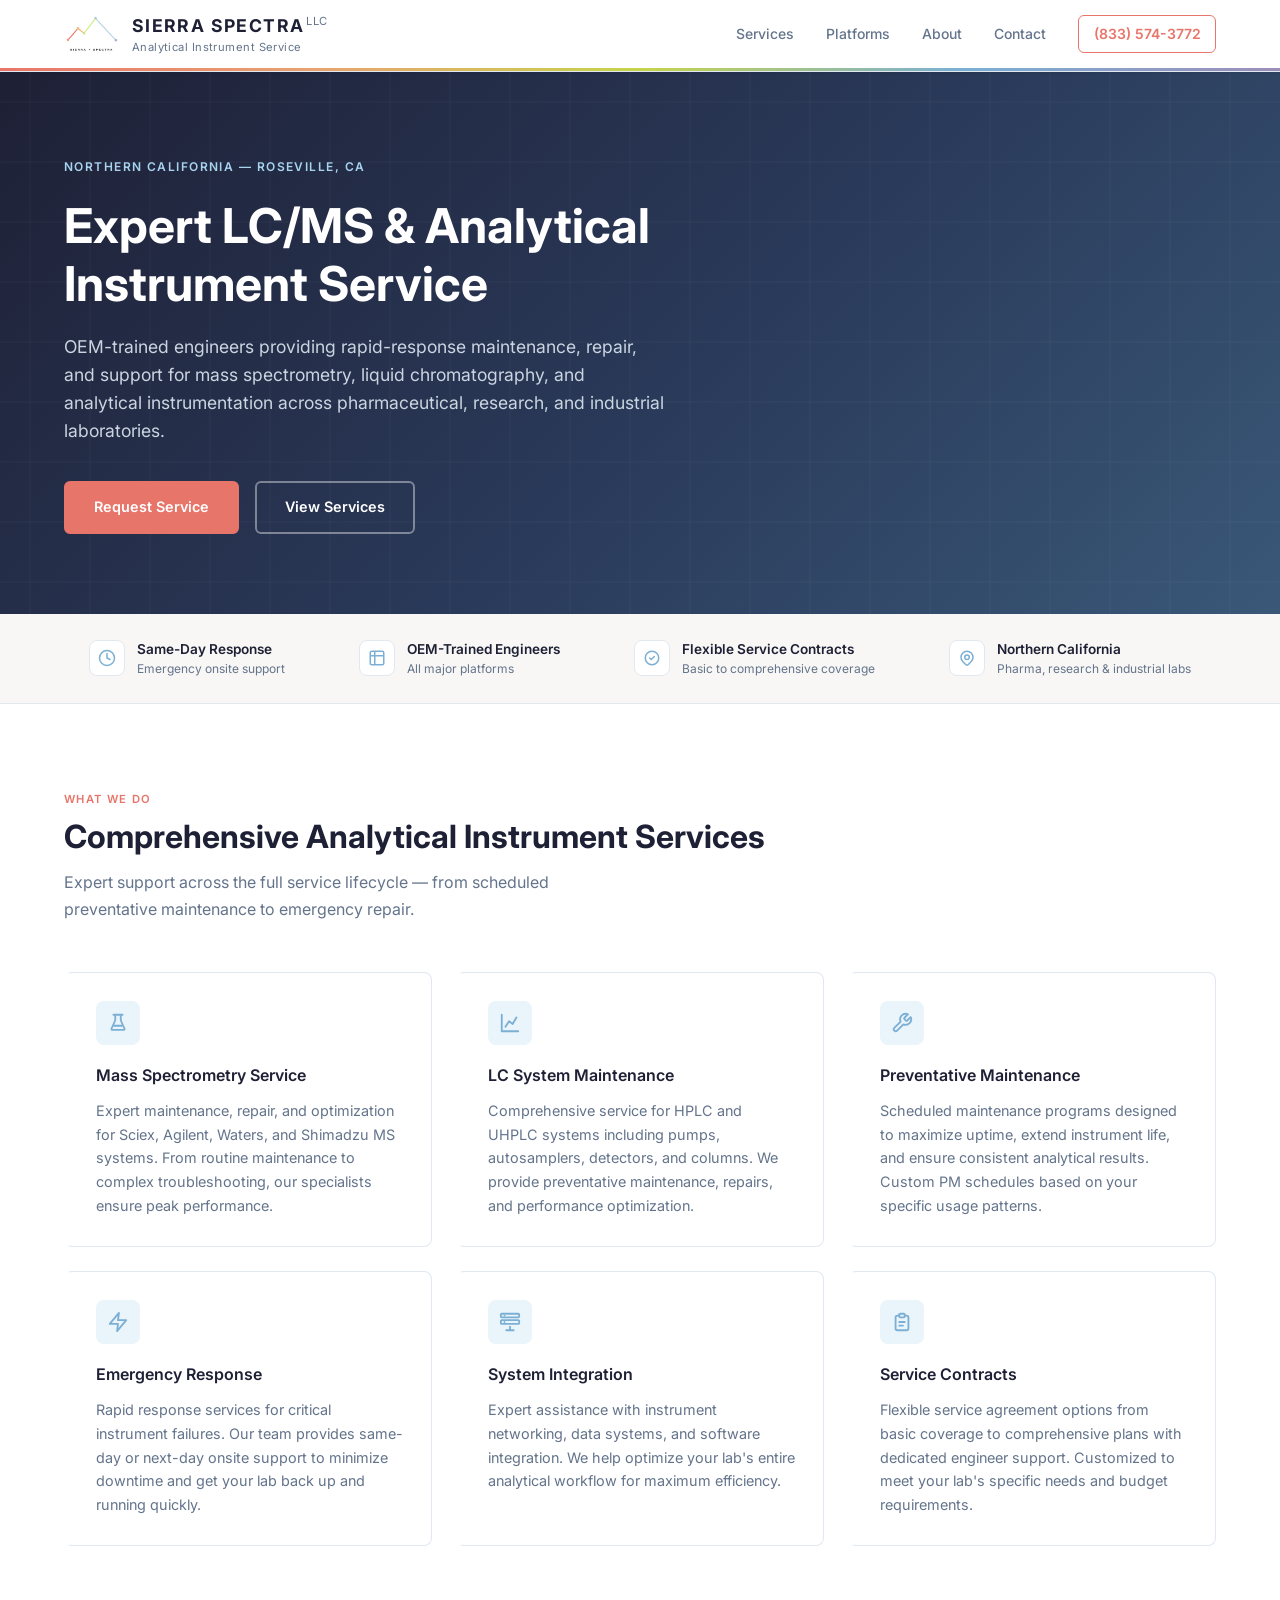
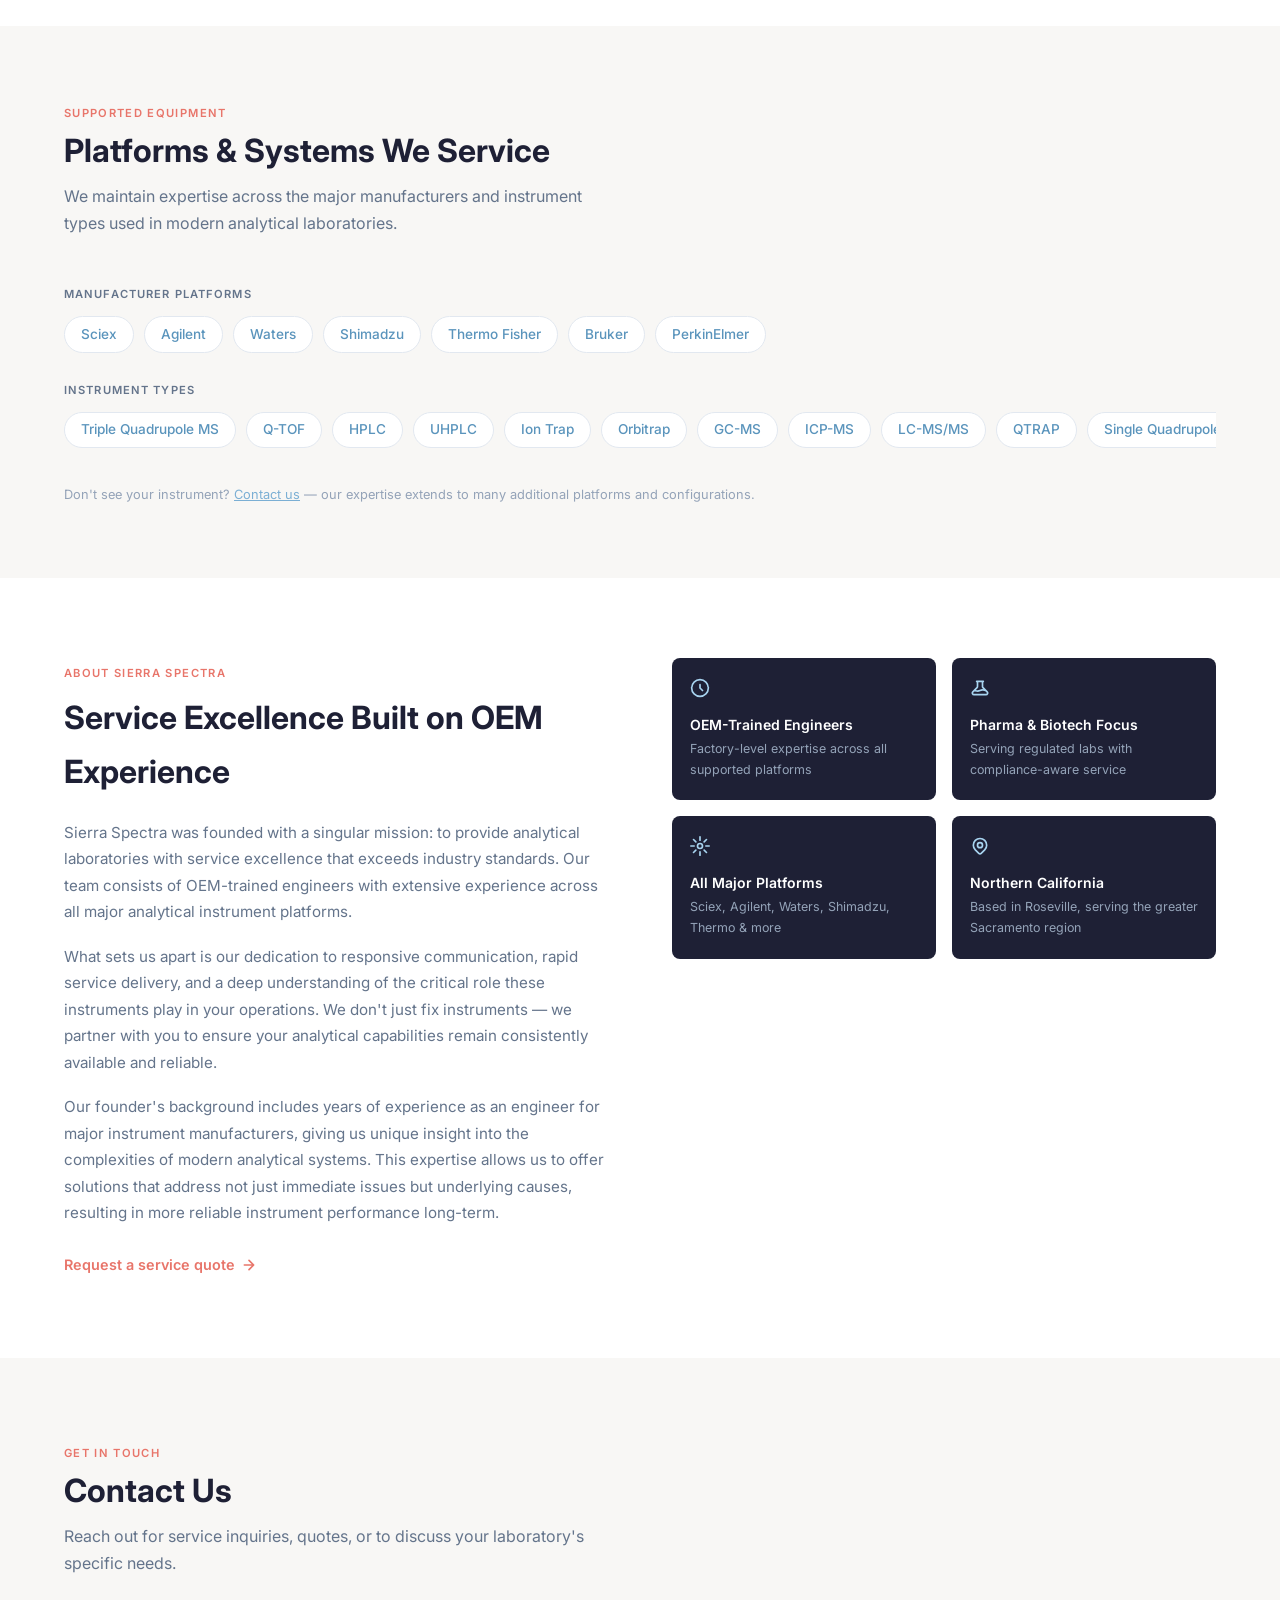
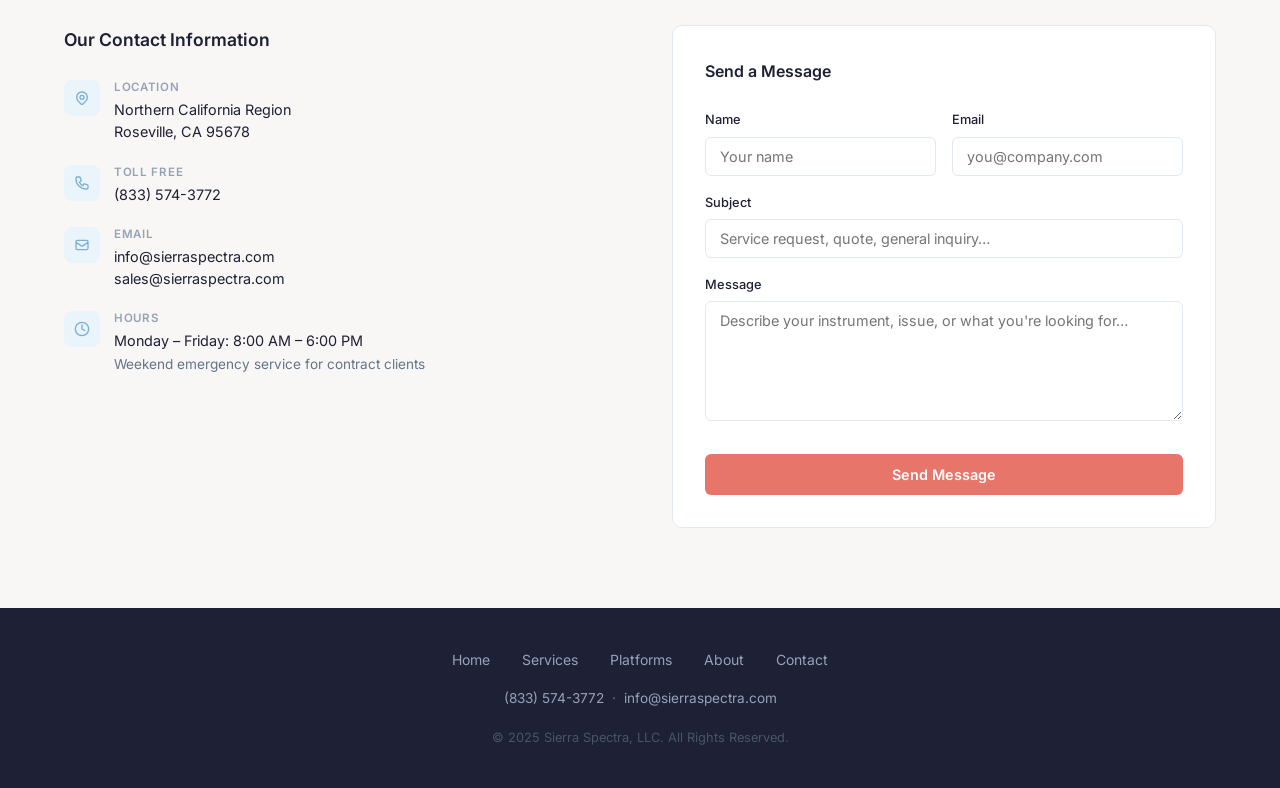
==== index.html @ fddf2160 "Add favicon link tags to use logo as browser icon https://claude.ai/code/session_01GGiPo37YsHRYzByca" ====
<!DOCTYPE html>
<html lang="en">
<head>
    <meta charset="UTF-8">
    <meta name="viewport" content="width=device-width, initial-scale=1.0">
    <title>Sierra Spectra — Analytical Instrument Service Specialists</title>
    <link rel="icon" type="image/png" sizes="48x48" href="assets/favicon-48x48.png">
    <link rel="icon" type="image/svg+xml" href="assets/logo-mark.svg">
    <link rel="apple-touch-icon" sizes="180x180" href="assets/apple-touch-icon.png">
    <link rel="preconnect" href="https://fonts.googleapis.com">
    <link rel="preconnect" href="https://fonts.gstatic.com" crossorigin>
    <link href="https://fonts.googleapis.com/css2?family=Inter:wght@300;400;500;600;700&display=swap" rel="stylesheet">
    <style>
        :root {
            /* Brand palette — derived from Sierra Spectra logo */
            --coral:   #E8756A;   /* logo: leftmost dot  */
            --orange:  #E8A370;   /* logo: 2nd dot       */
            --lime:    #C5D44A;   /* logo: valley dot    */
            --sky:     #7BAFD4;   /* logo: peak dot      */
            --purple:  #9B8EB8;   /* logo: rightmost dot */

            /* Functional aliases */
            --navy:    #1e2035;   /* dark text / header bg */
            --blue:    #7BAFD4;   /* sky blue — links, icons, accents */
            --blue-dk: #5A94BC;   /* darker sky — hover states */
            --slate:   #64748b;
            --slate-lt:#94a3b8;
            --border:  #e2e8f0;
            --gray-bg: #f8f7f5;   /* very slightly warm off-white */
            --white:   #ffffff;
        }

        *, *::before, *::after {
            margin: 0;
            padding: 0;
            box-sizing: border-box;
        }

        html {
            scroll-behavior: smooth;
        }

        body {
            font-family: 'Inter', -apple-system, BlinkMacSystemFont, 'Segoe UI', sans-serif;
            font-size: 16px;
            line-height: 1.7;
            color: var(--navy);
            background: var(--white);
        }

        .container {
            width: 90%;
            max-width: 1200px;
            margin: 0 auto;
        }

        /* ===== NAVIGATION ===== */
        .nav {
            position: sticky;
            top: 0;
            z-index: 100;
            background: var(--white);
            border-bottom: 1px solid var(--border);
            box-shadow: 0 1px 3px rgba(0,0,0,0.08);
        }

        /* Spectrum accent bar — mirrors the logo's color gradient */
        .nav::after {
            content: '';
            display: block;
            height: 3px;
            background: linear-gradient(to right, #E8756A, #E8A370, #C5D44A, #7BAFD4, #9B8EB8);
        }

        .nav-inner {
            display: flex;
            align-items: center;
            justify-content: space-between;
            height: 68px;
        }

        .nav-logo {
            display: flex;
            flex-direction: row;
            align-items: center;
            gap: 0.6rem;
            text-decoration: none;
        }

        .nav-logo-img {
            height: 40px;
            width: auto;
            flex-shrink: 0;
        }

        .nav-logo-name {
            font-size: 1.1rem;
            font-weight: 700;
            letter-spacing: 0.08em;
            color: var(--navy);
        }

        .nav-logo-name span {
            font-weight: 400;
            font-size: 0.7rem;
            color: var(--slate);
            letter-spacing: 0.04em;
            vertical-align: super;
            margin-left: 2px;
        }

        .nav-logo-tag {
            font-size: 0.7rem;
            font-weight: 400;
            color: var(--slate);
            letter-spacing: 0.04em;
            margin-top: -2px;
        }

        .nav-right {
            display: flex;
            align-items: center;
            gap: 2rem;
        }

        .nav-links {
            display: flex;
            list-style: none;
            gap: 2rem;
        }

        .nav-links a {
            text-decoration: none;
            font-size: 0.875rem;
            font-weight: 500;
            color: var(--slate);
            transition: color 0.2s;
        }

        .nav-links a:hover {
            color: var(--blue);
        }

        .nav-phone {
            font-size: 0.875rem;
            font-weight: 600;
            color: var(--coral);
            text-decoration: none;
            border: 1.5px solid var(--coral);
            border-radius: 6px;
            padding: 0.4rem 0.9rem;
            transition: all 0.2s;
            white-space: nowrap;
        }

        .nav-phone:hover {
            background: var(--coral);
            color: var(--white);
        }

        .nav-hamburger {
            display: none;
            background: none;
            border: none;
            cursor: pointer;
            padding: 4px;
            color: var(--navy);
        }

        /* ===== HERO ===== */
        .hero {
            position: relative;
            min-height: 520px;
            display: flex;
            align-items: center;
            background: linear-gradient(135deg, #1e2035 0%, #2a3a5a 55%, #3a5878 100%);
            overflow: hidden;
        }

        .hero-pattern {
            position: absolute;
            inset: 0;
            background-image: url("data:image/svg+xml,%3Csvg xmlns='http://www.w3.org/2000/svg' width='60' height='60'%3E%3Cpath d='M0 0h60v60H0z' fill='none'/%3E%3Cpath d='M0 30h60M30 0v60' stroke='%23ffffff' stroke-width='0.5' opacity='0.08'/%3E%3C/svg%3E");
            pointer-events: none;
        }

        .hero-content {
            position: relative;
            z-index: 1;
            padding: 5rem 0;
        }

        .hero-eyebrow {
            display: inline-block;
            font-size: 0.75rem;
            font-weight: 600;
            letter-spacing: 0.12em;
            text-transform: uppercase;
            color: #a8d4f0;
            margin-bottom: 1.25rem;
        }

        .hero h1 {
            font-size: clamp(2rem, 4vw, 3rem);
            font-weight: 700;
            color: var(--white);
            line-height: 1.2;
            max-width: 680px;
            margin-bottom: 1.25rem;
        }

        .hero-sub {
            font-size: 1.1rem;
            font-weight: 400;
            color: #cbd5e1;
            max-width: 600px;
            margin-bottom: 2.25rem;
            line-height: 1.6;
        }

        .hero-ctas {
            display: flex;
            gap: 1rem;
            flex-wrap: wrap;
        }

        .btn-primary {
            display: inline-block;
            background: var(--coral);
            color: var(--white);
            font-size: 0.9rem;
            font-weight: 600;
            padding: 0.75rem 1.75rem;
            border-radius: 6px;
            text-decoration: none;
            transition: all 0.2s;
            border: 2px solid var(--coral);
        }

        .btn-primary:hover {
            background: #c95c52;
            border-color: #c95c52;
            transform: translateY(-1px);
        }

        .btn-ghost {
            display: inline-block;
            background: transparent;
            color: var(--white);
            font-size: 0.9rem;
            font-weight: 600;
            padding: 0.75rem 1.75rem;
            border-radius: 6px;
            text-decoration: none;
            border: 2px solid rgba(255,255,255,0.4);
            transition: all 0.2s;
        }

        .btn-ghost:hover {
            border-color: rgba(255,255,255,0.8);
            background: rgba(255,255,255,0.1);
        }

        /* ===== STATS BAR ===== */
        .stats-bar {
            background: var(--gray-bg);
            border-bottom: 1px solid var(--border);
            padding: 1.5rem 0;
        }

        .stats-grid {
            display: flex;
            justify-content: space-around;
            flex-wrap: wrap;
            gap: 1.5rem;
        }

        .stat-item {
            display: flex;
            align-items: center;
            gap: 0.75rem;
        }

        .stat-icon {
            width: 36px;
            height: 36px;
            background: var(--white);
            border-radius: 8px;
            border: 1px solid var(--border);
            display: flex;
            align-items: center;
            justify-content: center;
            flex-shrink: 0;
        }

        .stat-icon svg {
            width: 18px;
            height: 18px;
            color: var(--blue);
            stroke: var(--blue);
        }

        .stat-label {
            font-size: 0.85rem;
            font-weight: 600;
            color: var(--navy);
        }

        .stat-sub {
            font-size: 0.75rem;
            color: var(--slate);
            margin-top: -2px;
        }

        /* ===== SECTION HEADERS ===== */
        .section-header {
            margin-bottom: 3rem;
        }

        .section-header.centered {
            text-align: center;
        }

        .section-eyebrow {
            display: inline-block;
            font-size: 0.7rem;
            font-weight: 600;
            letter-spacing: 0.12em;
            text-transform: uppercase;
            color: var(--coral);
            margin-bottom: 0.5rem;
        }

        .section-header h2 {
            font-size: clamp(1.5rem, 3vw, 2rem);
            font-weight: 700;
            color: var(--navy);
            line-height: 1.25;
        }

        .section-header p {
            margin-top: 0.75rem;
            font-size: 1rem;
            color: var(--slate);
            max-width: 560px;
        }

        .section-header.centered p {
            margin-left: auto;
            margin-right: auto;
        }

        /* ===== SERVICES ===== */
        .services {
            padding: 5rem 0;
            background: var(--white);
        }

        .service-grid {
            display: grid;
            grid-template-columns: repeat(auto-fit, minmax(300px, 1fr));
            gap: 1.5rem;
        }

        .service-card {
            border: 1px solid var(--border);
            border-radius: 8px;
            padding: 1.75rem;
            background: var(--white);
            transition: all 0.2s;
            border-left: 4px solid transparent;
        }

        .service-card:hover {
            border-left-color: var(--coral);
            box-shadow: 0 4px 16px rgba(232,117,106,0.12);
            transform: translateY(-2px);
        }

        .service-card-icon {
            width: 44px;
            height: 44px;
            background: #eaf4fb;
            border-radius: 8px;
            display: flex;
            align-items: center;
            justify-content: center;
            margin-bottom: 1.1rem;
        }

        .service-card-icon svg {
            width: 22px;
            height: 22px;
            stroke: var(--blue);
        }

        .service-card h3 {
            font-size: 1rem;
            font-weight: 600;
            color: var(--navy);
            margin-bottom: 0.6rem;
        }

        .service-card p {
            font-size: 0.9rem;
            color: var(--slate);
            line-height: 1.65;
        }

        /* ===== PLATFORMS WE SERVICE ===== */
        .platforms {
            padding: 4.5rem 0;
            background: var(--gray-bg);
        }

        .scroll-row {
            margin-top: 1.5rem;
        }

        .scroll-row-label {
            font-size: 0.7rem;
            font-weight: 600;
            letter-spacing: 0.1em;
            text-transform: uppercase;
            color: var(--slate);
            margin-bottom: 0.75rem;
        }

        .scroll-track {
            display: flex;
            gap: 0.625rem;
            overflow-x: auto;
            padding-bottom: 0.5rem;
            scrollbar-width: none;
            -ms-overflow-style: none;
        }

        .scroll-track::-webkit-scrollbar {
            display: none;
        }

        .scroll-pill {
            flex-shrink: 0;
            display: inline-block;
            background: var(--white);
            border: 1px solid var(--border);
            border-radius: 9999px;
            padding: 0.35rem 1rem;
            font-size: 0.85rem;
            font-weight: 500;
            color: var(--blue-dk);
            white-space: nowrap;
            cursor: default;
            transition: border-color 0.15s;
        }

        .scroll-pill:hover {
            border-color: var(--blue);
        }

        .scroll-row + .scroll-row {
            margin-top: 1.25rem;
        }

        .platforms-note {
            margin-top: 1.75rem;
            font-size: 0.8rem;
            color: var(--slate-lt);
        }

        /* ===== ABOUT ===== */
        .about {
            padding: 5rem 0;
            background: var(--white);
        }

        .about-grid {
            display: grid;
            grid-template-columns: 1fr 1fr;
            gap: 4rem;
            align-items: start;
        }

        .about-text h2 {
            font-size: clamp(1.5rem, 3vw, 2rem);
            font-weight: 700;
            color: var(--navy);
            margin-bottom: 1.25rem;
        }

        .about-text p {
            font-size: 0.95rem;
            color: var(--slate);
            margin-bottom: 1.1rem;
            line-height: 1.75;
        }

        .about-cta {
            display: inline-flex;
            align-items: center;
            gap: 0.4rem;
            font-size: 0.9rem;
            font-weight: 600;
            color: var(--coral);
            text-decoration: none;
            margin-top: 0.5rem;
            transition: gap 0.2s;
        }

        .about-cta:hover {
            gap: 0.7rem;
        }

        .about-highlights {
            display: grid;
            grid-template-columns: 1fr 1fr;
            gap: 1rem;
        }

        .highlight-card {
            background: var(--navy);
            border-radius: 8px;
            padding: 1.25rem 1.1rem;
            color: var(--white);
        }

        .highlight-card svg {
            width: 20px;
            height: 20px;
            stroke: #a8d4f0;
            margin-bottom: 0.6rem;
        }

        .highlight-card h4 {
            font-size: 0.875rem;
            font-weight: 600;
            color: var(--white);
            line-height: 1.3;
        }

        .highlight-card p {
            font-size: 0.78rem;
            color: #94a3b8;
            margin-top: 0.25rem;
        }

        /* ===== CONTACT ===== */
        .contact {
            padding: 5rem 0;
            background: var(--gray-bg);
        }

        .contact-grid {
            display: grid;
            grid-template-columns: 1fr 1fr;
            gap: 4rem;
        }

        .contact-info h3 {
            font-size: 1.1rem;
            font-weight: 600;
            color: var(--navy);
            margin-bottom: 1.5rem;
        }

        .contact-detail {
            display: flex;
            align-items: flex-start;
            gap: 0.875rem;
            margin-bottom: 1.25rem;
        }

        .contact-detail-icon {
            width: 36px;
            height: 36px;
            background: #eaf4fb;
            border-radius: 8px;
            display: flex;
            align-items: center;
            justify-content: center;
            flex-shrink: 0;
            margin-top: 1px;
        }

        .contact-detail-icon svg {
            width: 16px;
            height: 16px;
            stroke: var(--blue);
        }

        .contact-detail-text {
            font-size: 0.9rem;
            color: var(--navy);
            line-height: 1.55;
        }

        .contact-detail-text a {
            color: var(--navy);
            text-decoration: none;
        }

        .contact-detail-text a:hover {
            color: var(--blue);
            text-decoration: underline;
        }

        .contact-detail-text .label {
            font-size: 0.72rem;
            font-weight: 600;
            letter-spacing: 0.06em;
            text-transform: uppercase;
            color: var(--slate-lt);
            display: block;
            margin-bottom: 2px;
        }

        /* Contact Form */
        .contact-form-wrap {
            background: var(--white);
            border: 1px solid var(--border);
            border-radius: 10px;
            padding: 2rem;
        }

        .contact-form-wrap h3 {
            font-size: 1rem;
            font-weight: 600;
            color: var(--navy);
            margin-bottom: 1.5rem;
        }

        .form-group {
            margin-bottom: 1rem;
        }

        .form-group label {
            display: block;
            font-size: 0.8rem;
            font-weight: 500;
            color: var(--navy);
            margin-bottom: 0.35rem;
        }

        .form-group input,
        .form-group textarea,
        .form-group select {
            width: 100%;
            padding: 0.625rem 0.875rem;
            border: 1px solid var(--border);
            border-radius: 6px;
            font-size: 0.9rem;
            font-family: inherit;
            color: var(--navy);
            background: var(--white);
            transition: border-color 0.15s, box-shadow 0.15s;
            appearance: none;
        }

        .form-group input:focus,
        .form-group textarea:focus,
        .form-group select:focus {
            outline: none;
            border-color: var(--blue);
            box-shadow: 0 0 0 3px rgba(123,175,212,0.2);
        }

        .form-group textarea {
            height: 120px;
            resize: vertical;
        }

        .form-row {
            display: grid;
            grid-template-columns: 1fr 1fr;
            gap: 1rem;
        }

        .btn-submit {
            width: 100%;
            background: var(--coral);
            color: var(--white);
            border: none;
            padding: 0.75rem;
            font-size: 0.9rem;
            font-weight: 600;
            font-family: inherit;
            border-radius: 6px;
            cursor: pointer;
            transition: background 0.2s;
            margin-top: 0.5rem;
        }

        .btn-submit:hover {
            background: #c95c52;
        }

        /* ===== FOOTER ===== */
        footer {
            background: var(--navy);
            color: #94a3b8;
            padding: 2.5rem 0;
        }

        .footer-inner {
            display: flex;
            flex-direction: column;
            align-items: center;
            gap: 1rem;
            text-align: center;
        }

        .footer-links {
            display: flex;
            gap: 2rem;
            flex-wrap: wrap;
            justify-content: center;
        }

        .footer-links a {
            color: #94a3b8;
            text-decoration: none;
            font-size: 0.875rem;
            transition: color 0.2s;
        }

        .footer-links a:hover {
            color: var(--white);
        }

        .footer-contact {
            font-size: 0.85rem;
            color: #64748b;
        }

        .footer-contact a {
            color: #94a3b8;
            text-decoration: none;
        }

        .footer-contact a:hover {
            color: var(--white);
        }

        .footer-copy {
            font-size: 0.8rem;
            color: #475569;
        }

        /* ===== MOBILE NAV ===== */
        .mobile-menu {
            display: none;
            padding: 1rem 0;
            border-top: 1px solid var(--border);
            background: var(--white);
        }

        .mobile-menu.open {
            display: block;
        }

        .mobile-menu ul {
            list-style: none;
            display: flex;
            flex-direction: column;
            gap: 0.25rem;
        }

        .mobile-menu a {
            display: block;
            padding: 0.6rem 0;
            font-size: 0.95rem;
            font-weight: 500;
            color: var(--navy);
            text-decoration: none;
        }

        .mobile-menu a:hover {
            color: var(--blue);
        }

        .mobile-phone {
            display: block;
            margin-top: 0.75rem;
            padding-top: 0.75rem;
            border-top: 1px solid var(--border);
            font-size: 0.9rem;
            font-weight: 600;
            color: var(--coral);
            text-decoration: none;
        }

        /* ===== RESPONSIVE ===== */
        @media (max-width: 768px) {
            .nav-links,
            .nav-phone {
                display: none;
            }

            .nav-hamburger {
                display: flex;
            }

            .stats-grid {
                display: grid;
                grid-template-columns: 1fr 1fr;
                gap: 1rem;
            }

            .about-grid,
            .contact-grid {
                grid-template-columns: 1fr;
                gap: 2.5rem;
            }

            .about-highlights {
                grid-template-columns: 1fr 1fr;
            }

            .form-row {
                grid-template-columns: 1fr;
            }

            .hero-ctas {
                flex-direction: column;
                align-items: flex-start;
            }

            .btn-primary,
            .btn-ghost {
                width: 100%;
                text-align: center;
            }
        }

        @media (max-width: 480px) {
            .stats-grid {
                grid-template-columns: 1fr;
            }

            .about-highlights {
                grid-template-columns: 1fr;
            }
        }
    </style>
</head>
<body>

    <!-- NAVIGATION -->
    <header>
        <nav class="nav">
            <div class="container">
                <div class="nav-inner">
                    <a href="#home" class="nav-logo">
                        <img src="assets/SSLogo_FullColor.png" alt="Sierra Spectra logo mark" class="nav-logo-img">
                        <div>
                            <div class="nav-logo-name">SIERRA SPECTRA<span>LLC</span></div>
                            <div class="nav-logo-tag">Analytical Instrument Service</div>
                        </div>
                    </a>

                    <div class="nav-right">
                        <ul class="nav-links">
                            <li><a href="#services">Services</a></li>
                            <li><a href="#platforms">Platforms</a></li>
                            <li><a href="#about">About</a></li>
                            <li><a href="#contact">Contact</a></li>
                        </ul>
                        <a href="tel:8335743772" class="nav-phone">(833) 574-3772</a>
                    </div>

                    <button class="nav-hamburger" aria-label="Toggle menu" onclick="document.querySelector('.mobile-menu').classList.toggle('open')">
                        <svg width="22" height="22" viewBox="0 0 24 24" fill="none" stroke="currentColor" stroke-width="2" stroke-linecap="round" stroke-linejoin="round">
                            <line x1="3" y1="6" x2="21" y2="6"/>
                            <line x1="3" y1="12" x2="21" y2="12"/>
                            <line x1="3" y1="18" x2="21" y2="18"/>
                        </svg>
                    </button>
                </div>

                <div class="mobile-menu">
                    <ul>
                        <li><a href="#services" onclick="this.closest('.mobile-menu').classList.remove('open')">Services</a></li>
                        <li><a href="#platforms" onclick="this.closest('.mobile-menu').classList.remove('open')">Platforms</a></li>
                        <li><a href="#about" onclick="this.closest('.mobile-menu').classList.remove('open')">About</a></li>
                        <li><a href="#contact" onclick="this.closest('.mobile-menu').classList.remove('open')">Contact</a></li>
                    </ul>
                    <a href="tel:8335743772" class="mobile-phone">(833) 574-3772</a>
                </div>
            </div>
        </nav>
    </header>

    <!-- HERO -->
    <section id="home" class="hero">
        <div class="hero-pattern"></div>
        <div class="container hero-content">
            <div class="hero-eyebrow">Northern California &mdash; Roseville, CA</div>
            <h1>Expert LC/MS &amp; Analytical Instrument Service</h1>
            <p class="hero-sub">OEM-trained engineers providing rapid-response maintenance, repair, and support for mass spectrometry, liquid chromatography, and analytical instrumentation across pharmaceutical, research, and industrial laboratories.</p>
            <div class="hero-ctas">
                <a href="#contact" class="btn-primary">Request Service</a>
                <a href="#services" class="btn-ghost">View Services</a>
            </div>
        </div>
    </section>

    <!-- STATS BAR -->
    <section class="stats-bar">
        <div class="container">
            <div class="stats-grid">
                <div class="stat-item">
                    <div class="stat-icon">
                        <svg viewBox="0 0 24 24" fill="none" stroke-width="2" stroke-linecap="round" stroke-linejoin="round">
                            <path d="M12 2a10 10 0 100 20 10 10 0 000-20z"/>
                            <path d="M12 6v6l4 2"/>
                        </svg>
                    </div>
                    <div>
                        <div class="stat-label">Same-Day Response</div>
                        <div class="stat-sub">Emergency onsite support</div>
                    </div>
                </div>

                <div class="stat-item">
                    <div class="stat-icon">
                        <svg viewBox="0 0 24 24" fill="none" stroke-width="2" stroke-linecap="round" stroke-linejoin="round">
                            <path d="M9 3H5a2 2 0 00-2 2v4m6-6h10a2 2 0 012 2v4M9 3v18m0 0h10a2 2 0 002-2V9M9 21H5a2 2 0 01-2-2V9m0 0h18"/>
                        </svg>
                    </div>
                    <div>
                        <div class="stat-label">OEM-Trained Engineers</div>
                        <div class="stat-sub">All major platforms</div>
                    </div>
                </div>

                <div class="stat-item">
                    <div class="stat-icon">
                        <svg viewBox="0 0 24 24" fill="none" stroke-width="2" stroke-linecap="round" stroke-linejoin="round">
                            <path d="M9 12l2 2 4-4m6 2a9 9 0 11-18 0 9 9 0 0118 0z"/>
                        </svg>
                    </div>
                    <div>
                        <div class="stat-label">Flexible Service Contracts</div>
                        <div class="stat-sub">Basic to comprehensive coverage</div>
                    </div>
                </div>

                <div class="stat-item">
                    <div class="stat-icon">
                        <svg viewBox="0 0 24 24" fill="none" stroke-width="2" stroke-linecap="round" stroke-linejoin="round">
                            <path d="M17.657 16.657L13.414 20.9a1.998 1.998 0 01-2.827 0l-4.244-4.243a8 8 0 1111.314 0z"/>
                            <path d="M15 11a3 3 0 11-6 0 3 3 0 016 0z"/>
                        </svg>
                    </div>
                    <div>
                        <div class="stat-label">Northern California</div>
                        <div class="stat-sub">Pharma, research &amp; industrial labs</div>
                    </div>
                </div>
            </div>
        </div>
    </section>

    <!-- SERVICES -->
    <section id="services" class="services">
        <div class="container">
            <div class="section-header">
                <div class="section-eyebrow">What We Do</div>
                <h2>Comprehensive Analytical Instrument Services</h2>
                <p>Expert support across the full service lifecycle — from scheduled preventative maintenance to emergency repair.</p>
            </div>

            <div class="service-grid">

                <div class="service-card">
                    <div class="service-card-icon">
                        <!-- Flask / beaker icon -->
                        <svg viewBox="0 0 24 24" fill="none" stroke-width="2" stroke-linecap="round" stroke-linejoin="round">
                            <path d="M9 3h6m-6 0v6l-4 9a1 1 0 00.9 1.45h12.2A1 1 0 0019 18l-4-9V3M9 3H7m8 0h2"/>
                            <path d="M7.8 15h8.4"/>
                        </svg>
                    </div>
                    <h3>Mass Spectrometry Service</h3>
                    <p>Expert maintenance, repair, and optimization for Sciex, Agilent, Waters, and Shimadzu MS systems. From routine maintenance to complex troubleshooting, our specialists ensure peak performance.</p>
                </div>

                <div class="service-card">
                    <div class="service-card-icon">
                        <!-- Chart / LC icon -->
                        <svg viewBox="0 0 24 24" fill="none" stroke-width="2" stroke-linecap="round" stroke-linejoin="round">
                            <path d="M3 3v18h18"/>
                            <path d="M7 16l4-6 4 3 4-7"/>
                        </svg>
                    </div>
                    <h3>LC System Maintenance</h3>
                    <p>Comprehensive service for HPLC and UHPLC systems including pumps, autosamplers, detectors, and columns. We provide preventative maintenance, repairs, and performance optimization.</p>
                </div>

                <div class="service-card">
                    <div class="service-card-icon">
                        <!-- Wrench icon -->
                        <svg viewBox="0 0 24 24" fill="none" stroke-width="2" stroke-linecap="round" stroke-linejoin="round">
                            <path d="M14.7 6.3a1 1 0 000 1.4l1.6 1.6a1 1 0 001.4 0l3.77-3.77a6 6 0 01-7.94 7.94l-6.91 6.91a2.12 2.12 0 01-3-3l6.91-6.91a6 6 0 017.94-7.94l-3.76 3.76z"/>
                        </svg>
                    </div>
                    <h3>Preventative Maintenance</h3>
                    <p>Scheduled maintenance programs designed to maximize uptime, extend instrument life, and ensure consistent analytical results. Custom PM schedules based on your specific usage patterns.</p>
                </div>

                <div class="service-card">
                    <div class="service-card-icon">
                        <!-- Lightning bolt icon -->
                        <svg viewBox="0 0 24 24" fill="none" stroke-width="2" stroke-linecap="round" stroke-linejoin="round">
                            <path d="M13 2L3 14h9l-1 8 10-12h-9l1-8z"/>
                        </svg>
                    </div>
                    <h3>Emergency Response</h3>
                    <p>Rapid response services for critical instrument failures. Our team provides same-day or next-day onsite support to minimize downtime and get your lab back up and running quickly.</p>
                </div>

                <div class="service-card">
                    <div class="service-card-icon">
                        <!-- Network / server icon -->
                        <svg viewBox="0 0 24 24" fill="none" stroke-width="2" stroke-linecap="round" stroke-linejoin="round">
                            <rect x="2" y="3" width="20" height="4" rx="1"/>
                            <rect x="2" y="10" width="20" height="4" rx="1"/>
                            <path d="M6 5h.01M6 12h.01"/>
                            <path d="M12 17v4m-4 0h8"/>
                        </svg>
                    </div>
                    <h3>System Integration</h3>
                    <p>Expert assistance with instrument networking, data systems, and software integration. We help optimize your lab's entire analytical workflow for maximum efficiency.</p>
                </div>

                <div class="service-card">
                    <div class="service-card-icon">
                        <!-- Document / contract icon -->
                        <svg viewBox="0 0 24 24" fill="none" stroke-width="2" stroke-linecap="round" stroke-linejoin="round">
                            <path d="M9 5H7a2 2 0 00-2 2v12a2 2 0 002 2h10a2 2 0 002-2V7a2 2 0 00-2-2h-2"/>
                            <rect x="9" y="3" width="6" height="4" rx="1"/>
                            <path d="M9 12h6M9 16h4"/>
                        </svg>
                    </div>
                    <h3>Service Contracts</h3>
                    <p>Flexible service agreement options from basic coverage to comprehensive plans with dedicated engineer support. Customized to meet your lab's specific needs and budget requirements.</p>
                </div>

            </div>
        </div>
    </section>

    <!-- PLATFORMS WE SERVICE -->
    <section id="platforms" class="platforms">
        <div class="container">
            <div class="section-header">
                <div class="section-eyebrow">Supported Equipment</div>
                <h2>Platforms &amp; Systems We Service</h2>
                <p>We maintain expertise across the major manufacturers and instrument types used in modern analytical laboratories.</p>
            </div>

            <div class="scroll-row">
                <div class="scroll-row-label">Manufacturer Platforms</div>
                <div class="scroll-track" role="list" aria-label="Supported manufacturer platforms">
                    <span class="scroll-pill">Sciex</span>
                    <span class="scroll-pill">Agilent</span>
                    <span class="scroll-pill">Waters</span>
                    <span class="scroll-pill">Shimadzu</span>
                    <span class="scroll-pill">Thermo Fisher</span>
                    <span class="scroll-pill">Bruker</span>
                    <span class="scroll-pill">PerkinElmer</span>
                </div>
            </div>

            <div class="scroll-row">
                <div class="scroll-row-label">Instrument Types</div>
                <div class="scroll-track" role="list" aria-label="Supported instrument types">
                    <span class="scroll-pill">Triple Quadrupole MS</span>
                    <span class="scroll-pill">Q-TOF</span>
                    <span class="scroll-pill">HPLC</span>
                    <span class="scroll-pill">UHPLC</span>
                    <span class="scroll-pill">Ion Trap</span>
                    <span class="scroll-pill">Orbitrap</span>
                    <span class="scroll-pill">GC-MS</span>
                    <span class="scroll-pill">ICP-MS</span>
                    <span class="scroll-pill">LC-MS/MS</span>
                    <span class="scroll-pill">QTRAP</span>
                    <span class="scroll-pill">Single Quadrupole</span>
                </div>
            </div>

            <p class="platforms-note">Don't see your instrument? <a href="#contact" style="color: var(--blue);">Contact us</a> — our expertise extends to many additional platforms and configurations.</p>
        </div>
    </section>

    <!-- ABOUT -->
    <section id="about" class="about">
        <div class="container">
            <div class="about-grid">
                <div class="about-text">
                    <div class="section-eyebrow">About Sierra Spectra</div>
                    <h2>Service Excellence Built on OEM Experience</h2>

                    <p>Sierra Spectra was founded with a singular mission: to provide analytical laboratories with service excellence that exceeds industry standards. Our team consists of OEM-trained engineers with extensive experience across all major analytical instrument platforms.</p>

                    <p>What sets us apart is our dedication to responsive communication, rapid service delivery, and a deep understanding of the critical role these instruments play in your operations. We don't just fix instruments — we partner with you to ensure your analytical capabilities remain consistently available and reliable.</p>

                    <p>Our founder's background includes years of experience as an engineer for major instrument manufacturers, giving us unique insight into the complexities of modern analytical systems. This expertise allows us to offer solutions that address not just immediate issues but underlying causes, resulting in more reliable instrument performance long-term.</p>

                    <a href="#contact" class="about-cta">
                        Request a service quote
                        <svg width="16" height="16" viewBox="0 0 24 24" fill="none" stroke="currentColor" stroke-width="2.5" stroke-linecap="round" stroke-linejoin="round">
                            <path d="M5 12h14M12 5l7 7-7 7"/>
                        </svg>
                    </a>
                </div>

                <div class="about-highlights">
                    <div class="highlight-card">
                        <svg viewBox="0 0 24 24" fill="none" stroke-width="2" stroke-linecap="round" stroke-linejoin="round">
                            <path d="M12 2a10 10 0 100 20 10 10 0 000-20z"/>
                            <path d="M12 8v4l3 3"/>
                        </svg>
                        <h4>OEM-Trained Engineers</h4>
                        <p>Factory-level expertise across all supported platforms</p>
                    </div>

                    <div class="highlight-card">
                        <svg viewBox="0 0 24 24" fill="none" stroke-width="2" stroke-linecap="round" stroke-linejoin="round">
                            <path d="M19.428 15.428a2 2 0 00-1.022-.547l-2.387-.477a6 6 0 00-3.86.517l-.318.158a6 6 0 01-3.86.517L6.05 15.21a2 2 0 00-1.806.547M8 4h8l-1 1v5.172a2 2 0 00.586 1.414l5 5c1.26 1.26.367 3.414-1.415 3.414H4.828c-1.78 0-2.674-2.154-1.414-3.414l5-5A2 2 0 009 10.172V5L8 4z"/>
                        </svg>
                        <h4>Pharma &amp; Biotech Focus</h4>
                        <p>Serving regulated labs with compliance-aware service</p>
                    </div>

                    <div class="highlight-card">
                        <svg viewBox="0 0 24 24" fill="none" stroke-width="2" stroke-linecap="round" stroke-linejoin="round">
                            <circle cx="12" cy="12" r="3"/>
                            <path d="M12 1v4M12 19v4M4.22 4.22l2.83 2.83M16.95 16.95l2.83 2.83M1 12h4M19 12h4M4.22 19.78l2.83-2.83M16.95 7.05l2.83-2.83"/>
                        </svg>
                        <h4>All Major Platforms</h4>
                        <p>Sciex, Agilent, Waters, Shimadzu, Thermo &amp; more</p>
                    </div>

                    <div class="highlight-card">
                        <svg viewBox="0 0 24 24" fill="none" stroke-width="2" stroke-linecap="round" stroke-linejoin="round">
                            <path d="M17.657 16.657L13.414 20.9a1.998 1.998 0 01-2.827 0l-4.244-4.243a8 8 0 1111.314 0z"/>
                            <path d="M15 11a3 3 0 11-6 0 3 3 0 016 0z"/>
                        </svg>
                        <h4>Northern California</h4>
                        <p>Based in Roseville, serving the greater Sacramento region</p>
                    </div>
                </div>
            </div>
        </div>
    </section>

    <!-- CONTACT -->
    <section id="contact" class="contact">
        <div class="container">
            <div class="section-header">
                <div class="section-eyebrow">Get In Touch</div>
                <h2>Contact Us</h2>
                <p>Reach out for service inquiries, quotes, or to discuss your laboratory's specific needs.</p>
            </div>

            <div class="contact-grid">
                <div class="contact-info">
                    <h3>Our Contact Information</h3>

                    <div class="contact-detail">
                        <div class="contact-detail-icon">
                            <svg viewBox="0 0 24 24" fill="none" stroke-width="2" stroke-linecap="round" stroke-linejoin="round">
                                <path d="M17.657 16.657L13.414 20.9a1.998 1.998 0 01-2.827 0l-4.244-4.243a8 8 0 1111.314 0z"/>
                                <path d="M15 11a3 3 0 11-6 0 3 3 0 016 0z"/>
                            </svg>
                        </div>
                        <div class="contact-detail-text">
                            <span class="label">Location</span>
                            Northern California Region<br>
                            Roseville, CA 95678
                        </div>
                    </div>

                    <div class="contact-detail">
                        <div class="contact-detail-icon">
                            <svg viewBox="0 0 24 24" fill="none" stroke-width="2" stroke-linecap="round" stroke-linejoin="round">
                                <path d="M3 5a2 2 0 012-2h3.28a1 1 0 01.948.684l1.498 4.493a1 1 0 01-.502 1.21l-2.257 1.13a11.042 11.042 0 005.516 5.516l1.13-2.257a1 1 0 011.21-.502l4.493 1.498a1 1 0 01.684.949V19a2 2 0 01-2 2h-1C9.716 21 3 14.284 3 6V5z"/>
                            </svg>
                        </div>
                        <div class="contact-detail-text">
                            <span class="label">Toll Free</span>
                            <a href="tel:8335743772">(833) 574-3772</a>
                        </div>
                    </div>

                    <div class="contact-detail">
                        <div class="contact-detail-icon">
                            <svg viewBox="0 0 24 24" fill="none" stroke-width="2" stroke-linecap="round" stroke-linejoin="round">
                                <path d="M3 8l7.89 5.26a2 2 0 002.22 0L21 8M5 19h14a2 2 0 002-2V7a2 2 0 00-2-2H5a2 2 0 00-2 2v10a2 2 0 002 2z"/>
                            </svg>
                        </div>
                        <div class="contact-detail-text">
                            <span class="label">Email</span>
                            <a href="mailto:info@sierraspectra.com">info@sierraspectra.com</a><br>
                            <a href="mailto:sales@sierraspectra.com">sales@sierraspectra.com</a>
                        </div>
                    </div>

                    <div class="contact-detail">
                        <div class="contact-detail-icon">
                            <svg viewBox="0 0 24 24" fill="none" stroke-width="2" stroke-linecap="round" stroke-linejoin="round">
                                <circle cx="12" cy="12" r="10"/>
                                <path d="M12 6v6l4 2"/>
                            </svg>
                        </div>
                        <div class="contact-detail-text">
                            <span class="label">Hours</span>
                            Monday &ndash; Friday: 8:00 AM &ndash; 6:00 PM<br>
                            <span style="color: var(--slate); font-size: 0.85rem;">Weekend emergency service for contract clients</span>
                        </div>
                    </div>
                </div>

                <div class="contact-form-wrap">
                    <h3>Send a Message</h3>
                    <form action="https://formspree.io/f/xaneznog" method="POST">
                        <div class="form-row">
                            <div class="form-group">
                                <label for="name">Name</label>
                                <input type="text" id="name" name="name" placeholder="Your name" required>
                            </div>
                            <div class="form-group">
                                <label for="email">Email</label>
                                <input type="email" id="email" name="email" placeholder="you@company.com" required>
                            </div>
                        </div>
                        <div class="form-group">
                            <label for="subject">Subject</label>
                            <input type="text" id="subject" name="subject" placeholder="Service request, quote, general inquiry…">
                        </div>
                        <div class="form-group">
                            <label for="message">Message</label>
                            <textarea id="message" name="message" placeholder="Describe your instrument, issue, or what you're looking for…" required></textarea>
                        </div>
                        <button type="submit" class="btn-submit">Send Message</button>
                    </form>
                </div>
            </div>
        </div>
    </section>

    <!-- FOOTER -->
    <footer>
        <div class="container">
            <div class="footer-inner">
                <div class="footer-links">
                    <a href="#home">Home</a>
                    <a href="#services">Services</a>
                    <a href="#platforms">Platforms</a>
                    <a href="#about">About</a>
                    <a href="#contact">Contact</a>
                </div>
                <div class="footer-contact">
                    <a href="tel:8335743772">(833) 574-3772</a>
                    &nbsp;&middot;&nbsp;
                    <a href="mailto:info@sierraspectra.com">info@sierraspectra.com</a>
                </div>
                <div class="footer-copy">&copy; 2025 Sierra Spectra, LLC. All Rights Reserved.</div>
            </div>
        </div>
    </footer>

</body>
</html>
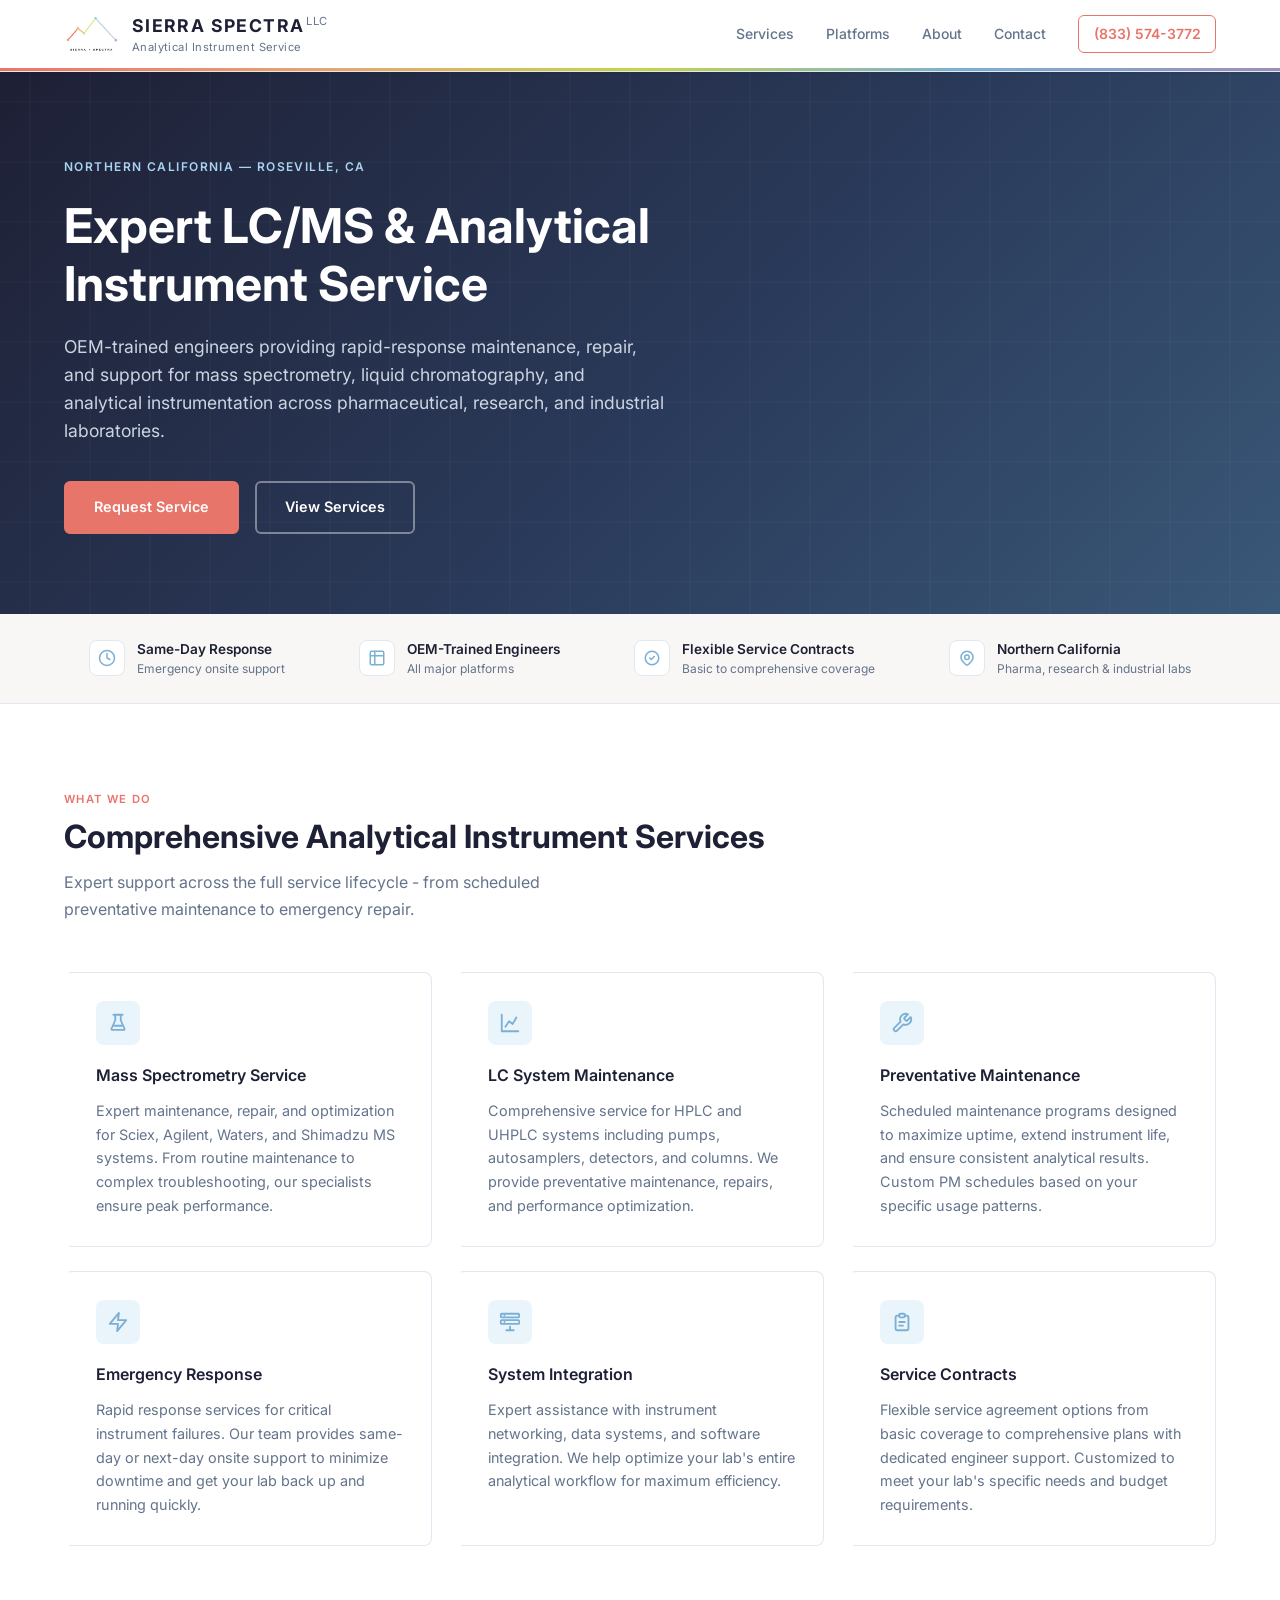
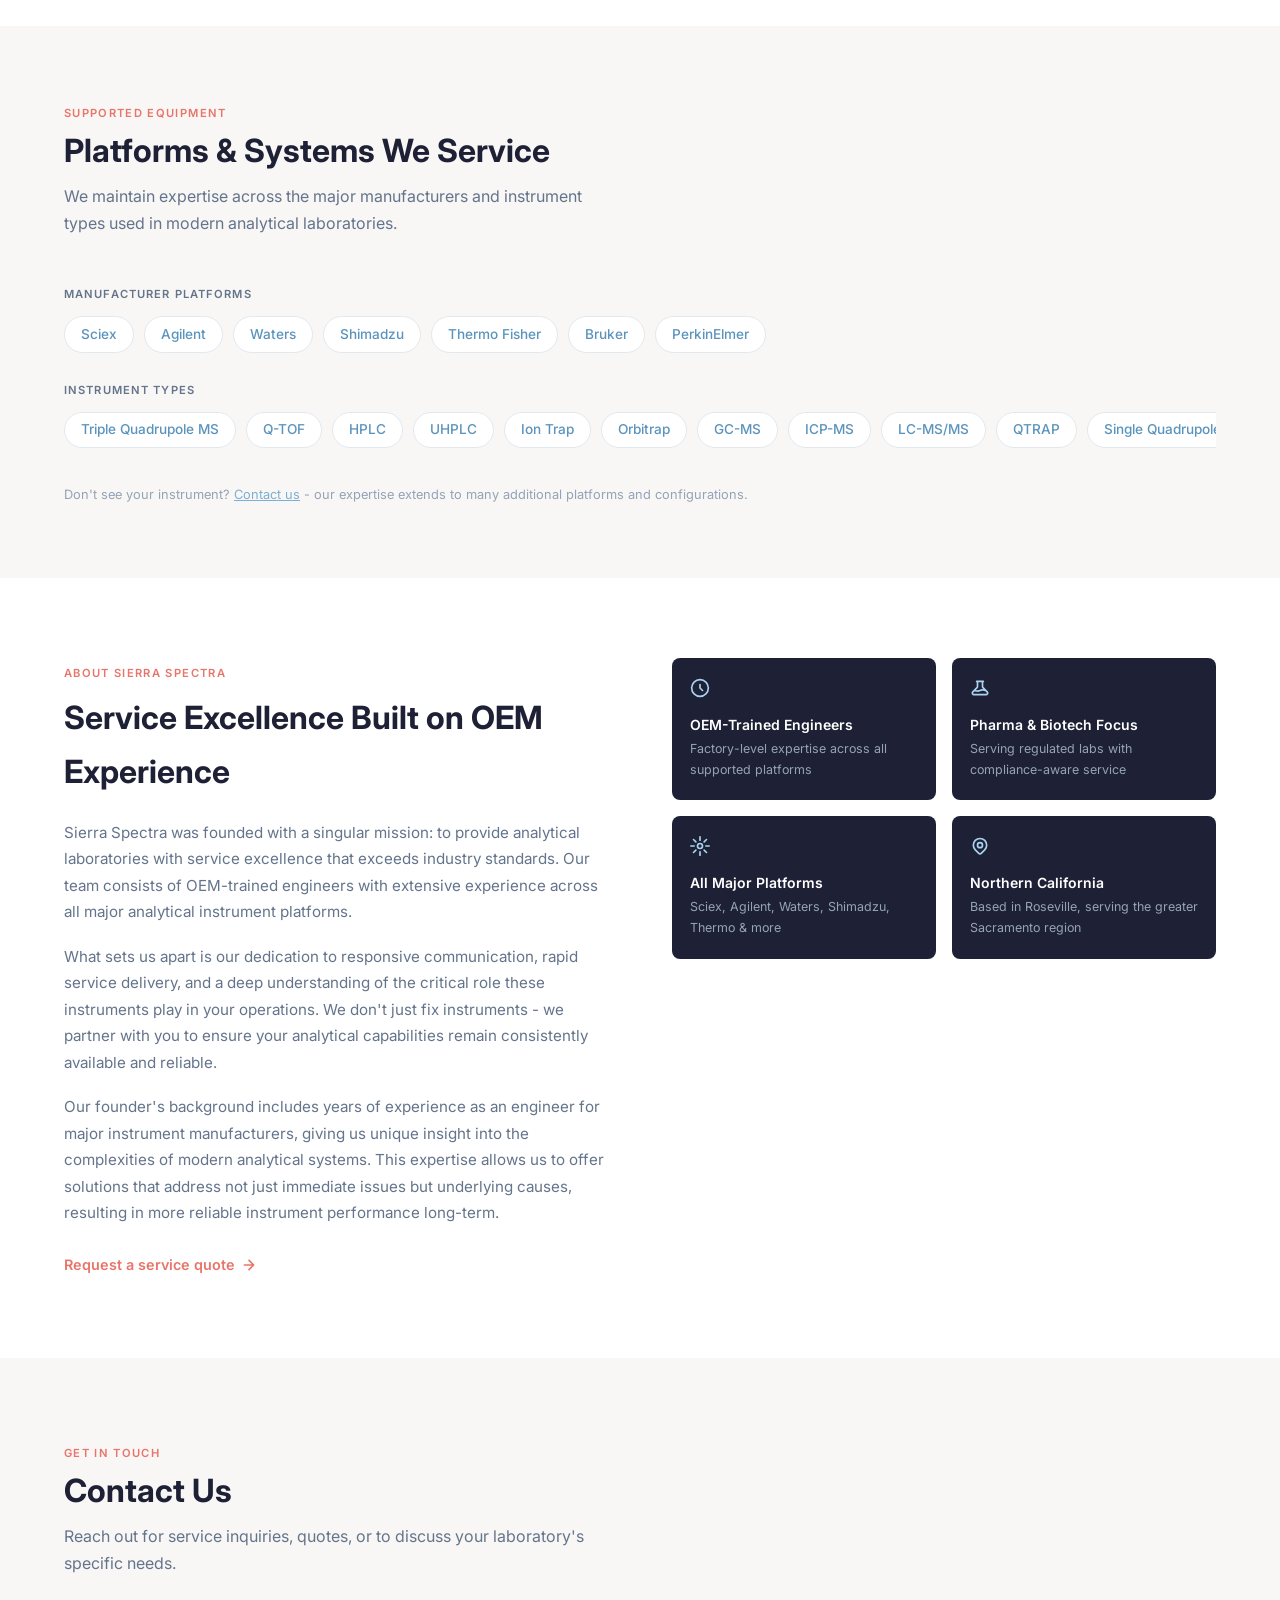
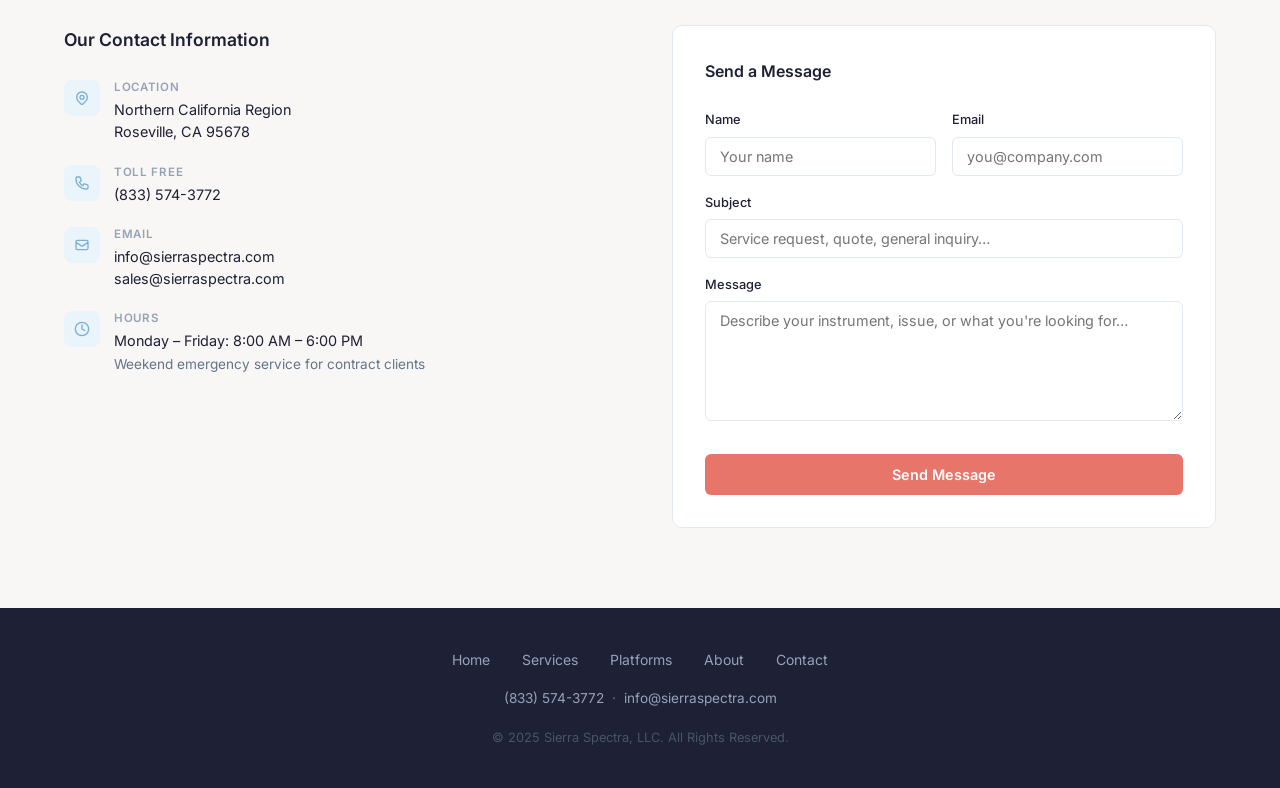
==== commit b83caeae: "Update index.html Fuck the EM dash. Replaced with en" ====
--- a/index.html
+++ b/index.html
@@ -3,16 +3,13 @@
 <head>
     <meta charset="UTF-8">
     <meta name="viewport" content="width=device-width, initial-scale=1.0">
-    <title>Sierra Spectra — Analytical Instrument Service Specialists</title>
-    <link rel="icon" type="image/png" sizes="48x48" href="assets/favicon-48x48.png">
-    <link rel="icon" type="image/svg+xml" href="assets/logo-mark.svg">
-    <link rel="apple-touch-icon" sizes="180x180" href="assets/apple-touch-icon.png">
+    <title>Sierra Spectra - Analytical Instrument Service Specialists</title>
     <link rel="preconnect" href="https://fonts.googleapis.com">
     <link rel="preconnect" href="https://fonts.gstatic.com" crossorigin>
     <link href="https://fonts.googleapis.com/css2?family=Inter:wght@300;400;500;600;700&display=swap" rel="stylesheet">
     <style>
         :root {
-            /* Brand palette — derived from Sierra Spectra logo */
+            /* Brand palette - derived from Sierra Spectra logo */
             --coral:   #E8756A;   /* logo: leftmost dot  */
             --orange:  #E8A370;   /* logo: 2nd dot       */
             --lime:    #C5D44A;   /* logo: valley dot    */
@@ -21,8 +18,8 @@
 
             /* Functional aliases */
             --navy:    #1e2035;   /* dark text / header bg */
-            --blue:    #7BAFD4;   /* sky blue — links, icons, accents */
-            --blue-dk: #5A94BC;   /* darker sky — hover states */
+            --blue:    #7BAFD4;   /* sky blue - links, icons, accents */
+            --blue-dk: #5A94BC;   /* darker sky - hover states */
             --slate:   #64748b;
             --slate-lt:#94a3b8;
             --border:  #e2e8f0;
@@ -64,7 +61,7 @@
             box-shadow: 0 1px 3px rgba(0,0,0,0.08);
         }
 
-        /* Spectrum accent bar — mirrors the logo's color gradient */
+        /* Spectrum accent bar - mirrors the logo's color gradient */
         .nav::after {
             content: '';
             display: block;
@@ -967,7 +964,7 @@
             <div class="section-header">
                 <div class="section-eyebrow">What We Do</div>
                 <h2>Comprehensive Analytical Instrument Services</h2>
-                <p>Expert support across the full service lifecycle — from scheduled preventative maintenance to emergency repair.</p>
+                <p>Expert support across the full service lifecycle - from scheduled preventative maintenance to emergency repair.</p>
             </div>
 
             <div class="service-grid">
@@ -1088,7 +1085,7 @@
                 </div>
             </div>
 
-            <p class="platforms-note">Don't see your instrument? <a href="#contact" style="color: var(--blue);">Contact us</a> — our expertise extends to many additional platforms and configurations.</p>
+            <p class="platforms-note">Don't see your instrument? <a href="#contact" style="color: var(--blue);">Contact us</a> - our expertise extends to many additional platforms and configurations.</p>
         </div>
     </section>
 
@@ -1102,7 +1099,7 @@
 
                     <p>Sierra Spectra was founded with a singular mission: to provide analytical laboratories with service excellence that exceeds industry standards. Our team consists of OEM-trained engineers with extensive experience across all major analytical instrument platforms.</p>
 
-                    <p>What sets us apart is our dedication to responsive communication, rapid service delivery, and a deep understanding of the critical role these instruments play in your operations. We don't just fix instruments — we partner with you to ensure your analytical capabilities remain consistently available and reliable.</p>
+                    <p>What sets us apart is our dedication to responsive communication, rapid service delivery, and a deep understanding of the critical role these instruments play in your operations. We don't just fix instruments - we partner with you to ensure your analytical capabilities remain consistently available and reliable.</p>
 
                     <p>Our founder's background includes years of experience as an engineer for major instrument manufacturers, giving us unique insight into the complexities of modern analytical systems. This expertise allows us to offer solutions that address not just immediate issues but underlying causes, resulting in more reliable instrument performance long-term.</p>
 
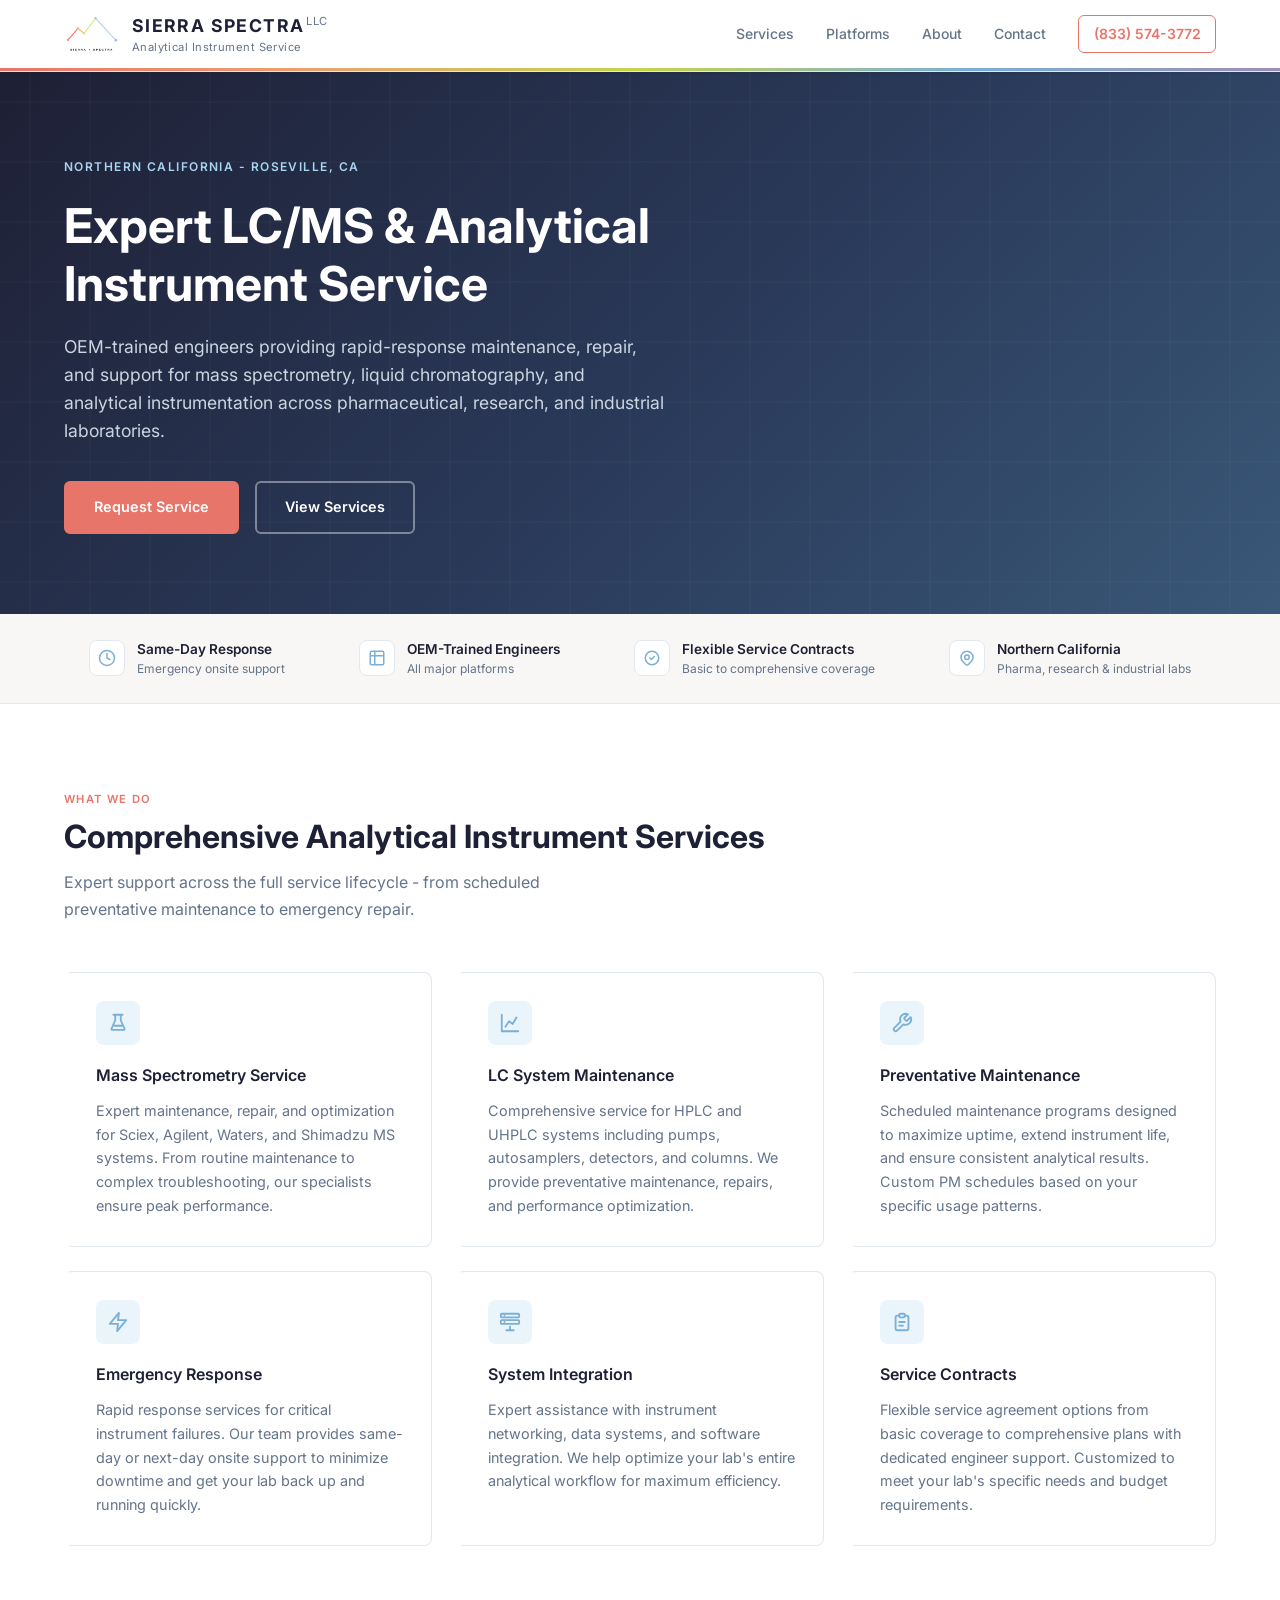
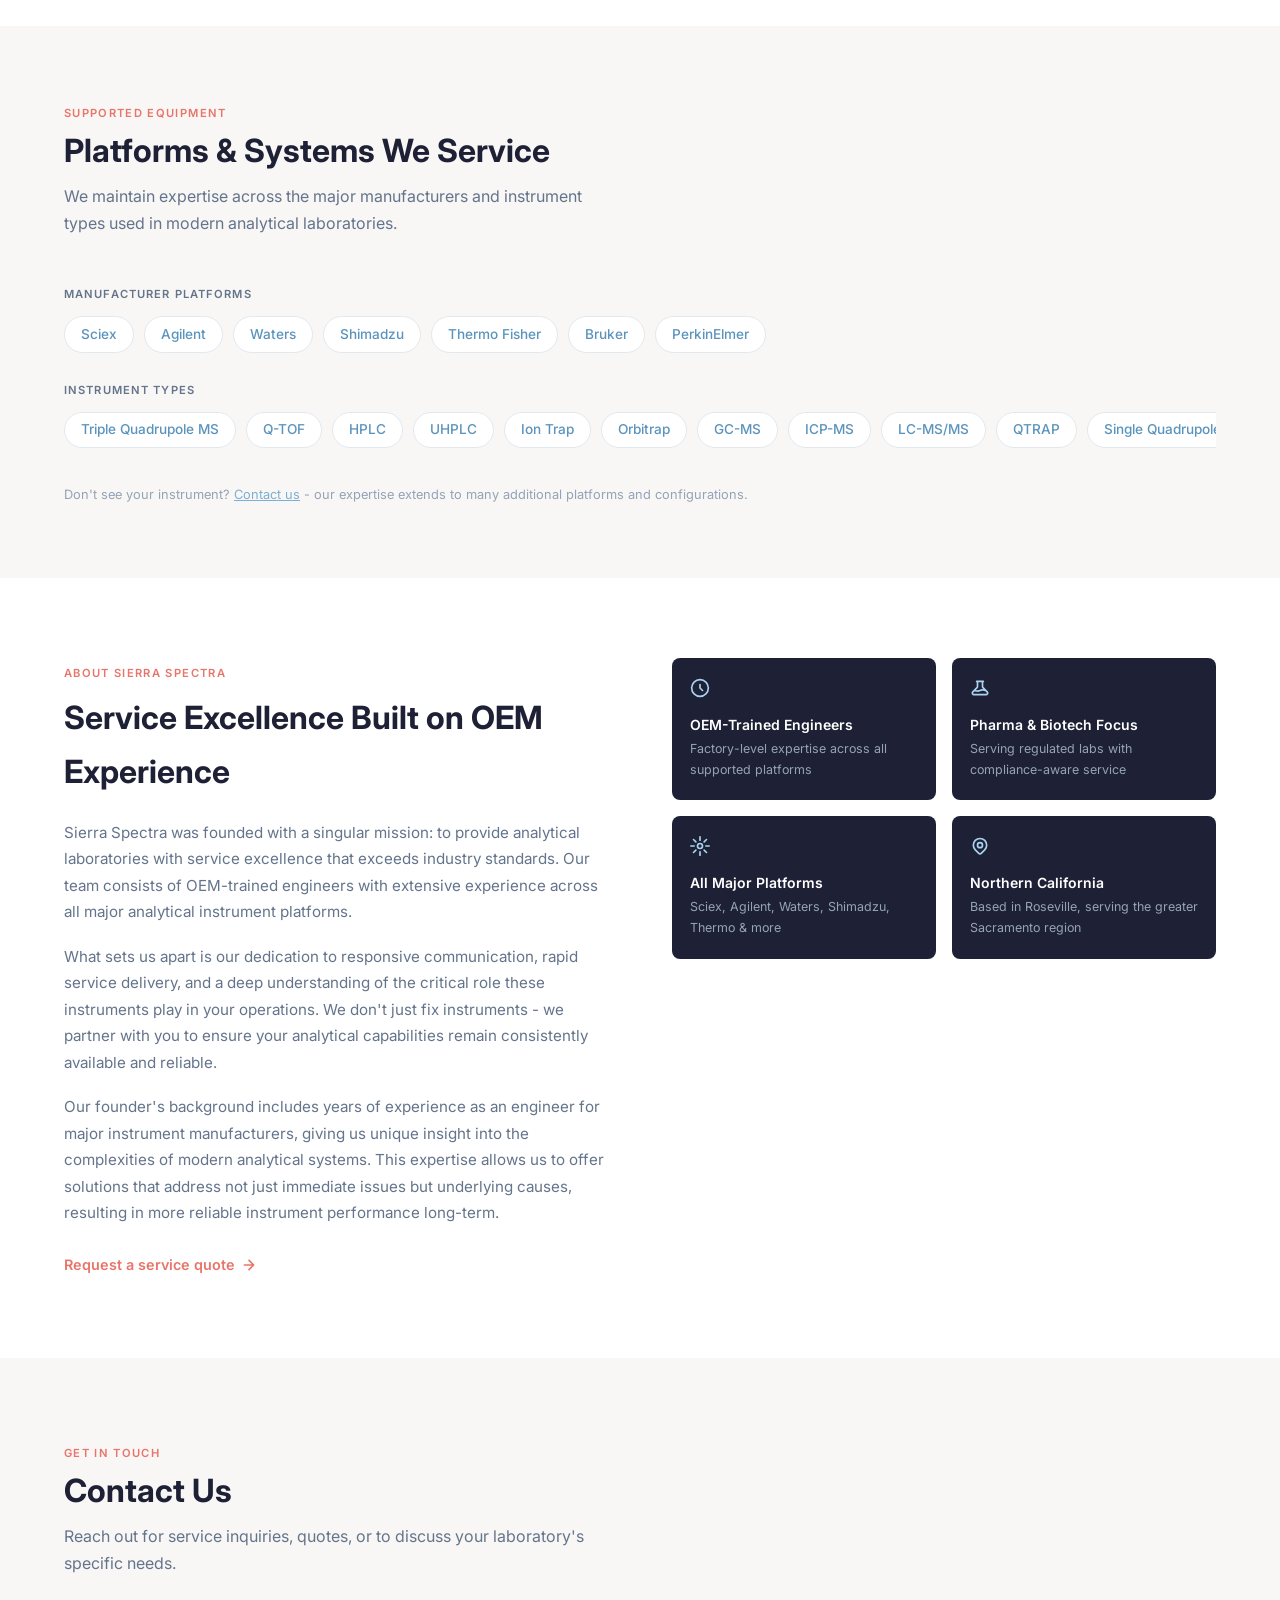
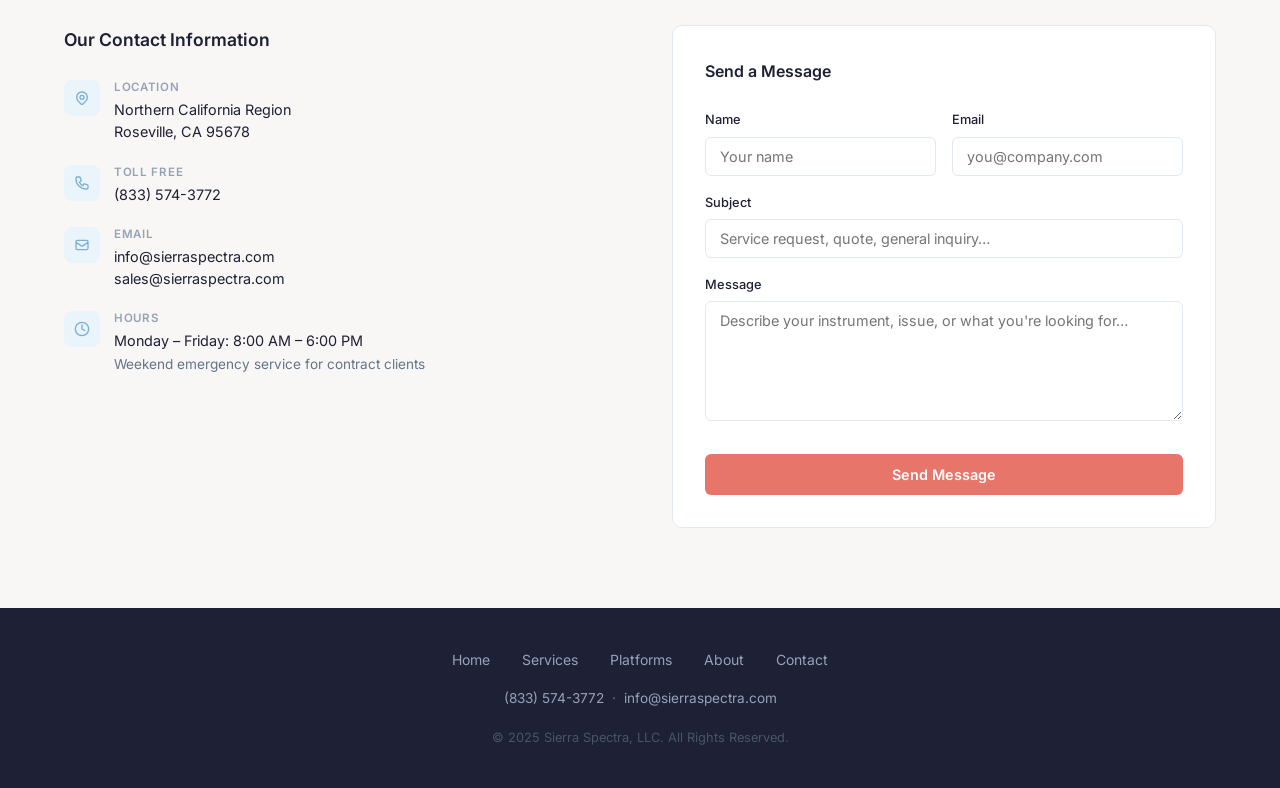
==== commit 8f53536f: "Replace em dash with hyphen in hero eyebrow" ====
--- a/index.html
+++ b/index.html
@@ -891,7 +891,7 @@
     <section id="home" class="hero">
         <div class="hero-pattern"></div>
         <div class="container hero-content">
-            <div class="hero-eyebrow">Northern California &mdash; Roseville, CA</div>
+            <div class="hero-eyebrow">Northern California - Roseville, CA</div>
             <h1>Expert LC/MS &amp; Analytical Instrument Service</h1>
             <p class="hero-sub">OEM-trained engineers providing rapid-response maintenance, repair, and support for mass spectrometry, liquid chromatography, and analytical instrumentation across pharmaceutical, research, and industrial laboratories.</p>
             <div class="hero-ctas">
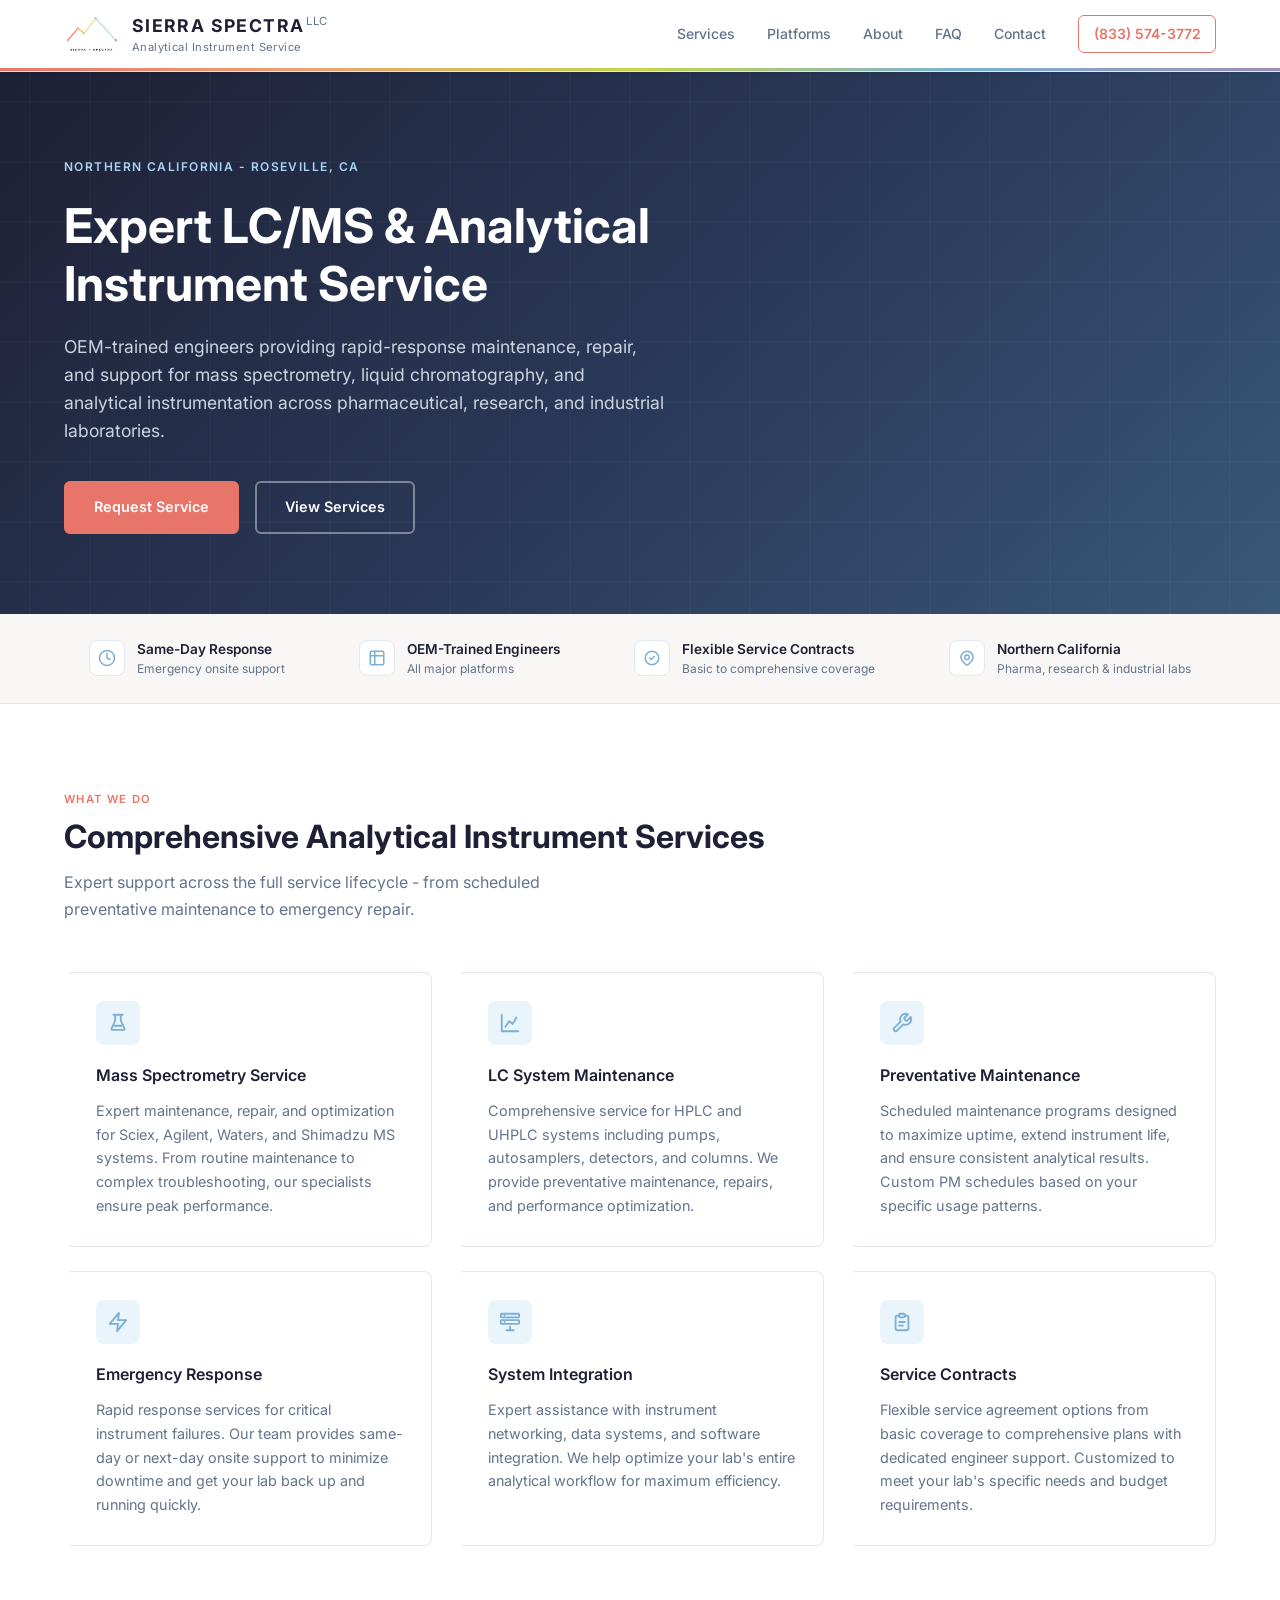
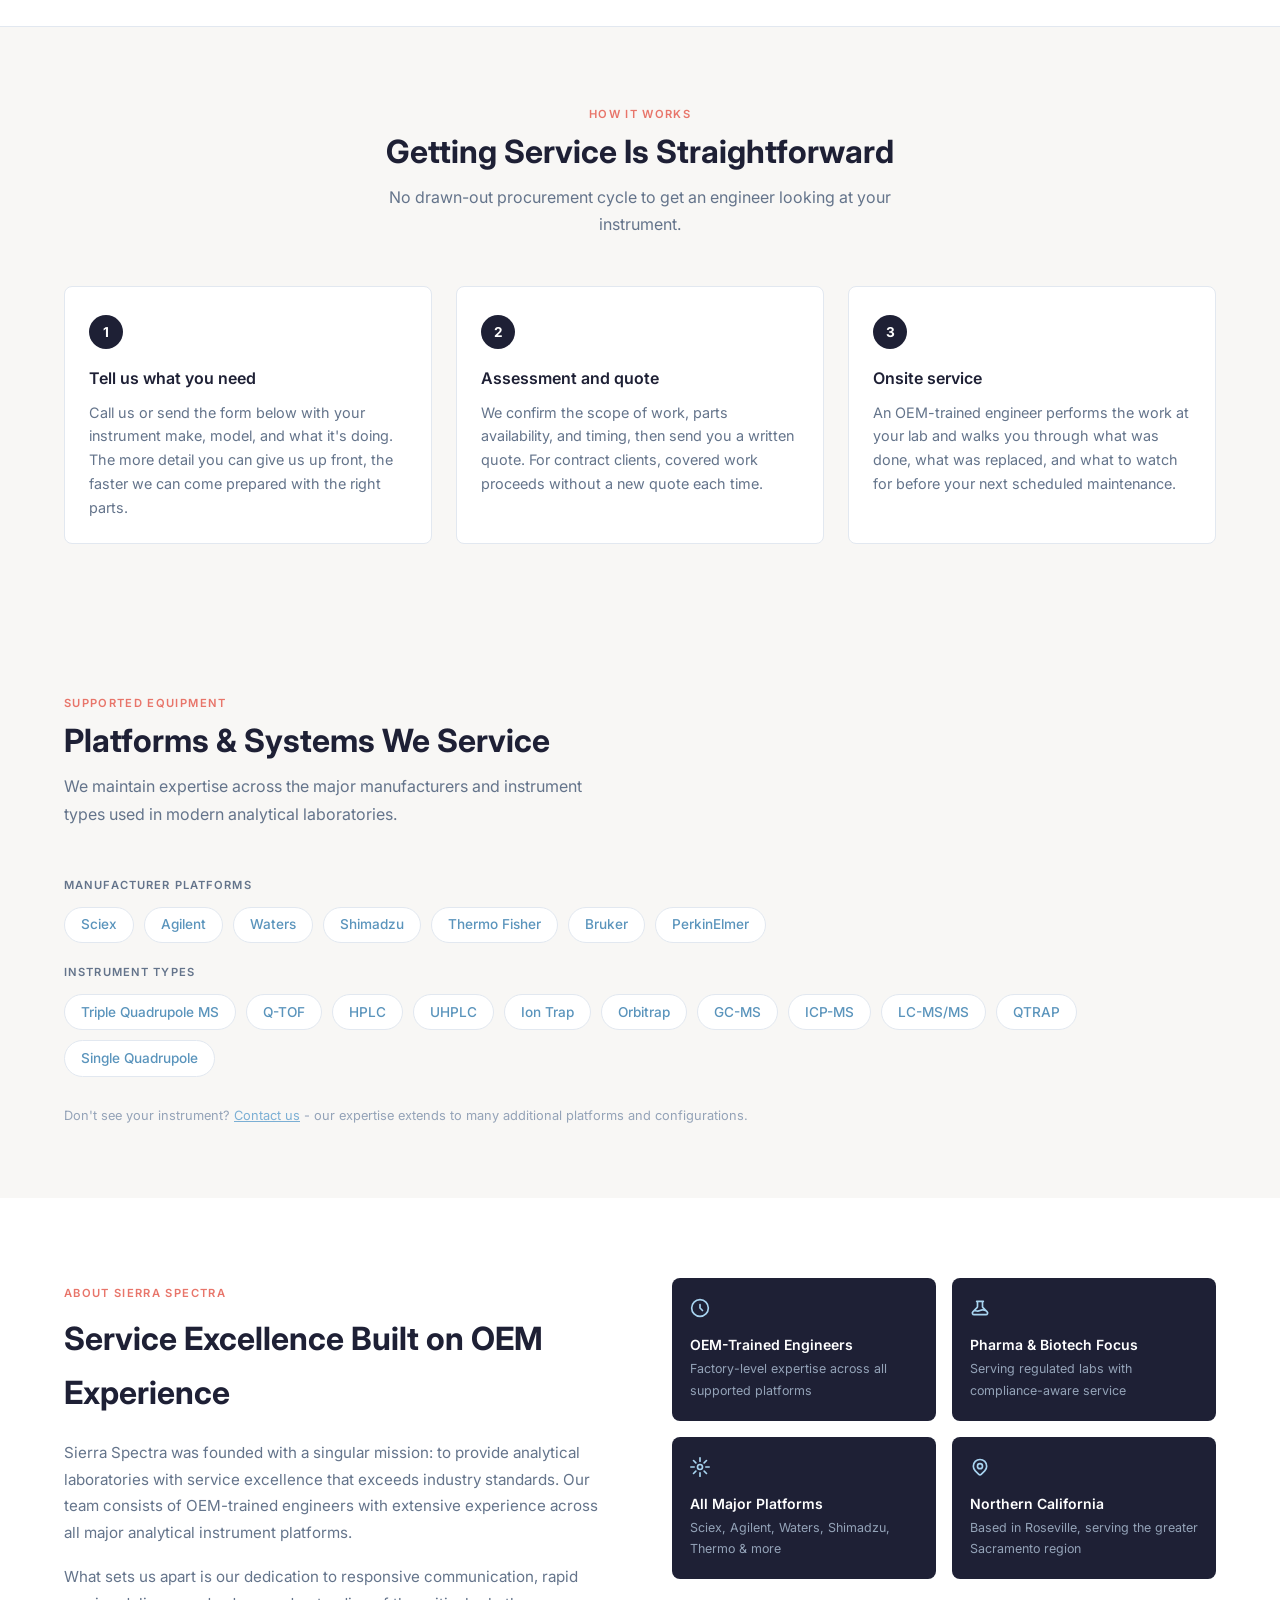
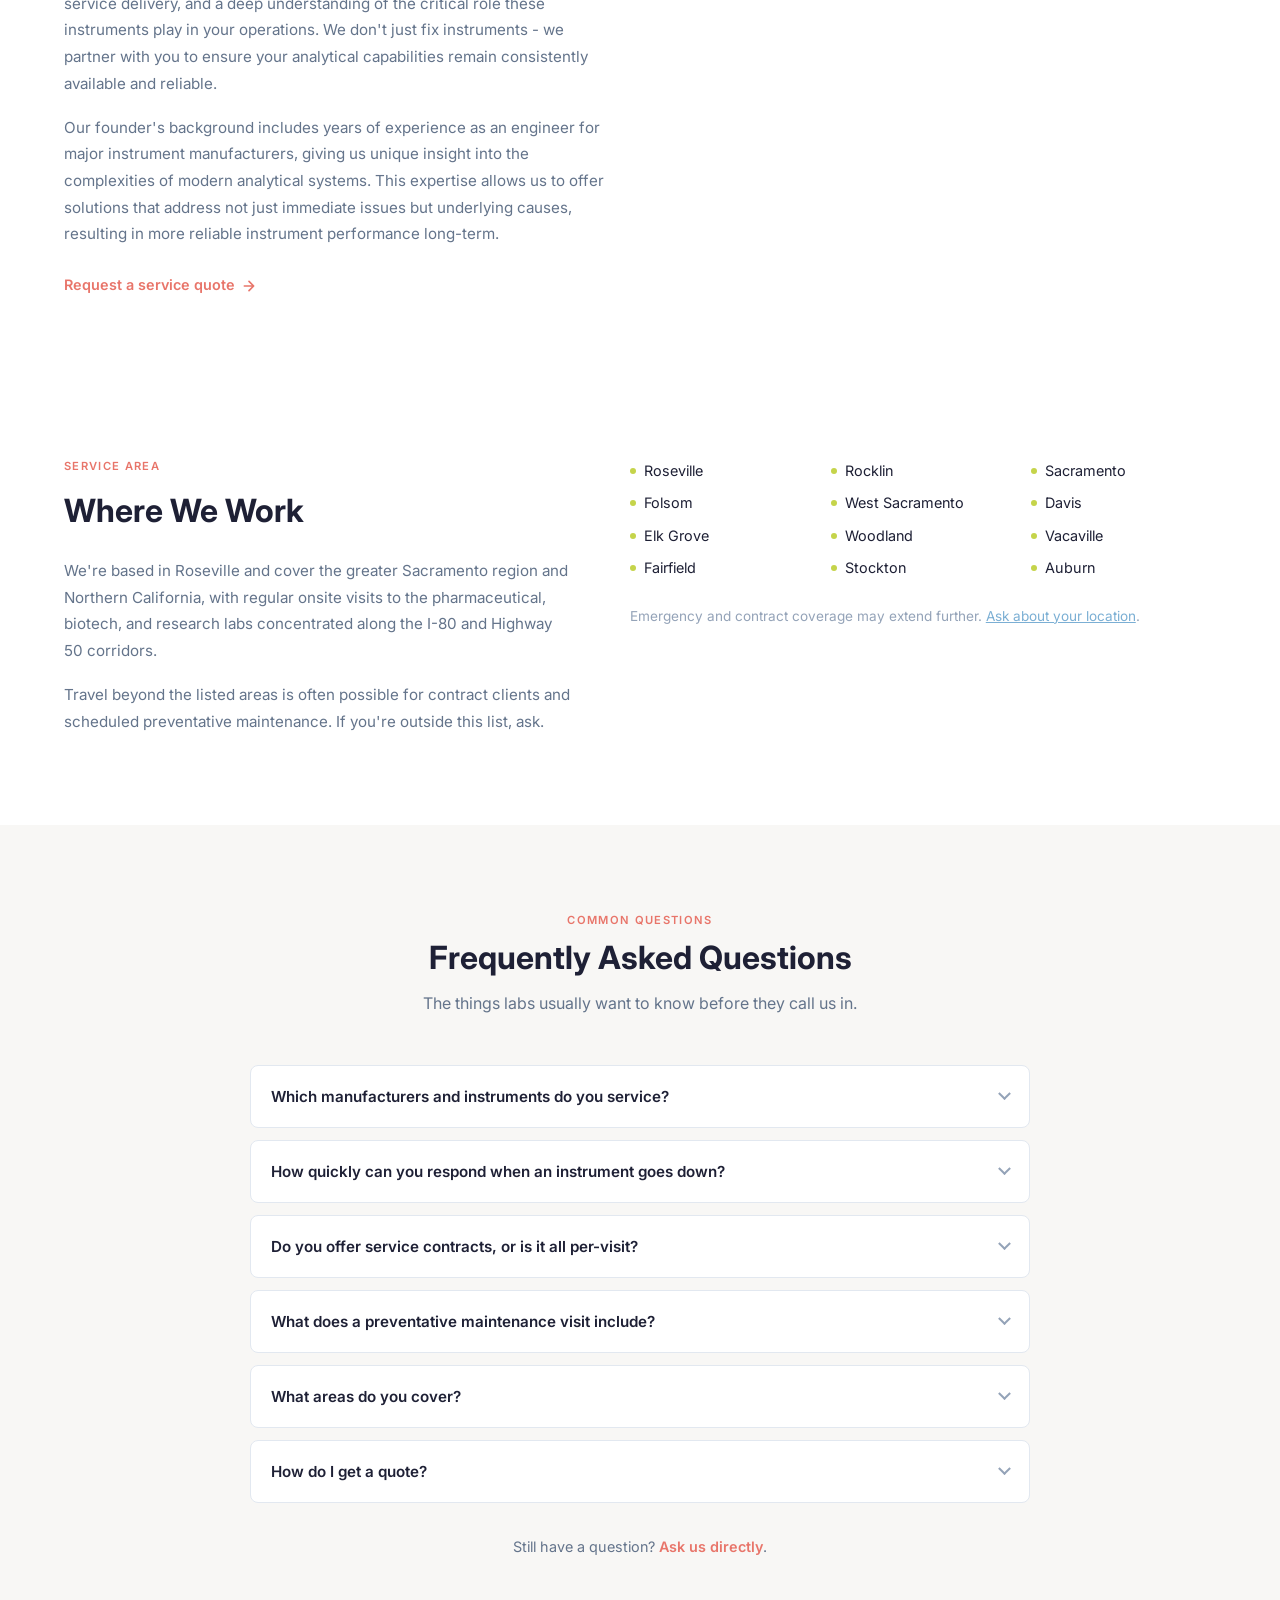
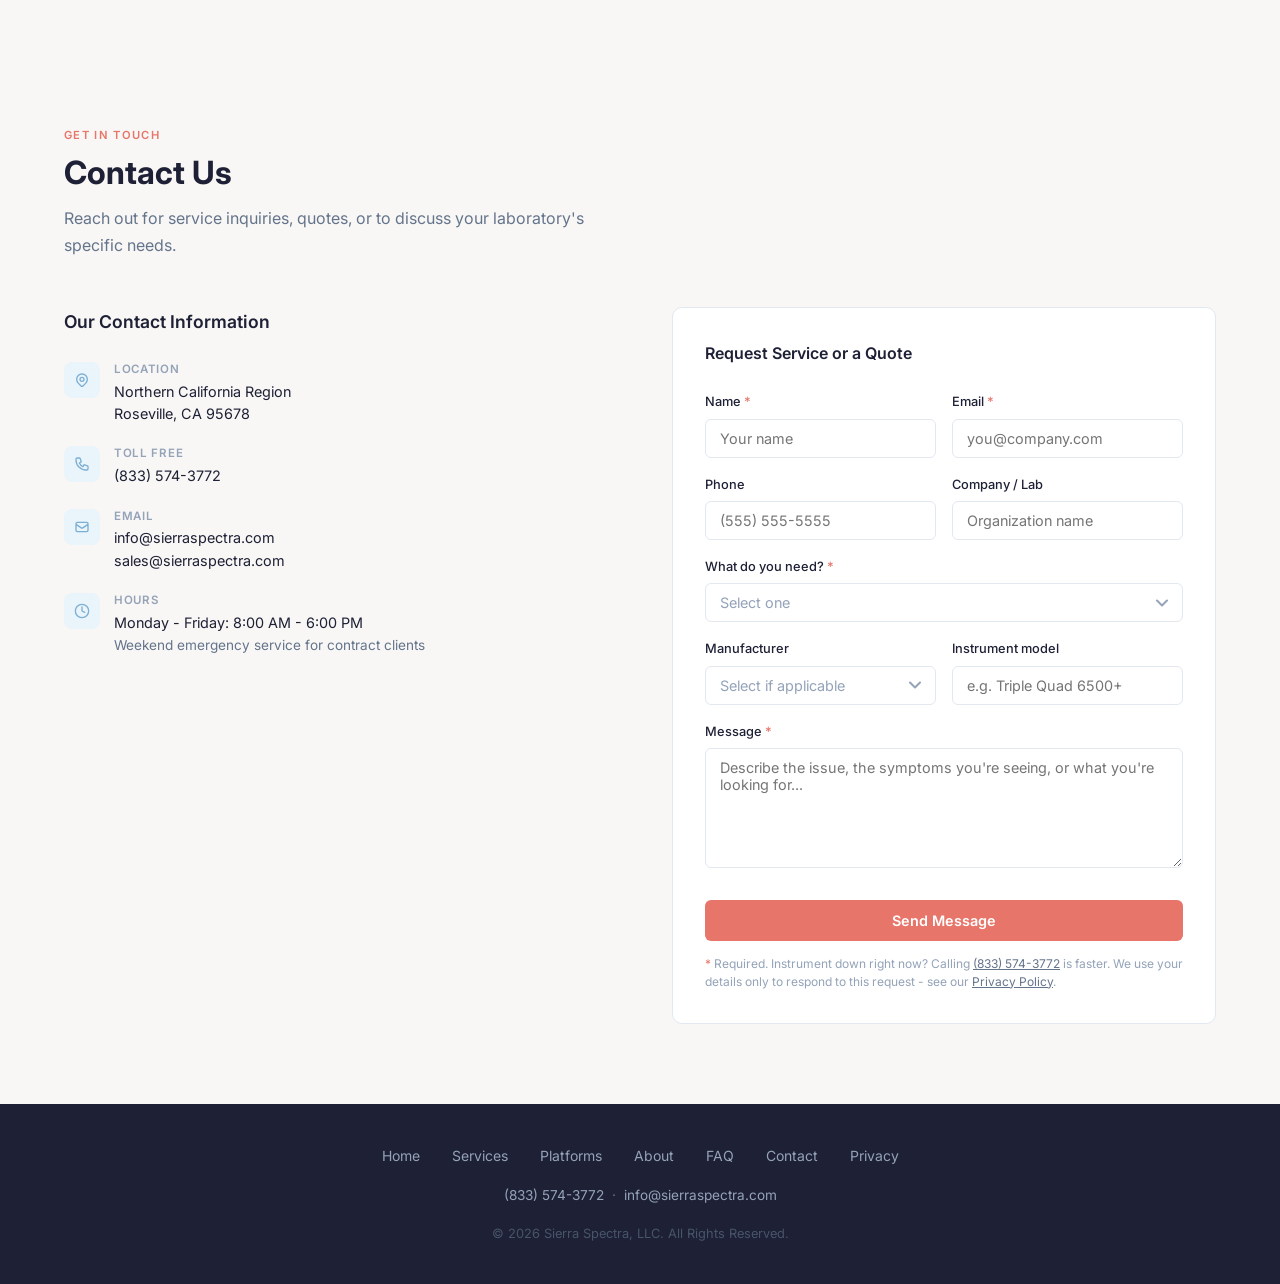
==== commit f39b0143: "Add SEO metadata, trust content, and fix the contact form dead-end The design was finished but the s" ====
--- a/index.html
+++ b/index.html
@@ -3,7 +3,35 @@
 <head>
     <meta charset="UTF-8">
     <meta name="viewport" content="width=device-width, initial-scale=1.0">
-    <title>Sierra Spectra - Analytical Instrument Service Specialists</title>
+
+    <title>Sierra Spectra LLC - LC/MS &amp; Analytical Instrument Service | Roseville, CA</title>
+    <meta name="description" content="OEM-trained engineers servicing mass spectrometry, HPLC, and UHPLC systems across Northern California. Same-day emergency response, preventative maintenance, and flexible service contracts. Based in Roseville, CA.">
+    <link rel="canonical" href="https://sierraspectra.com/">
+    <meta name="robots" content="index, follow">
+    <meta name="theme-color" content="#1e2035">
+
+    <!-- Favicons -->
+    <link rel="icon" href="/assets/logo-mark.svg" type="image/svg+xml">
+    <link rel="apple-touch-icon" href="/assets/SSLogo_FullColor_NoText.png">
+
+    <!-- Open Graph (LinkedIn, Facebook, Slack, iMessage link previews) -->
+    <meta property="og:type" content="website">
+    <meta property="og:site_name" content="Sierra Spectra LLC">
+    <meta property="og:url" content="https://sierraspectra.com/">
+    <meta property="og:title" content="Sierra Spectra LLC - LC/MS &amp; Analytical Instrument Service">
+    <meta property="og:description" content="OEM-trained engineers servicing mass spectrometry, HPLC, and UHPLC systems across Northern California. Same-day emergency response and flexible service contracts.">
+    <meta property="og:image" content="https://sierraspectra.com/assets/og-image.png">
+    <meta property="og:image:width" content="1200">
+    <meta property="og:image:height" content="630">
+    <meta property="og:image:alt" content="Sierra Spectra LLC - Expert LC/MS and analytical instrument service, Roseville, California">
+    <meta property="og:locale" content="en_US">
+
+    <!-- Twitter / X card -->
+    <meta name="twitter:card" content="summary_large_image">
+    <meta name="twitter:title" content="Sierra Spectra LLC - LC/MS &amp; Analytical Instrument Service">
+    <meta name="twitter:description" content="OEM-trained engineers servicing mass spectrometry, HPLC, and UHPLC systems across Northern California.">
+    <meta name="twitter:image" content="https://sierraspectra.com/assets/og-image.png">
+
     <link rel="preconnect" href="https://fonts.googleapis.com">
     <link rel="preconnect" href="https://fonts.gstatic.com" crossorigin>
     <link href="https://fonts.googleapis.com/css2?family=Inter:wght@300;400;500;600;700&display=swap" rel="stylesheet">
@@ -423,21 +451,18 @@
             margin-bottom: 0.75rem;
         }
 
+        /* Pills wrap rather than scrolling behind a hidden scrollbar, so every
+           supported platform is visible without the user guessing there's more. */
         .scroll-track {
             display: flex;
+            flex-wrap: wrap;
             gap: 0.625rem;
-            overflow-x: auto;
-            padding-bottom: 0.5rem;
-            scrollbar-width: none;
-            -ms-overflow-style: none;
-        }
-
-        .scroll-track::-webkit-scrollbar {
-            display: none;
+            list-style: none;
+            padding: 0;
+            margin: 0;
         }
 
         .scroll-pill {
-            flex-shrink: 0;
             display: inline-block;
             background: var(--white);
             border: 1px solid var(--border);
@@ -653,6 +678,23 @@
             appearance: none;
         }
 
+        /* appearance:none strips the native dropdown arrow, so draw one back in
+           or the selects read as plain text inputs. */
+        .form-group select {
+            background-image: url("data:image/svg+xml,%3Csvg xmlns='http://www.w3.org/2000/svg' width='12' height='8' viewBox='0 0 12 8' fill='none'%3E%3Cpath d='M1 1.5L6 6.5L11 1.5' stroke='%2394a3b8' stroke-width='2' stroke-linecap='round' stroke-linejoin='round'/%3E%3C/svg%3E");
+            background-repeat: no-repeat;
+            background-position: right 0.875rem center;
+            padding-right: 2.25rem;
+            cursor: pointer;
+        }
+
+        /* Show the "nothing chosen yet" option in placeholder gray, like the
+           text inputs. :invalid covers the required select on older browsers. */
+        .form-group select:invalid,
+        .form-group select:has(option[value=""]:checked) {
+            color: var(--slate-lt);
+        }
+
         .form-group input:focus,
         .form-group textarea:focus,
         .form-group select:focus {
@@ -786,6 +828,314 @@
             text-decoration: none;
         }
 
+        /* ===== ACCESSIBILITY ===== */
+        .skip-link {
+            position: absolute;
+            left: -9999px;
+            top: 0;
+            z-index: 200;
+            background: var(--navy);
+            color: var(--white);
+            padding: 0.75rem 1.25rem;
+            font-size: 0.9rem;
+            font-weight: 600;
+            border-radius: 0 0 6px 0;
+            text-decoration: none;
+        }
+
+        .skip-link:focus {
+            left: 0;
+        }
+
+        a:focus-visible,
+        button:focus-visible,
+        input:focus-visible,
+        select:focus-visible,
+        textarea:focus-visible,
+        summary:focus-visible {
+            outline: 3px solid var(--blue);
+            outline-offset: 2px;
+            border-radius: 3px;
+        }
+
+        /* ===== HOW IT WORKS ===== */
+        .process {
+            padding: 4.5rem 0;
+            background: var(--gray-bg);
+            border-top: 1px solid var(--border);
+        }
+
+        .process-grid {
+            display: grid;
+            grid-template-columns: repeat(3, 1fr);
+            gap: 1.5rem;
+            counter-reset: step;
+        }
+
+        .process-step {
+            position: relative;
+            background: var(--white);
+            border: 1px solid var(--border);
+            border-radius: 8px;
+            padding: 1.75rem 1.5rem 1.5rem;
+        }
+
+        .process-step-num {
+            width: 34px;
+            height: 34px;
+            border-radius: 50%;
+            background: var(--navy);
+            color: var(--white);
+            font-size: 0.85rem;
+            font-weight: 700;
+            display: flex;
+            align-items: center;
+            justify-content: center;
+            margin-bottom: 1rem;
+        }
+
+        .process-step h3 {
+            font-size: 1rem;
+            font-weight: 600;
+            color: var(--navy);
+            margin-bottom: 0.5rem;
+        }
+
+        .process-step p {
+            font-size: 0.9rem;
+            color: var(--slate);
+            line-height: 1.65;
+        }
+
+        /* ===== SERVICE AREA ===== */
+        .coverage {
+            padding: 4.5rem 0;
+            background: var(--white);
+        }
+
+        .coverage-grid {
+            display: grid;
+            grid-template-columns: 1fr 1.15fr;
+            gap: 3.5rem;
+            align-items: start;
+        }
+
+        .coverage-text p {
+            font-size: 0.95rem;
+            color: var(--slate);
+            line-height: 1.75;
+            margin-bottom: 1.1rem;
+        }
+
+        .coverage-cities {
+            display: grid;
+            grid-template-columns: repeat(3, 1fr);
+            gap: 0.5rem 1rem;
+            list-style: none;
+            margin-top: 0.5rem;
+        }
+
+        .coverage-cities li {
+            font-size: 0.9rem;
+            color: var(--navy);
+            display: flex;
+            align-items: center;
+            gap: 0.5rem;
+        }
+
+        .coverage-cities li::before {
+            content: '';
+            width: 6px;
+            height: 6px;
+            border-radius: 50%;
+            background: var(--lime);
+            flex-shrink: 0;
+        }
+
+        .coverage-note {
+            margin-top: 1.5rem;
+            font-size: 0.85rem;
+            color: var(--slate-lt);
+        }
+
+        /* ===== FAQ ===== */
+        .faq {
+            padding: 5rem 0;
+            background: var(--gray-bg);
+        }
+
+        .faq-list {
+            max-width: 780px;
+            margin: 0 auto;
+        }
+
+        .faq-item {
+            background: var(--white);
+            border: 1px solid var(--border);
+            border-radius: 8px;
+            margin-bottom: 0.75rem;
+            overflow: hidden;
+        }
+
+        .faq-item summary {
+            list-style: none;
+            cursor: pointer;
+            padding: 1.1rem 1.25rem;
+            font-size: 0.95rem;
+            font-weight: 600;
+            color: var(--navy);
+            display: flex;
+            align-items: center;
+            justify-content: space-between;
+            gap: 1rem;
+        }
+
+        .faq-item summary::-webkit-details-marker {
+            display: none;
+        }
+
+        .faq-item summary::after {
+            content: '';
+            width: 9px;
+            height: 9px;
+            flex-shrink: 0;
+            border-right: 2px solid var(--slate-lt);
+            border-bottom: 2px solid var(--slate-lt);
+            transform: rotate(45deg) translate(-2px, -2px);
+            transition: transform 0.2s;
+        }
+
+        .faq-item[open] summary::after {
+            transform: rotate(-135deg) translate(-2px, -2px);
+        }
+
+        .faq-item[open] summary {
+            color: var(--blue-dk);
+        }
+
+        .faq-answer {
+            padding: 0 1.25rem 1.25rem;
+            font-size: 0.9rem;
+            color: var(--slate);
+            line-height: 1.7;
+        }
+
+        .faq-answer a {
+            color: var(--blue-dk);
+        }
+
+        .faq-footer {
+            text-align: center;
+            margin-top: 2rem;
+            font-size: 0.9rem;
+            color: var(--slate);
+        }
+
+        .faq-footer a {
+            color: var(--coral);
+            font-weight: 600;
+            text-decoration: none;
+        }
+
+        .faq-footer a:hover {
+            text-decoration: underline;
+        }
+
+        /* ===== FORM STATES ===== */
+        .form-hp {
+            position: absolute;
+            left: -9999px;
+            width: 1px;
+            height: 1px;
+            overflow: hidden;
+        }
+
+        .form-note {
+            margin-top: 0.85rem;
+            font-size: 0.75rem;
+            color: var(--slate-lt);
+            line-height: 1.5;
+        }
+
+        .form-note a {
+            color: var(--slate);
+        }
+
+        .form-status {
+            display: none;
+            margin-top: 1rem;
+            padding: 0.85rem 1rem;
+            border-radius: 6px;
+            font-size: 0.875rem;
+            line-height: 1.6;
+        }
+
+        .form-status.is-visible {
+            display: block;
+        }
+
+        .form-status.is-error {
+            background: #fdf0ee;
+            border: 1px solid #f3c4bd;
+            color: #9c3a2f;
+        }
+
+        .btn-submit:disabled {
+            opacity: 0.65;
+            cursor: not-allowed;
+        }
+
+        /* Success panel replaces the form entirely */
+        .form-success {
+            display: none;
+            text-align: center;
+            padding: 1.5rem 0.5rem;
+        }
+
+        .form-success.is-visible {
+            display: block;
+        }
+
+        .form-success-icon {
+            width: 52px;
+            height: 52px;
+            margin: 0 auto 1rem;
+            border-radius: 50%;
+            background: #eef7e6;
+            display: flex;
+            align-items: center;
+            justify-content: center;
+        }
+
+        .form-success-icon svg {
+            width: 26px;
+            height: 26px;
+            stroke: #6d9c2f;
+        }
+
+        .form-success h4 {
+            font-size: 1.05rem;
+            font-weight: 600;
+            color: var(--navy);
+            margin-bottom: 0.5rem;
+        }
+
+        .form-success p {
+            font-size: 0.9rem;
+            color: var(--slate);
+            line-height: 1.7;
+            max-width: 380px;
+            margin: 0 auto;
+        }
+
+        .form-success p a {
+            color: var(--blue-dk);
+        }
+
+        .required-mark {
+            color: var(--coral);
+        }
+
         /* ===== RESPONSIVE ===== */
         @media (max-width: 768px) {
             .nav-links,
@@ -804,9 +1154,18 @@
             }
 
             .about-grid,
-            .contact-grid {
+            .contact-grid,
+            .coverage-grid {
                 grid-template-columns: 1fr;
                 gap: 2.5rem;
+            }
+
+            .process-grid {
+                grid-template-columns: 1fr;
+            }
+
+            .coverage-cities {
+                grid-template-columns: 1fr 1fr;
             }
 
             .about-highlights {
@@ -839,16 +1198,145 @@
             }
         }
     </style>
+
+    <!--
+      Structured data (JSON-LD). This is what feeds Google's local results and
+      knowledge panel. TODO for Sierra Spectra:
+        - add "streetAddress" once you're comfortable publishing it (Google
+          matches this against your Google Business Profile listing)
+        - add "priceRange" (e.g. "$$") if you want it shown
+        - add "sameAs" links (LinkedIn company page, Google Business Profile)
+        - do NOT add "aggregateRating" until you have real, verifiable reviews
+    -->
+    <script type="application/ld+json">
+    {
+      "@context": "https://schema.org",
+      "@type": "ProfessionalService",
+      "@id": "https://sierraspectra.com/#business",
+      "name": "Sierra Spectra LLC",
+      "alternateName": "Sierra Spectra",
+      "description": "OEM-trained engineers providing maintenance, repair, and support for mass spectrometry, liquid chromatography, and analytical instrumentation across Northern California.",
+      "url": "https://sierraspectra.com/",
+      "logo": "https://sierraspectra.com/assets/SSLogo_FullColor.png",
+      "image": "https://sierraspectra.com/assets/og-image.png",
+      "telephone": "+1-833-574-3772",
+      "email": "info@sierraspectra.com",
+      "address": {
+        "@type": "PostalAddress",
+        "addressLocality": "Roseville",
+        "addressRegion": "CA",
+        "postalCode": "95678",
+        "addressCountry": "US"
+      },
+      "areaServed": [
+        { "@type": "State", "name": "Northern California" },
+        { "@type": "City", "name": "Roseville" },
+        { "@type": "City", "name": "Sacramento" },
+        { "@type": "City", "name": "Rocklin" },
+        { "@type": "City", "name": "Folsom" },
+        { "@type": "City", "name": "Davis" },
+        { "@type": "City", "name": "West Sacramento" },
+        { "@type": "City", "name": "Elk Grove" },
+        { "@type": "City", "name": "Woodland" },
+        { "@type": "City", "name": "Vacaville" },
+        { "@type": "City", "name": "Fairfield" },
+        { "@type": "City", "name": "Stockton" }
+      ],
+      "openingHoursSpecification": [{
+        "@type": "OpeningHoursSpecification",
+        "dayOfWeek": ["Monday", "Tuesday", "Wednesday", "Thursday", "Friday"],
+        "opens": "08:00",
+        "closes": "18:00"
+      }],
+      "knowsAbout": [
+        "Mass spectrometry service", "LC/MS", "HPLC", "UHPLC", "GC-MS", "ICP-MS",
+        "Triple quadrupole MS", "Q-TOF", "Orbitrap", "Ion trap",
+        "Preventative maintenance", "Analytical instrument repair"
+      ],
+      "hasOfferCatalog": {
+        "@type": "OfferCatalog",
+        "name": "Analytical Instrument Services",
+        "itemListElement": [
+          { "@type": "Offer", "itemOffered": { "@type": "Service", "name": "Mass Spectrometry Service", "description": "Maintenance, repair, and optimization for Sciex, Agilent, Waters, and Shimadzu MS systems." } },
+          { "@type": "Offer", "itemOffered": { "@type": "Service", "name": "LC System Maintenance", "description": "Service for HPLC and UHPLC systems including pumps, autosamplers, detectors, and columns." } },
+          { "@type": "Offer", "itemOffered": { "@type": "Service", "name": "Preventative Maintenance", "description": "Scheduled maintenance programs to maximize uptime and extend instrument life." } },
+          { "@type": "Offer", "itemOffered": { "@type": "Service", "name": "Emergency Response", "description": "Same-day or next-day onsite support for critical instrument failures." } },
+          { "@type": "Offer", "itemOffered": { "@type": "Service", "name": "System Integration", "description": "Instrument networking, data systems, and software integration." } },
+          { "@type": "Offer", "itemOffered": { "@type": "Service", "name": "Service Contracts", "description": "Flexible service agreements from basic coverage to comprehensive plans." } }
+        ]
+      }
+    }
+    </script>
+
+    <!-- Keep in sync with the FAQ section in the page body. -->
+    <script type="application/ld+json">
+    {
+      "@context": "https://schema.org",
+      "@type": "FAQPage",
+      "mainEntity": [
+        {
+          "@type": "Question",
+          "name": "Which manufacturers and instruments do you service?",
+          "acceptedAnswer": {
+            "@type": "Answer",
+            "text": "We work across Sciex, Agilent, Waters, Shimadzu, Thermo Fisher, Bruker, and PerkinElmer platforms, covering triple quadrupole MS, Q-TOF, ion trap, Orbitrap, GC-MS, ICP-MS, and single quadrupole systems, along with HPLC and UHPLC."
+          }
+        },
+        {
+          "@type": "Question",
+          "name": "How quickly can you respond when an instrument goes down?",
+          "acceptedAnswer": {
+            "@type": "Answer",
+            "text": "For critical failures we provide same-day or next-day onsite support depending on your location and parts availability. Contract clients also have access to weekend emergency service."
+          }
+        },
+        {
+          "@type": "Question",
+          "name": "Do you offer service contracts, or is it all per-visit?",
+          "acceptedAnswer": {
+            "@type": "Answer",
+            "text": "Both. You can bring us in for one-off repairs and preventative maintenance, or set up a service agreement ranging from basic coverage to comprehensive plans with dedicated engineer support."
+          }
+        },
+        {
+          "@type": "Question",
+          "name": "What does a preventative maintenance visit include?",
+          "acceptedAnswer": {
+            "@type": "Answer",
+            "text": "Scope depends on the platform, but generally covers inspection and replacement of consumable and wear components, cleaning of the source and flow path, calibration and performance verification, and a written record of the work performed."
+          }
+        },
+        {
+          "@type": "Question",
+          "name": "What areas do you cover?",
+          "acceptedAnswer": {
+            "@type": "Answer",
+            "text": "We are based in Roseville, CA and serve the greater Sacramento region and Northern California, including Rocklin, Sacramento, Folsom, West Sacramento, Davis, Elk Grove, Woodland, Vacaville, Fairfield, Stockton, and Auburn."
+          }
+        },
+        {
+          "@type": "Question",
+          "name": "How do I get a quote?",
+          "acceptedAnswer": {
+            "@type": "Answer",
+            "text": "Send us the instrument make, model, and a description of the issue using the contact form, or call (833) 574-3772. We confirm scope and timing and send a written quote before any work begins."
+          }
+        }
+      ]
+    }
+    </script>
 </head>
 <body>
 
+    <a href="#main" class="skip-link">Skip to main content</a>
+
     <!-- NAVIGATION -->
     <header>
-        <nav class="nav">
+        <nav class="nav" aria-label="Main">
             <div class="container">
                 <div class="nav-inner">
                     <a href="#home" class="nav-logo">
-                        <img src="assets/SSLogo_FullColor.png" alt="Sierra Spectra logo mark" class="nav-logo-img">
+                        <img src="assets/SSLogo_FullColor.png" alt="Sierra Spectra logo mark" class="nav-logo-img" width="202" height="139">
                         <div>
                             <div class="nav-logo-name">SIERRA SPECTRA<span>LLC</span></div>
                             <div class="nav-logo-tag">Analytical Instrument Service</div>
@@ -860,13 +1348,14 @@
                             <li><a href="#services">Services</a></li>
                             <li><a href="#platforms">Platforms</a></li>
                             <li><a href="#about">About</a></li>
+                            <li><a href="#faq">FAQ</a></li>
                             <li><a href="#contact">Contact</a></li>
                         </ul>
-                        <a href="tel:8335743772" class="nav-phone">(833) 574-3772</a>
-                    </div>
-
-                    <button class="nav-hamburger" aria-label="Toggle menu" onclick="document.querySelector('.mobile-menu').classList.toggle('open')">
-                        <svg width="22" height="22" viewBox="0 0 24 24" fill="none" stroke="currentColor" stroke-width="2" stroke-linecap="round" stroke-linejoin="round">
+                        <a href="tel:+18335743772" class="nav-phone">(833) 574-3772</a>
+                    </div>
+
+                    <button class="nav-hamburger" id="navToggle" aria-label="Toggle navigation menu" aria-expanded="false" aria-controls="mobileMenu">
+                        <svg width="22" height="22" viewBox="0 0 24 24" fill="none" stroke="currentColor" stroke-width="2" stroke-linecap="round" stroke-linejoin="round" aria-hidden="true" focusable="false">
                             <line x1="3" y1="6" x2="21" y2="6"/>
                             <line x1="3" y1="12" x2="21" y2="12"/>
                             <line x1="3" y1="18" x2="21" y2="18"/>
@@ -874,18 +1363,21 @@
                     </button>
                 </div>
 
-                <div class="mobile-menu">
+                <div class="mobile-menu" id="mobileMenu">
                     <ul>
-                        <li><a href="#services" onclick="this.closest('.mobile-menu').classList.remove('open')">Services</a></li>
-                        <li><a href="#platforms" onclick="this.closest('.mobile-menu').classList.remove('open')">Platforms</a></li>
-                        <li><a href="#about" onclick="this.closest('.mobile-menu').classList.remove('open')">About</a></li>
-                        <li><a href="#contact" onclick="this.closest('.mobile-menu').classList.remove('open')">Contact</a></li>
+                        <li><a href="#services">Services</a></li>
+                        <li><a href="#platforms">Platforms</a></li>
+                        <li><a href="#about">About</a></li>
+                        <li><a href="#faq">FAQ</a></li>
+                        <li><a href="#contact">Contact</a></li>
                     </ul>
-                    <a href="tel:8335743772" class="mobile-phone">(833) 574-3772</a>
+                    <a href="tel:+18335743772" class="mobile-phone">(833) 574-3772</a>
                 </div>
             </div>
         </nav>
     </header>
+
+    <main id="main">
 
     <!-- HERO -->
     <section id="home" class="hero">
@@ -1046,6 +1538,37 @@
         </div>
     </section>
 
+    <!-- HOW IT WORKS -->
+    <section id="process" class="process">
+        <div class="container">
+            <div class="section-header centered">
+                <div class="section-eyebrow">How It Works</div>
+                <h2>Getting Service Is Straightforward</h2>
+                <p>No drawn-out procurement cycle to get an engineer looking at your instrument.</p>
+            </div>
+
+            <div class="process-grid">
+                <div class="process-step">
+                    <div class="process-step-num">1</div>
+                    <h3>Tell us what you need</h3>
+                    <p>Call us or send the form below with your instrument make, model, and what it's doing. The more detail you can give us up front, the faster we can come prepared with the right parts.</p>
+                </div>
+
+                <div class="process-step">
+                    <div class="process-step-num">2</div>
+                    <h3>Assessment and quote</h3>
+                    <p>We confirm the scope of work, parts availability, and timing, then send you a written quote. For contract clients, covered work proceeds without a new quote each time.</p>
+                </div>
+
+                <div class="process-step">
+                    <div class="process-step-num">3</div>
+                    <h3>Onsite service</h3>
+                    <p>An OEM-trained engineer performs the work at your lab and walks you through what was done, what was replaced, and what to watch for before your next scheduled maintenance.</p>
+                </div>
+            </div>
+        </div>
+    </section>
+
     <!-- PLATFORMS WE SERVICE -->
     <section id="platforms" class="platforms">
         <div class="container">
@@ -1057,32 +1580,32 @@
 
             <div class="scroll-row">
                 <div class="scroll-row-label">Manufacturer Platforms</div>
-                <div class="scroll-track" role="list" aria-label="Supported manufacturer platforms">
-                    <span class="scroll-pill">Sciex</span>
-                    <span class="scroll-pill">Agilent</span>
-                    <span class="scroll-pill">Waters</span>
-                    <span class="scroll-pill">Shimadzu</span>
-                    <span class="scroll-pill">Thermo Fisher</span>
-                    <span class="scroll-pill">Bruker</span>
-                    <span class="scroll-pill">PerkinElmer</span>
-                </div>
+                <ul class="scroll-track" aria-label="Supported manufacturer platforms">
+                    <li class="scroll-pill">Sciex</li>
+                    <li class="scroll-pill">Agilent</li>
+                    <li class="scroll-pill">Waters</li>
+                    <li class="scroll-pill">Shimadzu</li>
+                    <li class="scroll-pill">Thermo Fisher</li>
+                    <li class="scroll-pill">Bruker</li>
+                    <li class="scroll-pill">PerkinElmer</li>
+                </ul>
             </div>
 
             <div class="scroll-row">
                 <div class="scroll-row-label">Instrument Types</div>
-                <div class="scroll-track" role="list" aria-label="Supported instrument types">
-                    <span class="scroll-pill">Triple Quadrupole MS</span>
-                    <span class="scroll-pill">Q-TOF</span>
-                    <span class="scroll-pill">HPLC</span>
-                    <span class="scroll-pill">UHPLC</span>
-                    <span class="scroll-pill">Ion Trap</span>
-                    <span class="scroll-pill">Orbitrap</span>
-                    <span class="scroll-pill">GC-MS</span>
-                    <span class="scroll-pill">ICP-MS</span>
-                    <span class="scroll-pill">LC-MS/MS</span>
-                    <span class="scroll-pill">QTRAP</span>
-                    <span class="scroll-pill">Single Quadrupole</span>
-                </div>
+                <ul class="scroll-track" aria-label="Supported instrument types">
+                    <li class="scroll-pill">Triple Quadrupole MS</li>
+                    <li class="scroll-pill">Q-TOF</li>
+                    <li class="scroll-pill">HPLC</li>
+                    <li class="scroll-pill">UHPLC</li>
+                    <li class="scroll-pill">Ion Trap</li>
+                    <li class="scroll-pill">Orbitrap</li>
+                    <li class="scroll-pill">GC-MS</li>
+                    <li class="scroll-pill">ICP-MS</li>
+                    <li class="scroll-pill">LC-MS/MS</li>
+                    <li class="scroll-pill">QTRAP</li>
+                    <li class="scroll-pill">Single Quadrupole</li>
+                </ul>
             </div>
 
             <p class="platforms-note">Don't see your instrument? <a href="#contact" style="color: var(--blue);">Contact us</a> - our expertise extends to many additional platforms and configurations.</p>
@@ -1102,6 +1625,24 @@
                     <p>What sets us apart is our dedication to responsive communication, rapid service delivery, and a deep understanding of the critical role these instruments play in your operations. We don't just fix instruments - we partner with you to ensure your analytical capabilities remain consistently available and reliable.</p>
 
                     <p>Our founder's background includes years of experience as an engineer for major instrument manufacturers, giving us unique insight into the complexities of modern analytical systems. This expertise allows us to offer solutions that address not just immediate issues but underlying causes, resulting in more reliable instrument performance long-term.</p>
+
+                    <!--
+                      TODO - NAME THE FOUNDER. This paragraph is currently anonymous
+                      ("our founder"), which is the single weakest point on the page:
+                      you're asking a lab manager to let a stranger open a $400K
+                      instrument. Replace the paragraph above with something like:
+
+                      <p><strong>[Full Name]</strong>, founder and lead engineer, spent
+                      [N] years as a field service engineer for [Manufacturer(s)],
+                      supporting [platforms] across [region]. That background means ...</p>
+
+                      A headshot next to it is worth more than another paragraph of copy.
+                      Other trust signals worth adding once you can state them factually:
+                        - years in business / number of systems serviced
+                        - liability insurance coverage (procurement departments ask)
+                        - any OEM certifications you can name
+                        - whether you're set up as an approved vendor / W-9 on file
+                    -->
 
                     <a href="#contact" class="about-cta">
                         Request a service quote
@@ -1148,6 +1689,152 @@
                     </div>
                 </div>
             </div>
+        </div>
+    </section>
+
+    <!--
+      ============================================================
+      TESTIMONIALS - markup is ready, intentionally commented out.
+      Do NOT publish this until you have real, attributable quotes with
+      permission to use them. Fake or composite testimonials are both an
+      FTC problem and the fastest way to lose a technical buyer's trust.
+
+      Ask two or three existing clients for one sentence each. Best format is
+      name + title + organization; "Lab Manager, mid-size pharma CRO in
+      Sacramento" works if they can't be named publicly.
+
+      To publish: delete this comment wrapper, and add a "Testimonials" style
+      block to the CSS (the .service-card pattern works as-is).
+
+      <section class="services" aria-labelledby="testimonials-heading">
+        <div class="container">
+          <div class="section-header centered">
+            <div class="section-eyebrow">Client Feedback</div>
+            <h2 id="testimonials-heading">What Labs Say About Working With Us</h2>
+          </div>
+          <div class="service-grid">
+            <figure class="service-card">
+              <blockquote><p>[One-sentence quote about response time, expertise, or uptime.]</p></blockquote>
+              <figcaption><strong>[Name]</strong>, [Title], [Organization]</figcaption>
+            </figure>
+          </div>
+        </div>
+      </section>
+      ============================================================
+    -->
+
+    <!-- SERVICE AREA -->
+    <section id="coverage" class="coverage">
+        <div class="container">
+            <div class="coverage-grid">
+                <div class="coverage-text">
+                    <div class="section-eyebrow">Service Area</div>
+                    <h2 style="font-size: clamp(1.5rem, 3vw, 2rem); font-weight: 700; color: var(--navy); margin-bottom: 1.25rem;">Where We Work</h2>
+                    <p>We're based in Roseville and cover the greater Sacramento region and Northern California, with regular onsite visits to the pharmaceutical, biotech, and research labs concentrated along the I-80 and Highway 50 corridors.</p>
+                    <p>Travel beyond the listed areas is often possible for contract clients and scheduled preventative maintenance. If you're outside this list, ask.</p>
+                </div>
+
+                <div>
+                    <!--
+                      TODO - CONFIRM OR TRIM THIS LIST. This is the one place on the
+                      page that commits you to driving somewhere. It was drafted from
+                      "Northern California / Roseville" and the biotech corridors near
+                      Sacramento. Delete any city you would not actually travel to, and
+                      add the ones you would (Bay Area? Reno? Chico? Modesto?).
+                      Keep it in sync with "areaServed" in the JSON-LD block in <head>.
+                    -->
+                    <ul class="coverage-cities">
+                        <li>Roseville</li>
+                        <li>Rocklin</li>
+                        <li>Sacramento</li>
+                        <li>Folsom</li>
+                        <li>West Sacramento</li>
+                        <li>Davis</li>
+                        <li>Elk Grove</li>
+                        <li>Woodland</li>
+                        <li>Vacaville</li>
+                        <li>Fairfield</li>
+                        <li>Stockton</li>
+                        <li>Auburn</li>
+                    </ul>
+                    <p class="coverage-note">Emergency and contract coverage may extend further. <a href="#contact" style="color: var(--blue);">Ask about your location</a>.</p>
+                </div>
+            </div>
+        </div>
+    </section>
+
+    <!-- FAQ -->
+    <section id="faq" class="faq">
+        <div class="container">
+            <div class="section-header centered">
+                <div class="section-eyebrow">Common Questions</div>
+                <h2>Frequently Asked Questions</h2>
+                <p>The things labs usually want to know before they call us in.</p>
+            </div>
+
+            <div class="faq-list">
+                <details class="faq-item">
+                    <summary>Which manufacturers and instruments do you service?</summary>
+                    <div class="faq-answer">
+                        <p>We work across Sciex, Agilent, Waters, Shimadzu, Thermo Fisher, Bruker, and PerkinElmer platforms, covering triple quadrupole MS, Q-TOF, ion trap, Orbitrap, GC-MS, ICP-MS, and single quadrupole systems, along with HPLC and UHPLC. If your instrument isn't in <a href="#platforms">our platform list</a>, contact us anyway; our experience extends to many additional configurations.</p>
+                    </div>
+                </details>
+
+                <details class="faq-item">
+                    <summary>How quickly can you respond when an instrument goes down?</summary>
+                    <div class="faq-answer">
+                        <p>For critical failures we provide same-day or next-day onsite support depending on your location and parts availability. Contract clients also have access to weekend emergency service. Calling <a href="tel:+18335743772">(833) 574-3772</a> is faster than the form if your instrument is down right now.</p>
+                    </div>
+                </details>
+
+                <details class="faq-item">
+                    <summary>Do you offer service contracts, or is it all per-visit?</summary>
+                    <div class="faq-answer">
+                        <p>Both. You can bring us in for one-off repairs and preventative maintenance, or set up a service agreement. Contracts range from basic coverage to comprehensive plans with dedicated engineer support, and are built around your instrument mix, usage, and budget rather than a fixed tier list.</p>
+                    </div>
+                </details>
+
+                <details class="faq-item">
+                    <summary>What does a preventative maintenance visit include?</summary>
+                    <div class="faq-answer">
+                        <p>PM scope depends on the platform, but generally covers inspection and replacement of consumable and wear components, cleaning of the source and flow path, calibration and performance verification, and a written record of what was done. We build PM schedules around your actual usage patterns rather than a generic annual interval.</p>
+                    </div>
+                </details>
+
+                <details class="faq-item">
+                    <summary>What areas do you cover?</summary>
+                    <div class="faq-answer">
+                        <p>We're based in Roseville, CA and serve the greater Sacramento region and Northern California. See <a href="#coverage">our service area</a> for the cities we visit regularly. Coverage often extends further for contract clients and scheduled work.</p>
+                    </div>
+                </details>
+
+                <details class="faq-item">
+                    <summary>How do I get a quote?</summary>
+                    <div class="faq-answer">
+                        <p>Send us the instrument make, model, and a description of the issue or the service you need using <a href="#contact">the contact form</a>, or call us directly. We'll confirm scope and timing and send a written quote before any work begins.</p>
+                    </div>
+                </details>
+
+                <!--
+                  TODO - ADD THESE ONCE YOU CAN ANSWER THEM DEFINITIVELY. They are the
+                  highest-value questions a technical buyer has, and every one of them
+                  is a reason someone picks a competitor instead of calling you. I left
+                  them out rather than guess at your policies:
+
+                    - "Do you service instruments that are out of warranty or no longer
+                       supported by the OEM?"  (very common search; big differentiator)
+                    - "Do you supply parts, or do we source our own?"
+                    - "Can you support IQ/OQ/PQ or requalification after a repair?"
+                       (critical for GMP/regulated labs - answer carefully)
+                    - "How are you priced - hourly, flat rate, travel charges?"
+                    - "Are you insured? Can you meet our site vendor requirements?"
+
+                  If you add an FAQ here, also add it to the FAQPage JSON-LD block
+                  below so it stays eligible for Google's FAQ rich results.
+                -->
+            </div>
+
+            <p class="faq-footer">Still have a question? <a href="#contact">Ask us directly</a>.</p>
         </div>
     </section>
 
@@ -1186,7 +1873,7 @@
                         </div>
                         <div class="contact-detail-text">
                             <span class="label">Toll Free</span>
-                            <a href="tel:8335743772">(833) 574-3772</a>
+                            <a href="tel:+18335743772">(833) 574-3772</a>
                         </div>
                     </div>
 
@@ -1212,60 +1899,249 @@
                         </div>
                         <div class="contact-detail-text">
                             <span class="label">Hours</span>
-                            Monday &ndash; Friday: 8:00 AM &ndash; 6:00 PM<br>
+                            Monday - Friday: 8:00 AM - 6:00 PM<br>
                             <span style="color: var(--slate); font-size: 0.85rem;">Weekend emergency service for contract clients</span>
                         </div>
                     </div>
                 </div>
 
                 <div class="contact-form-wrap">
-                    <h3>Send a Message</h3>
-                    <form action="https://formspree.io/f/xaneznog" method="POST">
+                    <h3 id="formHeading">Request Service or a Quote</h3>
+
+                    <form id="contactForm" action="https://formspree.io/f/xaneznog" method="POST">
                         <div class="form-row">
                             <div class="form-group">
-                                <label for="name">Name</label>
-                                <input type="text" id="name" name="name" placeholder="Your name" required>
+                                <label for="name">Name <span class="required-mark" aria-hidden="true">*</span></label>
+                                <input type="text" id="name" name="name" autocomplete="name" placeholder="Your name" required>
                             </div>
                             <div class="form-group">
-                                <label for="email">Email</label>
-                                <input type="email" id="email" name="email" placeholder="you@company.com" required>
+                                <label for="email">Email <span class="required-mark" aria-hidden="true">*</span></label>
+                                <input type="email" id="email" name="email" autocomplete="email" placeholder="you@company.com" required>
                             </div>
                         </div>
+
+                        <div class="form-row">
+                            <div class="form-group">
+                                <label for="phone">Phone</label>
+                                <input type="tel" id="phone" name="phone" autocomplete="tel" placeholder="(555) 555-5555">
+                            </div>
+                            <div class="form-group">
+                                <label for="organization">Company / Lab</label>
+                                <input type="text" id="organization" name="organization" autocomplete="organization" placeholder="Organization name">
+                            </div>
+                        </div>
+
                         <div class="form-group">
-                            <label for="subject">Subject</label>
-                            <input type="text" id="subject" name="subject" placeholder="Service request, quote, general inquiry…">
+                            <label for="request-type">What do you need? <span class="required-mark" aria-hidden="true">*</span></label>
+                            <select id="request-type" name="request_type" required>
+                                <option value="">Select one</option>
+                                <option>Emergency repair - instrument is down</option>
+                                <option>Preventative maintenance</option>
+                                <option>Service contract quote</option>
+                                <option>Installation, relocation, or integration</option>
+                                <option>General inquiry</option>
+                            </select>
                         </div>
+
+                        <div class="form-row">
+                            <div class="form-group">
+                                <label for="manufacturer">Manufacturer</label>
+                                <select id="manufacturer" name="manufacturer">
+                                    <option value="">Select if applicable</option>
+                                    <option>Sciex</option>
+                                    <option>Agilent</option>
+                                    <option>Waters</option>
+                                    <option>Shimadzu</option>
+                                    <option>Thermo Fisher</option>
+                                    <option>Bruker</option>
+                                    <option>PerkinElmer</option>
+                                    <option>Other / multiple</option>
+                                </select>
+                            </div>
+                            <div class="form-group">
+                                <label for="instrument">Instrument model</label>
+                                <input type="text" id="instrument" name="instrument" placeholder="e.g. Triple Quad 6500+">
+                            </div>
+                        </div>
+
                         <div class="form-group">
-                            <label for="message">Message</label>
-                            <textarea id="message" name="message" placeholder="Describe your instrument, issue, or what you're looking for…" required></textarea>
+                            <label for="message">Message <span class="required-mark" aria-hidden="true">*</span></label>
+                            <textarea id="message" name="message" placeholder="Describe the issue, the symptoms you're seeing, or what you're looking for..." required></textarea>
                         </div>
-                        <button type="submit" class="btn-submit">Send Message</button>
+
+                        <!-- Spam honeypot: hidden from humans, bots fill it, Formspree drops it. -->
+                        <div class="form-hp" aria-hidden="true">
+                            <label for="company-website">Leave this field empty</label>
+                            <input type="text" id="company-website" name="_gotcha" tabindex="-1" autocomplete="off">
+                        </div>
+
+                        <input type="hidden" name="_subject" value="New service request - sierraspectra.com">
+                        <!-- No-JS fallback: without this, Formspree redirects to its own
+                             branded confirmation page and the visitor leaves your site. -->
+                        <input type="hidden" name="_next" value="https://sierraspectra.com/thank-you.html">
+
+                        <button type="submit" class="btn-submit" id="formSubmit">Send Message</button>
+
+                        <div class="form-status" id="formStatus" role="alert" aria-live="polite"></div>
+
+                        <p class="form-note">
+                            <span class="required-mark" aria-hidden="true">*</span> Required.
+                            Instrument down right now? Calling <a href="tel:+18335743772">(833) 574-3772</a> is faster.
+                            We use your details only to respond to this request - see our <a href="/privacy.html">Privacy Policy</a>.
+                        </p>
                     </form>
+
+                    <div class="form-success" id="formSuccess" role="status" aria-live="polite">
+                        <div class="form-success-icon">
+                            <svg viewBox="0 0 24 24" fill="none" stroke-width="2.5" stroke-linecap="round" stroke-linejoin="round" aria-hidden="true">
+                                <path d="M20 6L9 17l-5-5"/>
+                            </svg>
+                        </div>
+                        <h4>Thanks - your request is in.</h4>
+                        <p>
+                            We'll get back to you within one business day. If your instrument is
+                            down and you need someone sooner, call <a href="tel:+18335743772">(833) 574-3772</a>.
+                        </p>
+                    </div>
                 </div>
             </div>
         </div>
     </section>
 
+    </main>
+
     <!-- FOOTER -->
     <footer>
         <div class="container">
             <div class="footer-inner">
-                <div class="footer-links">
+                <nav class="footer-links" aria-label="Footer">
                     <a href="#home">Home</a>
                     <a href="#services">Services</a>
                     <a href="#platforms">Platforms</a>
                     <a href="#about">About</a>
+                    <a href="#faq">FAQ</a>
                     <a href="#contact">Contact</a>
-                </div>
+                    <a href="/privacy.html">Privacy</a>
+                </nav>
                 <div class="footer-contact">
-                    <a href="tel:8335743772">(833) 574-3772</a>
+                    <a href="tel:+18335743772">(833) 574-3772</a>
                     &nbsp;&middot;&nbsp;
                     <a href="mailto:info@sierraspectra.com">info@sierraspectra.com</a>
                 </div>
-                <div class="footer-copy">&copy; 2025 Sierra Spectra, LLC. All Rights Reserved.</div>
+                <div class="footer-copy">&copy; <span id="year">2026</span> Sierra Spectra, LLC. All Rights Reserved.</div>
             </div>
         </div>
     </footer>
 
+    <script>
+        (function () {
+            'use strict';
+
+            /* ---- Mobile navigation ---- */
+            var toggle = document.getElementById('navToggle');
+            var menu = document.getElementById('mobileMenu');
+
+            function setMenu(open) {
+                menu.classList.toggle('open', open);
+                toggle.setAttribute('aria-expanded', String(open));
+            }
+
+            if (toggle && menu) {
+                toggle.addEventListener('click', function () {
+                    setMenu(!menu.classList.contains('open'));
+                });
+
+                // Close after tapping a link, and on Escape.
+                menu.addEventListener('click', function (e) {
+                    if (e.target.closest('a')) { setMenu(false); }
+                });
+
+                document.addEventListener('keydown', function (e) {
+                    if (e.key === 'Escape' && menu.classList.contains('open')) {
+                        setMenu(false);
+                        toggle.focus();
+                    }
+                });
+            }
+
+            /* ---- Footer year ---- */
+            var year = document.getElementById('year');
+            if (year) { year.textContent = String(new Date().getFullYear()); }
+
+            /* ---- Contact form: submit in place, keep the visitor on the site ----
+               Without this the browser posts to Formspree and lands the visitor on
+               formspree.io. The hidden _next field covers the no-JS case. */
+            var form = document.getElementById('contactForm');
+            var status = document.getElementById('formStatus');
+            var success = document.getElementById('formSuccess');
+            var submit = document.getElementById('formSubmit');
+
+            function showError(msg) {
+                status.textContent = msg;
+                status.classList.add('is-visible', 'is-error');
+            }
+
+            if (form && window.fetch && window.FormData) {
+                form.addEventListener('submit', function (e) {
+                    e.preventDefault();
+                    status.classList.remove('is-visible', 'is-error');
+                    submit.disabled = true;
+                    submit.textContent = 'Sending...';
+
+                    fetch(form.action, {
+                        method: 'POST',
+                        body: new FormData(form),
+                        headers: { 'Accept': 'application/json' }
+                    })
+                        .then(function (res) {
+                            if (res.ok) {
+                                form.style.display = 'none';
+                                document.getElementById('formHeading').style.display = 'none';
+                                success.classList.add('is-visible');
+                                success.setAttribute('tabindex', '-1');
+                                success.focus();
+                                return;
+                            }
+                            return res.json().then(function (data) {
+                                var detail = data && data.errors
+                                    ? data.errors.map(function (x) { return x.message; }).join(', ')
+                                    : '';
+                                throw new Error(detail);
+                            });
+                        })
+                        .catch(function (err) {
+                            showError(
+                                (err && err.message ? err.message + ' ' : '') +
+                                'We could not send that. Please email info@sierraspectra.com or call (833) 574-3772.'
+                            );
+                            submit.disabled = false;
+                            submit.textContent = 'Send Message';
+                        });
+                });
+            }
+        })();
+    </script>
+
+    <!--
+      TODO - ANALYTICS. Right now there is no way to tell whether any of this
+      works: how many people reach the page, how many scroll to the form, how
+      many submit it. Paste your GA4 snippet here and swap G-XXXXXXXXXX for your
+      real Measurement ID (Google Analytics > Admin > Data Streams).
+
+      A privacy-first alternative with no cookie banner obligation is Plausible
+      or Fathom (paid, one script tag, no consent prompt needed).
+
+      If you enable GA4, keep the "Analytics" section of privacy.html accurate -
+      it currently states that no analytics or advertising cookies are used.
+
+      <script async src="https://www.googletagmanager.com/gtag/js?id=G-XXXXXXXXXX"></script>
+      <script>
+        window.dataLayer = window.dataLayer || [];
+        function gtag(){dataLayer.push(arguments);}
+        gtag('js', new Date());
+        gtag('config', 'G-XXXXXXXXXX');
+      </script>
+    -->
+
 </body>
 </html>
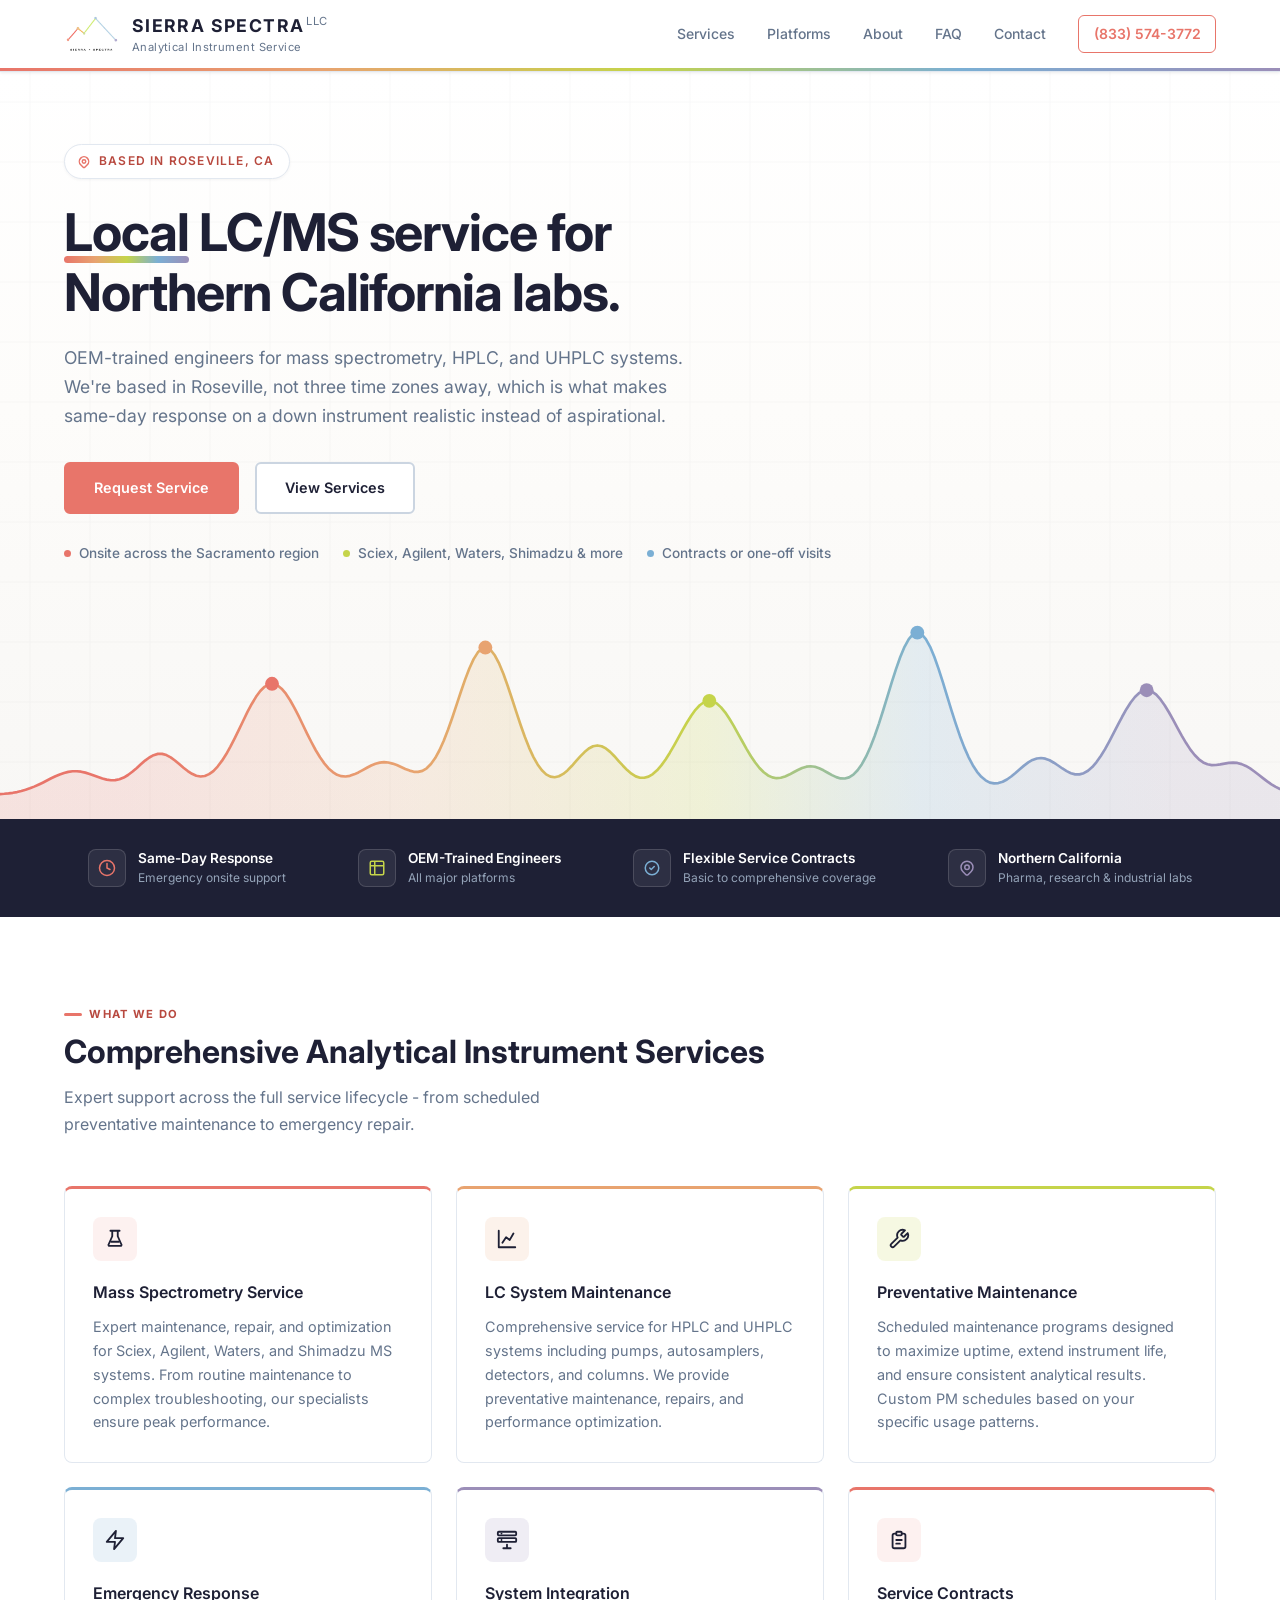
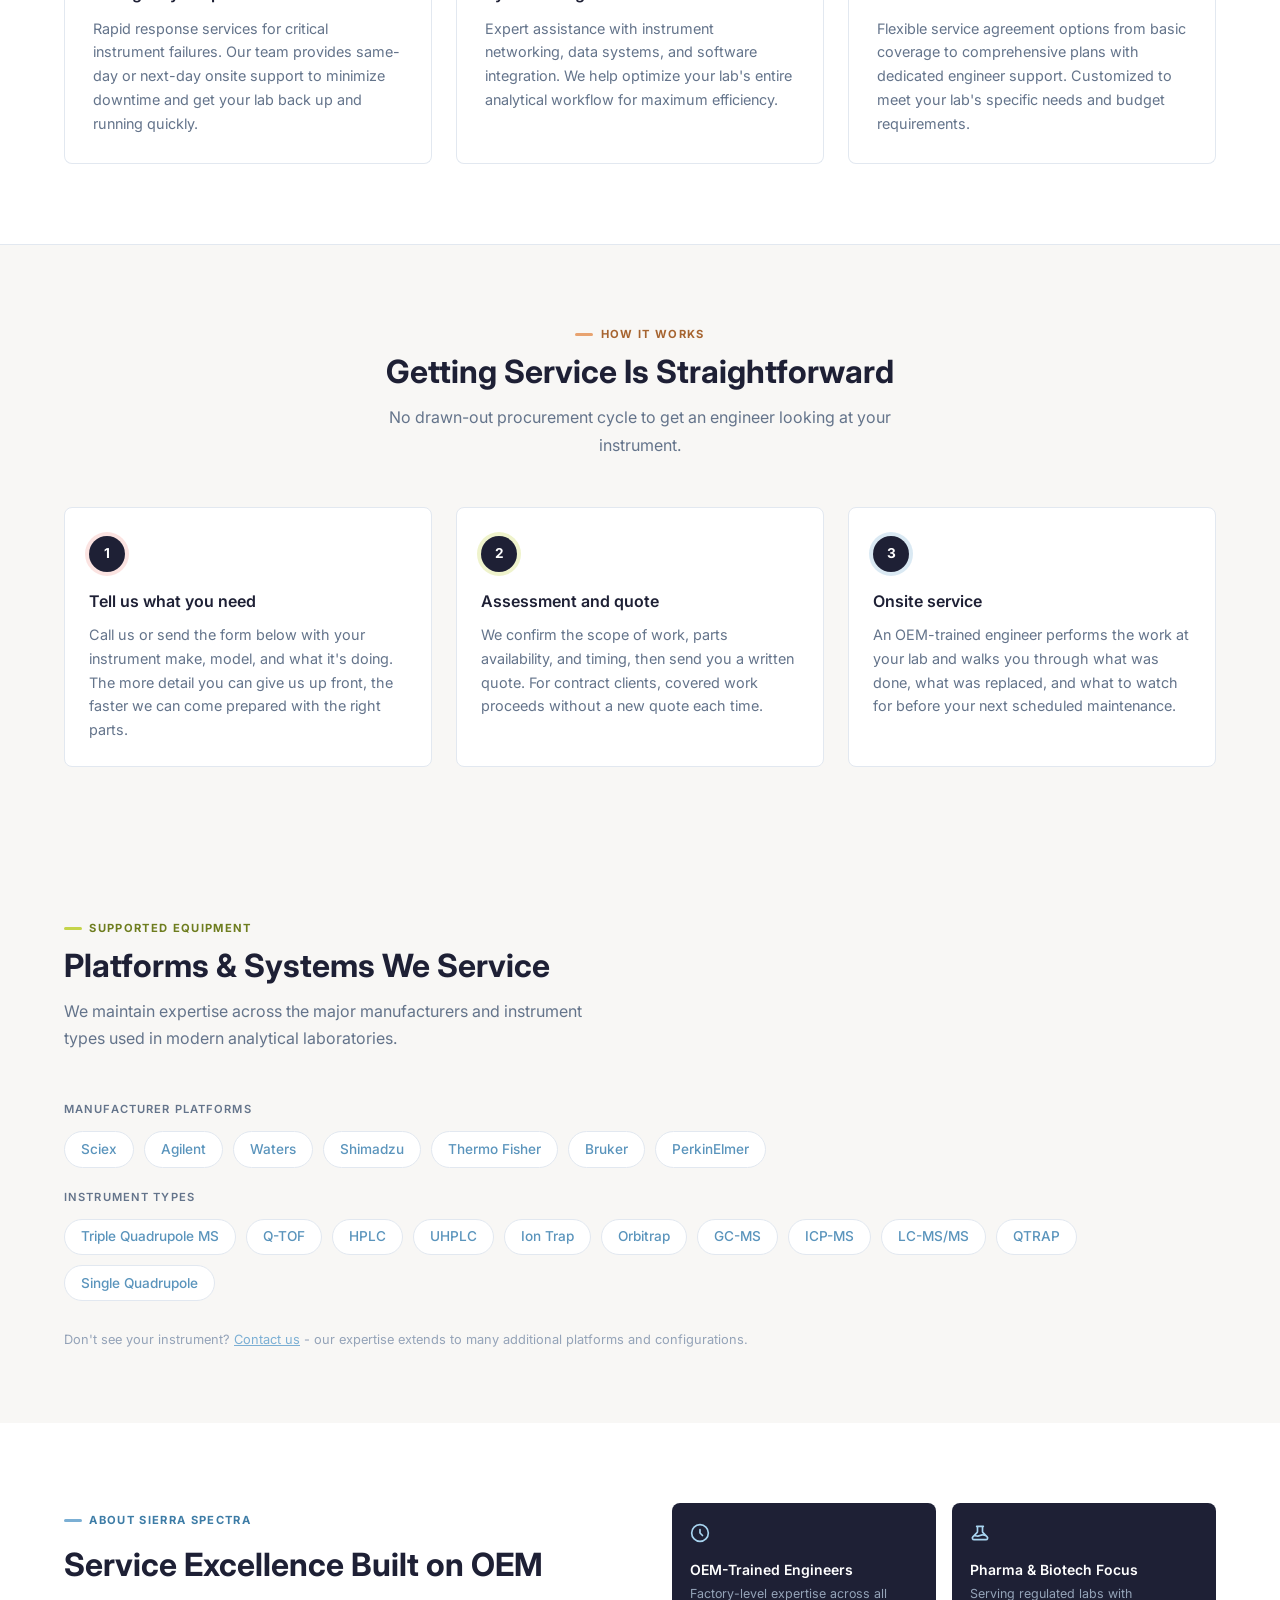
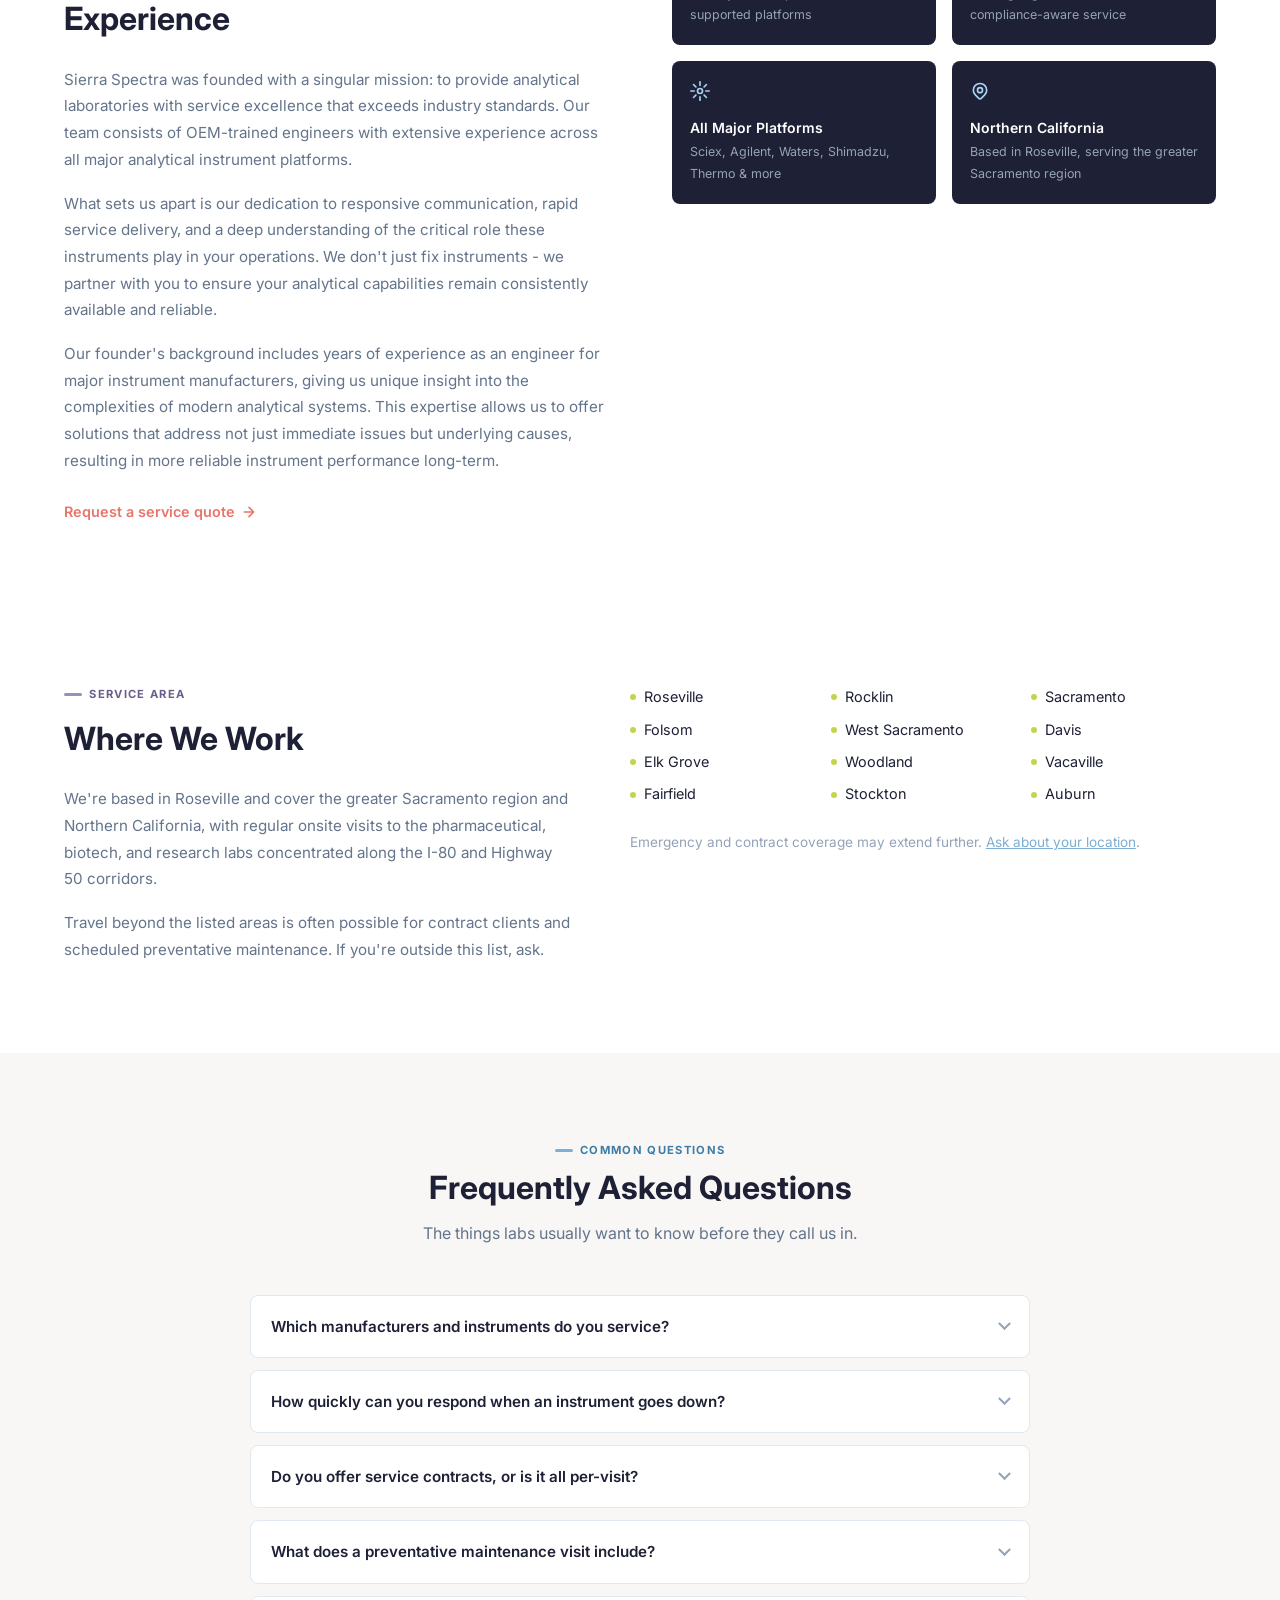
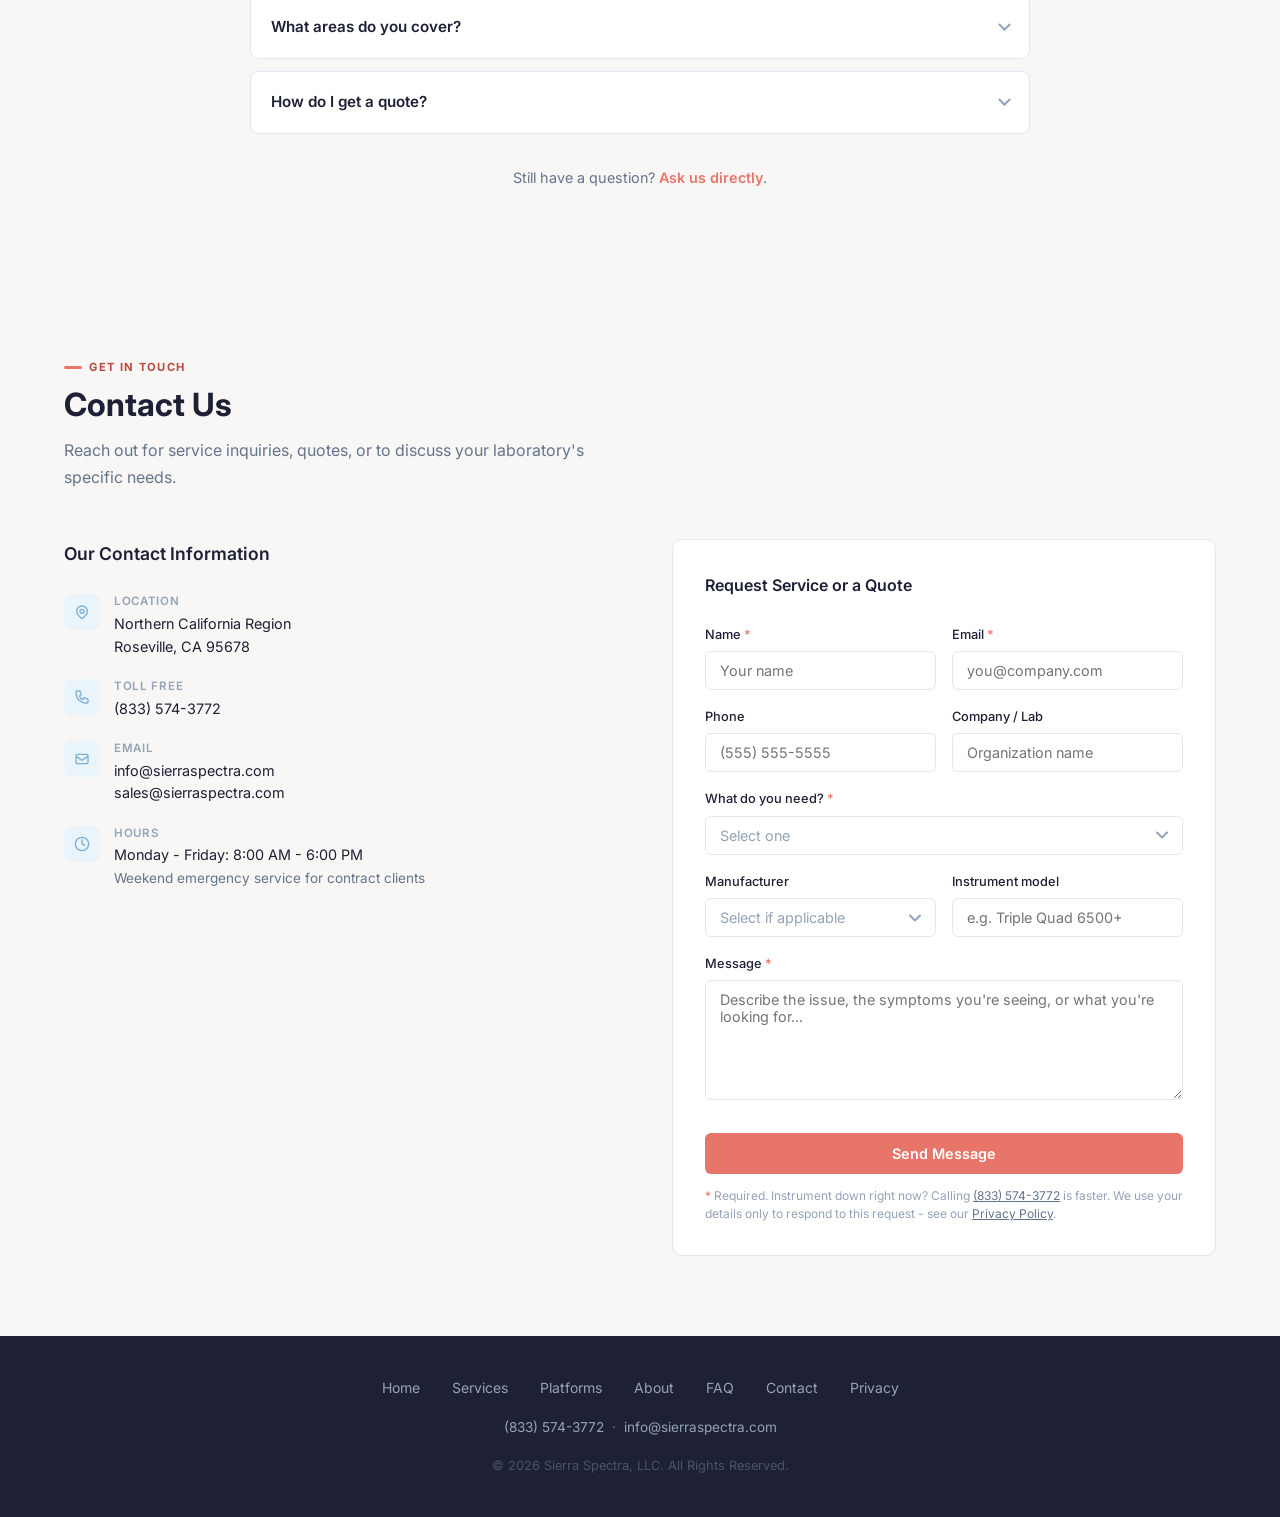
==== commit 3cdbfe36: "Re-differentiate: spectrum-led light hero, locality-first positioning 2K Scientific's current site s" ====
--- a/index.html
+++ b/index.html
@@ -4,32 +4,32 @@
     <meta charset="UTF-8">
     <meta name="viewport" content="width=device-width, initial-scale=1.0">
 
-    <title>Sierra Spectra LLC - LC/MS &amp; Analytical Instrument Service | Roseville, CA</title>
-    <meta name="description" content="OEM-trained engineers servicing mass spectrometry, HPLC, and UHPLC systems across Northern California. Same-day emergency response, preventative maintenance, and flexible service contracts. Based in Roseville, CA.">
+    <title>LC/MS &amp; Analytical Instrument Service in Roseville, CA | Sierra Spectra LLC</title>
+    <meta name="description" content="Local LC/MS and analytical instrument service for Northern California labs. OEM-trained engineers in Roseville, CA with same-day emergency response.">
     <link rel="canonical" href="https://sierraspectra.com/">
     <meta name="robots" content="index, follow">
     <meta name="theme-color" content="#1e2035">
 
     <!-- Favicons -->
-    <link rel="icon" href="/assets/logo-mark.svg" type="image/svg+xml">
-    <link rel="apple-touch-icon" href="/assets/SSLogo_FullColor_NoText.png">
+    <link rel="icon" href="assets/logo-mark.svg" type="image/svg+xml">
+    <link rel="apple-touch-icon" href="assets/SSLogo_FullColor_NoText.png">
 
     <!-- Open Graph (LinkedIn, Facebook, Slack, iMessage link previews) -->
     <meta property="og:type" content="website">
     <meta property="og:site_name" content="Sierra Spectra LLC">
     <meta property="og:url" content="https://sierraspectra.com/">
-    <meta property="og:title" content="Sierra Spectra LLC - LC/MS &amp; Analytical Instrument Service">
-    <meta property="og:description" content="OEM-trained engineers servicing mass spectrometry, HPLC, and UHPLC systems across Northern California. Same-day emergency response and flexible service contracts.">
+    <meta property="og:title" content="Sierra Spectra LLC - Local LC/MS Service for Northern California Labs">
+    <meta property="og:description" content="Local LC/MS and analytical instrument service for Northern California labs. OEM-trained engineers in Roseville, CA with same-day emergency response.">
     <meta property="og:image" content="https://sierraspectra.com/assets/og-image.png">
     <meta property="og:image:width" content="1200">
     <meta property="og:image:height" content="630">
-    <meta property="og:image:alt" content="Sierra Spectra LLC - Expert LC/MS and analytical instrument service, Roseville, California">
+    <meta property="og:image:alt" content="Sierra Spectra LLC - Local LC/MS service for Northern California labs, based in Roseville">
     <meta property="og:locale" content="en_US">
 
     <!-- Twitter / X card -->
     <meta name="twitter:card" content="summary_large_image">
-    <meta name="twitter:title" content="Sierra Spectra LLC - LC/MS &amp; Analytical Instrument Service">
-    <meta name="twitter:description" content="OEM-trained engineers servicing mass spectrometry, HPLC, and UHPLC systems across Northern California.">
+    <meta name="twitter:title" content="Sierra Spectra LLC - Local LC/MS Service for Northern California Labs">
+    <meta name="twitter:description" content="Local LC/MS and analytical instrument service for Northern California labs. OEM-trained engineers based in Roseville, CA.">
     <meta name="twitter:image" content="https://sierraspectra.com/assets/og-image.png">
 
     <link rel="preconnect" href="https://fonts.googleapis.com">
@@ -44,6 +44,16 @@
             --sky:     #7BAFD4;   /* logo: peak dot      */
             --purple:  #9B8EB8;   /* logo: rightmost dot */
 
+            /* Darkened spectrum for TEXT. Every raw brand color above fails
+               WCAG AA on white for small text (coral is 2.92:1, lime 1.63:1),
+               so labels and headings use these instead. Raw colors stay for
+               decorative marks, and on navy where they all pass comfortably. */
+            --coral-ink:  #B8493F;   /* 5.17:1 on white */
+            --orange-ink: #A66430;   /* 4.68:1 */
+            --lime-ink:   #6E7D1F;   /* 4.55:1 */
+            --sky-ink:    #3D7CA6;   /* 4.53:1 */
+            --purple-ink: #6B5E8A;   /* 5.84:1 */
+
             /* Functional aliases */
             --navy:    #1e2035;   /* dark text / header bg */
             --blue:    #7BAFD4;   /* sky blue - links, icons, accents */
@@ -51,6 +61,7 @@
             --slate:   #64748b;
             --slate-lt:#94a3b8;
             --border:  #e2e8f0;
+            --border-dk:#cbd5e1;
             --gray-bg: #f8f7f5;   /* very slightly warm off-white */
             --white:   #ffffff;
         }
@@ -192,55 +203,140 @@
             color: var(--navy);
         }
 
-        /* ===== HERO ===== */
+        /* ===== HERO =====
+           Light and spectrum-led. The chromatogram trace along the bottom is
+           built from the same peak geometry as the logo mark, so the identity
+           lives in the layout instead of only in the header. */
         .hero {
             position: relative;
-            min-height: 520px;
-            display: flex;
-            align-items: center;
-            background: linear-gradient(135deg, #1e2035 0%, #2a3a5a 55%, #3a5878 100%);
+            background: linear-gradient(180deg, var(--white) 0%, #fdfcfa 45%, var(--gray-bg) 100%);
             overflow: hidden;
         }
 
         .hero-pattern {
             position: absolute;
             inset: 0;
-            background-image: url("data:image/svg+xml,%3Csvg xmlns='http://www.w3.org/2000/svg' width='60' height='60'%3E%3Cpath d='M0 0h60v60H0z' fill='none'/%3E%3Cpath d='M0 30h60M30 0v60' stroke='%23ffffff' stroke-width='0.5' opacity='0.08'/%3E%3C/svg%3E");
+            background-image: url("data:image/svg+xml,%3Csvg xmlns='http://www.w3.org/2000/svg' width='60' height='60'%3E%3Cpath d='M0 0h60v60H0z' fill='none'/%3E%3Cpath d='M0 30h60M30 0v60' stroke='%231e2035' stroke-width='0.5' opacity='0.05'/%3E%3C/svg%3E");
             pointer-events: none;
         }
 
         .hero-content {
             position: relative;
             z-index: 1;
-            padding: 5rem 0;
+            /* The trace is full-bleed, so its height is always 100vw/6.
+               Reserving that plus a gap keeps text clear of it at any width,
+               including ultrawide, without a breakpoint per size. */
+            padding: 4.5rem 0 calc(16.7vw + 2.5rem);
         }
 
         .hero-eyebrow {
-            display: inline-block;
+            display: inline-flex;
+            align-items: center;
+            gap: 0.5rem;
             font-size: 0.75rem;
             font-weight: 600;
-            letter-spacing: 0.12em;
+            letter-spacing: 0.1em;
             text-transform: uppercase;
-            color: #a8d4f0;
+            color: var(--coral-ink);
+            background: var(--white);
+            border: 1px solid var(--border);
+            border-radius: 9999px;
+            padding: 0.4rem 0.9rem 0.4rem 0.75rem;
+            margin-bottom: 1.5rem;
+            box-shadow: 0 1px 3px rgba(30,32,53,0.05);
+        }
+
+        .hero-eyebrow svg {
+            width: 14px;
+            height: 14px;
+            stroke: var(--coral);
+            flex-shrink: 0;
+        }
+
+        .hero h1 {
+            font-size: clamp(2.1rem, 4.4vw, 3.25rem);
+            font-weight: 700;
+            color: var(--navy);
+            line-height: 1.15;
+            letter-spacing: -0.02em;
+            max-width: 720px;
             margin-bottom: 1.25rem;
         }
 
-        .hero h1 {
-            font-size: clamp(2rem, 4vw, 3rem);
-            font-weight: 700;
-            color: var(--white);
-            line-height: 1.2;
-            max-width: 680px;
-            margin-bottom: 1.25rem;
+        /* Spectrum underline on the locality phrase - the differentiator gets
+           the brand's own visual signature. */
+        .hero h1 .spectrum-mark {
+            position: relative;
+            white-space: nowrap;
+        }
+
+        .hero h1 .spectrum-mark::after {
+            content: '';
+            position: absolute;
+            left: 0;
+            right: 0;
+            bottom: 0.02em;
+            height: 0.14em;
+            border-radius: 9999px;
+            background: linear-gradient(to right, #E8756A, #E8A370, #C5D44A, #7BAFD4, #9B8EB8);
         }
 
         .hero-sub {
             font-size: 1.1rem;
             font-weight: 400;
-            color: #cbd5e1;
-            max-width: 600px;
-            margin-bottom: 2.25rem;
-            line-height: 1.6;
+            color: var(--slate);
+            max-width: 620px;
+            margin-bottom: 2rem;
+            line-height: 1.65;
+        }
+
+        .hero-proof {
+            display: flex;
+            flex-wrap: wrap;
+            gap: 0.5rem 1.5rem;
+            margin-top: 1.75rem;
+            list-style: none;
+        }
+
+        .hero-proof li {
+            display: flex;
+            align-items: center;
+            gap: 0.5rem;
+            font-size: 0.85rem;
+            font-weight: 500;
+            color: var(--slate);
+        }
+
+        .hero-proof li::before {
+            content: '';
+            width: 7px;
+            height: 7px;
+            border-radius: 50%;
+            flex-shrink: 0;
+        }
+
+        .hero-proof li:nth-child(1)::before { background: var(--coral); }
+        .hero-proof li:nth-child(2)::before { background: var(--lime); }
+        .hero-proof li:nth-child(3)::before { background: var(--sky); }
+
+        /* Chromatogram trace across the base of the hero. aspect-ratio matches
+           the 1200x200 viewBox, so the whole trace fits at every width without
+           cropping (slice) or letterboxing (meet), and the apex dots stay round. */
+        .hero-chroma {
+            position: absolute;
+            left: 0;
+            right: 0;
+            bottom: -1px;
+            aspect-ratio: 6 / 1;
+            height: auto;
+            z-index: 0;
+            pointer-events: none;
+        }
+
+        .hero-chroma svg {
+            display: block;
+            width: 100%;
+            height: 100%;
         }
 
         .hero-ctas {
@@ -270,27 +366,28 @@
 
         .btn-ghost {
             display: inline-block;
-            background: transparent;
-            color: var(--white);
+            background: var(--white);
+            color: var(--navy);
             font-size: 0.9rem;
             font-weight: 600;
             padding: 0.75rem 1.75rem;
             border-radius: 6px;
             text-decoration: none;
-            border: 2px solid rgba(255,255,255,0.4);
+            border: 2px solid var(--border-dk);
             transition: all 0.2s;
         }
 
         .btn-ghost:hover {
-            border-color: rgba(255,255,255,0.8);
-            background: rgba(255,255,255,0.1);
-        }
-
-        /* ===== STATS BAR ===== */
+            border-color: var(--navy);
+            transform: translateY(-1px);
+        }
+
+        /* ===== STATS BAR =====
+           Inverted to navy. The page silhouette is light hero -> dark band ->
+           light body, rather than the usual dark hero on a light page. */
         .stats-bar {
-            background: var(--gray-bg);
-            border-bottom: 1px solid var(--border);
-            padding: 1.5rem 0;
+            background: var(--navy);
+            padding: 1.75rem 0;
         }
 
         .stats-grid {
@@ -307,11 +404,11 @@
         }
 
         .stat-icon {
-            width: 36px;
-            height: 36px;
-            background: var(--white);
+            width: 38px;
+            height: 38px;
+            background: rgba(255,255,255,0.07);
             border-radius: 8px;
-            border: 1px solid var(--border);
+            border: 1px solid rgba(255,255,255,0.14);
             display: flex;
             align-items: center;
             justify-content: center;
@@ -321,19 +418,23 @@
         .stat-icon svg {
             width: 18px;
             height: 18px;
-            color: var(--blue);
-            stroke: var(--blue);
-        }
+        }
+
+        /* One spectrum color per stat. All five clear 5:1 on navy. */
+        .stat-item:nth-child(1) .stat-icon svg { stroke: var(--coral); }
+        .stat-item:nth-child(2) .stat-icon svg { stroke: var(--lime); }
+        .stat-item:nth-child(3) .stat-icon svg { stroke: var(--sky); }
+        .stat-item:nth-child(4) .stat-icon svg { stroke: var(--purple); }
 
         .stat-label {
             font-size: 0.85rem;
             font-weight: 600;
-            color: var(--navy);
+            color: var(--white);
         }
 
         .stat-sub {
             font-size: 0.75rem;
-            color: var(--slate);
+            color: #94a3b8;
             margin-top: -2px;
         }
 
@@ -346,14 +447,43 @@
             text-align: center;
         }
 
+        /* Each section takes one color from the logo, so the page reads as a
+           spectrum from top to bottom. Ink variants, not the raw brand colors,
+           because this is small uppercase text. */
         .section-eyebrow {
-            display: inline-block;
+            display: inline-flex;
+            align-items: center;
+            gap: 0.45rem;
             font-size: 0.7rem;
-            font-weight: 600;
+            font-weight: 700;
             letter-spacing: 0.12em;
             text-transform: uppercase;
-            color: var(--coral);
+            color: var(--coral-ink);
             margin-bottom: 0.5rem;
+        }
+
+        .section-eyebrow::before {
+            content: '';
+            width: 18px;
+            height: 3px;
+            border-radius: 9999px;
+            background: var(--coral);
+        }
+
+        .section-eyebrow.is-orange { color: var(--orange-ink); }
+        .section-eyebrow.is-orange::before { background: var(--orange); }
+
+        .section-eyebrow.is-lime { color: var(--lime-ink); }
+        .section-eyebrow.is-lime::before { background: var(--lime); }
+
+        .section-eyebrow.is-sky { color: var(--sky-ink); }
+        .section-eyebrow.is-sky::before { background: var(--sky); }
+
+        .section-eyebrow.is-purple { color: var(--purple-ink); }
+        .section-eyebrow.is-purple::before { background: var(--purple); }
+
+        .section-header.centered .section-eyebrow {
+            justify-content: center;
         }
 
         .section-header h2 {
@@ -387,25 +517,45 @@
             gap: 1.5rem;
         }
 
+        /* Each card carries one color from the logo. --accent is set per card
+           below, so the grid sweeps through the spectrum left to right. */
         .service-card {
+            --accent: var(--coral);
+            --accent-tint: rgba(232,117,106,0.10);
             border: 1px solid var(--border);
             border-radius: 8px;
             padding: 1.75rem;
             background: var(--white);
             transition: all 0.2s;
-            border-left: 4px solid transparent;
+            border-top: 3px solid var(--accent);
         }
 
         .service-card:hover {
-            border-left-color: var(--coral);
-            box-shadow: 0 4px 16px rgba(232,117,106,0.12);
-            transform: translateY(-2px);
+            box-shadow: 0 6px 20px rgba(30,32,53,0.09);
+            transform: translateY(-3px);
+        }
+
+        .service-card:nth-child(2) {
+            --accent: var(--orange);
+            --accent-tint: rgba(232,163,112,0.14);
+        }
+        .service-card:nth-child(3) {
+            --accent: var(--lime);
+            --accent-tint: rgba(197,212,74,0.16);
+        }
+        .service-card:nth-child(4) {
+            --accent: var(--sky);
+            --accent-tint: rgba(123,175,212,0.16);
+        }
+        .service-card:nth-child(5) {
+            --accent: var(--purple);
+            --accent-tint: rgba(155,142,184,0.16);
         }
 
         .service-card-icon {
             width: 44px;
             height: 44px;
-            background: #eaf4fb;
+            background: var(--accent-tint);
             border-radius: 8px;
             display: flex;
             align-items: center;
@@ -416,7 +566,7 @@
         .service-card-icon svg {
             width: 22px;
             height: 22px;
-            stroke: var(--blue);
+            stroke: var(--navy);
         }
 
         .service-card h3 {
@@ -881,8 +1031,8 @@
         }
 
         .process-step-num {
-            width: 34px;
-            height: 34px;
+            width: 36px;
+            height: 36px;
             border-radius: 50%;
             background: var(--navy);
             color: var(--white);
@@ -892,7 +1042,12 @@
             align-items: center;
             justify-content: center;
             margin-bottom: 1rem;
-        }
+            box-shadow: 0 0 0 4px var(--ring, rgba(232,117,106,0.18));
+        }
+
+        .process-step:nth-child(1) .process-step-num { --ring: rgba(232,117,106,0.20); }
+        .process-step:nth-child(2) .process-step-num { --ring: rgba(197,212,74,0.28); }
+        .process-step:nth-child(3) .process-step-num { --ring: rgba(123,175,212,0.28); }
 
         .process-step h3 {
             font-size: 1rem;
@@ -1176,6 +1331,15 @@
                 grid-template-columns: 1fr;
             }
 
+            .hero-content {
+                padding: 3.5rem 0 calc(16.7vw + 2rem);
+            }
+
+            .hero-proof {
+                flex-direction: column;
+                gap: 0.4rem;
+            }
+
             .hero-ctas {
                 flex-direction: column;
                 align-items: flex-start;
@@ -1195,6 +1359,10 @@
 
             .about-highlights {
                 grid-template-columns: 1fr;
+            }
+
+            .hero-content {
+                padding: 3rem 0 calc(16.7vw + 1.5rem);
             }
         }
     </style>
@@ -1215,7 +1383,7 @@
       "@id": "https://sierraspectra.com/#business",
       "name": "Sierra Spectra LLC",
       "alternateName": "Sierra Spectra",
-      "description": "OEM-trained engineers providing maintenance, repair, and support for mass spectrometry, liquid chromatography, and analytical instrumentation across Northern California.",
+      "description": "Local LC/MS and analytical instrument service for Northern California laboratories. OEM-trained engineers for mass spectrometry, HPLC, and UHPLC systems, based in Roseville, CA.",
       "url": "https://sierraspectra.com/",
       "logo": "https://sierraspectra.com/assets/SSLogo_FullColor.png",
       "image": "https://sierraspectra.com/assets/og-image.png",
@@ -1383,13 +1551,57 @@
     <section id="home" class="hero">
         <div class="hero-pattern"></div>
         <div class="container hero-content">
-            <div class="hero-eyebrow">Northern California - Roseville, CA</div>
-            <h1>Expert LC/MS &amp; Analytical Instrument Service</h1>
-            <p class="hero-sub">OEM-trained engineers providing rapid-response maintenance, repair, and support for mass spectrometry, liquid chromatography, and analytical instrumentation across pharmaceutical, research, and industrial laboratories.</p>
+            <div class="hero-eyebrow">
+                <svg viewBox="0 0 24 24" fill="none" stroke-width="2.5" stroke-linecap="round" stroke-linejoin="round" aria-hidden="true">
+                    <path d="M17.657 16.657L13.414 20.9a1.998 1.998 0 01-2.827 0l-4.244-4.243a8 8 0 1111.314 0z"/>
+                    <path d="M15 11a3 3 0 11-6 0 3 3 0 016 0z"/>
+                </svg>
+                Based in Roseville, CA
+            </div>
+            <h1><span class="spectrum-mark">Local</span> LC/MS service for Northern California labs.</h1>
+            <p class="hero-sub">OEM-trained engineers for mass spectrometry, HPLC, and UHPLC systems. We're based in Roseville, not three time zones away, which is what makes same-day response on a down instrument realistic instead of aspirational.</p>
             <div class="hero-ctas">
                 <a href="#contact" class="btn-primary">Request Service</a>
                 <a href="#services" class="btn-ghost">View Services</a>
             </div>
+            <ul class="hero-proof">
+                <li>Onsite across the Sacramento region</li>
+                <li>Sciex, Agilent, Waters, Shimadzu &amp; more</li>
+                <li>Contracts or one-off visits</li>
+            </ul>
+        </div>
+
+        <!-- Chromatogram built from the same peak geometry as the logo mark.
+             Decorative: the information is all stated in the text above. -->
+        <div class="hero-chroma" aria-hidden="true">
+            <svg viewBox="0 0 1200 200" preserveAspectRatio="xMidYMax meet" xmlns="http://www.w3.org/2000/svg">
+                <defs>
+                    <linearGradient id="chroma-line" x1="0" y1="0" x2="1200" y2="0" gradientUnits="userSpaceOnUse">
+                        <stop offset="0.10" stop-color="#E8756A"/>
+                        <stop offset="0.32" stop-color="#E8A370"/>
+                        <stop offset="0.55" stop-color="#C5D44A"/>
+                        <stop offset="0.72" stop-color="#7BAFD4"/>
+                        <stop offset="0.92" stop-color="#9B8EB8"/>
+                    </linearGradient>
+                    <linearGradient id="chroma-fill" x1="0" y1="0" x2="1200" y2="0" gradientUnits="userSpaceOnUse">
+                        <stop offset="0.10" stop-color="#E8756A" stop-opacity="0.16"/>
+                        <stop offset="0.32" stop-color="#E8A370" stop-opacity="0.16"/>
+                        <stop offset="0.55" stop-color="#C5D44A" stop-opacity="0.18"/>
+                        <stop offset="0.72" stop-color="#7BAFD4" stop-opacity="0.18"/>
+                        <stop offset="0.92" stop-color="#9B8EB8" stop-opacity="0.16"/>
+                    </linearGradient>
+                </defs>
+
+                <path fill="url(#chroma-fill)" d="M0,175.4 L4,175.1 L8,174.7 L12,174.2 L16,173.5 L20,172.5 L24,171.4 L28,170.0 L32,168.4 L36,166.6 L40,164.7 L44,162.7 L48,160.6 L52,158.7 L56,157.0 L60,155.6 L64,154.6 L68,154.0 L72,154.0 L76,154.4 L80,155.3 L84,156.5 L88,158.0 L92,159.4 L96,160.8 L100,161.8 L104,162.4 L108,162.3 L112,161.5 L116,159.9 L120,157.5 L124,154.5 L128,151.1 L132,147.5 L136,144.0 L140,141.1 L144,138.9 L148,137.7 L152,137.7 L156,138.8 L160,141.0 L164,143.9 L168,147.2 L172,150.7 L176,153.8 L180,156.4 L184,158.2 L188,158.9 L192,158.4 L196,156.7 L200,153.8 L204,149.6 L208,144.3 L212,138.1 L216,130.9 L220,123.1 L224,114.9 L228,106.6 L232,98.4 L236,90.9 L240,84.2 L244,78.8 L248,74.8 L252,72.5 L256,72.1 L260,73.4 L264,76.6 L268,81.3 L272,87.4 L276,94.5 L280,102.4 L284,110.6 L288,118.9 L292,126.8 L296,134.3 L300,140.9 L304,146.6 L308,151.3 L312,154.8 L316,157.3 L320,158.6 L324,158.9 L328,158.3 L332,156.9 L336,155.1 L340,152.9 L344,150.7 L348,148.6 L352,147.0 L356,145.9 L360,145.5 L364,145.8 L368,146.8 L372,148.2 L376,150.0 L380,151.9 L384,153.4 L388,154.5 L392,154.6 L396,153.6 L400,151.2 L404,147.2 L408,141.6 L412,134.3 L416,125.4 L420,115.1 L424,103.8 L428,91.8 L432,79.7 L436,68.1 L440,57.6 L444,48.9 L448,42.5 L452,38.8 L456,38.1 L460,40.3 L464,45.5 L468,53.1 L472,62.8 L476,74.0 L480,86.0 L484,98.4 L488,110.4 L492,121.6 L496,131.8 L500,140.5 L504,147.6 L508,153.1 L512,156.9 L516,159.0 L520,159.6 L524,158.7 L528,156.5 L532,153.2 L536,149.1 L540,144.6 L544,140.1 L548,136.0 L552,132.7 L556,130.6 L560,129.8 L564,130.5 L568,132.6 L572,135.8 L576,139.9 L580,144.4 L584,148.8 L588,152.9 L592,156.3 L596,158.8 L600,160.1 L604,160.1 L608,159.0 L612,156.6 L616,153.1 L620,148.5 L624,142.9 L628,136.6 L632,129.7 L636,122.5 L640,115.2 L644,108.3 L648,101.9 L652,96.4 L656,92.1 L660,89.3 L664,88.1 L668,88.5 L672,90.5 L676,94.1 L680,99.0 L684,105.0 L688,111.7 L692,118.9 L696,126.1 L700,133.2 L704,139.9 L708,145.8 L712,150.9 L716,154.9 L720,157.9 L724,159.7 L728,160.5 L732,160.1 L736,158.9 L740,157.1 L744,154.9 L748,152.8 L752,150.9 L756,149.7 L760,149.3 L764,149.8 L768,151.2 L772,153.1 L776,155.4 L780,157.6 L784,159.5 L788,160.7 L792,160.8 L796,159.7 L800,157.2 L804,153.1 L808,147.4 L812,140.1 L816,131.3 L820,120.9 L824,109.3 L828,96.8 L832,83.8 L836,70.7 L840,58.2 L844,46.9 L848,37.3 L852,30.1 L856,25.5 L860,24.0 L864,25.5 L868,30.1 L872,37.3 L876,46.9 L880,58.2 L884,70.7 L888,83.8 L892,96.9 L896,109.4 L900,121.1 L904,131.6 L908,140.7 L912,148.3 L916,154.5 L920,159.2 L924,162.5 L928,164.6 L932,165.4 L936,165.1 L940,163.8 L944,161.7 L948,158.9 L952,155.6 L956,152.1 L960,148.7 L964,145.7 L968,143.4 L972,142.0 L976,141.6 L980,142.2 L984,143.7 L988,146.0 L992,148.6 L996,151.4 L1000,153.9 L1004,155.8 L1008,156.9 L1012,156.9 L1016,155.8 L1020,153.5 L1024,150.1 L1028,145.4 L1032,139.7 L1036,133.2 L1040,125.9 L1044,118.3 L1048,110.5 L1052,102.9 L1056,95.8 L1060,89.5 L1064,84.4 L1068,80.6 L1072,78.5 L1076,78.0 L1080,79.3 L1084,82.2 L1088,86.7 L1092,92.3 L1096,98.9 L1100,106.1 L1104,113.5 L1108,120.8 L1112,127.6 L1116,133.7 L1120,138.8 L1124,142.8 L1128,145.7 L1132,147.4 L1136,148.2 L1140,148.1 L1144,147.5 L1148,146.8 L1152,146.2 L1156,145.9 L1160,146.2 L1164,147.3 L1168,149.0 L1172,151.3 L1176,154.2 L1180,157.3 L1184,160.4 L1188,163.5 L1192,166.2 L1196,168.6 L1200,170.6 L1200,200 L0,200 Z"/>
+
+                <path fill="none" stroke="url(#chroma-line)" stroke-width="2.5" stroke-linejoin="round" stroke-linecap="round" d="M0,175.4 L4,175.1 L8,174.7 L12,174.2 L16,173.5 L20,172.5 L24,171.4 L28,170.0 L32,168.4 L36,166.6 L40,164.7 L44,162.7 L48,160.6 L52,158.7 L56,157.0 L60,155.6 L64,154.6 L68,154.0 L72,154.0 L76,154.4 L80,155.3 L84,156.5 L88,158.0 L92,159.4 L96,160.8 L100,161.8 L104,162.4 L108,162.3 L112,161.5 L116,159.9 L120,157.5 L124,154.5 L128,151.1 L132,147.5 L136,144.0 L140,141.1 L144,138.9 L148,137.7 L152,137.7 L156,138.8 L160,141.0 L164,143.9 L168,147.2 L172,150.7 L176,153.8 L180,156.4 L184,158.2 L188,158.9 L192,158.4 L196,156.7 L200,153.8 L204,149.6 L208,144.3 L212,138.1 L216,130.9 L220,123.1 L224,114.9 L228,106.6 L232,98.4 L236,90.9 L240,84.2 L244,78.8 L248,74.8 L252,72.5 L256,72.1 L260,73.4 L264,76.6 L268,81.3 L272,87.4 L276,94.5 L280,102.4 L284,110.6 L288,118.9 L292,126.8 L296,134.3 L300,140.9 L304,146.6 L308,151.3 L312,154.8 L316,157.3 L320,158.6 L324,158.9 L328,158.3 L332,156.9 L336,155.1 L340,152.9 L344,150.7 L348,148.6 L352,147.0 L356,145.9 L360,145.5 L364,145.8 L368,146.8 L372,148.2 L376,150.0 L380,151.9 L384,153.4 L388,154.5 L392,154.6 L396,153.6 L400,151.2 L404,147.2 L408,141.6 L412,134.3 L416,125.4 L420,115.1 L424,103.8 L428,91.8 L432,79.7 L436,68.1 L440,57.6 L444,48.9 L448,42.5 L452,38.8 L456,38.1 L460,40.3 L464,45.5 L468,53.1 L472,62.8 L476,74.0 L480,86.0 L484,98.4 L488,110.4 L492,121.6 L496,131.8 L500,140.5 L504,147.6 L508,153.1 L512,156.9 L516,159.0 L520,159.6 L524,158.7 L528,156.5 L532,153.2 L536,149.1 L540,144.6 L544,140.1 L548,136.0 L552,132.7 L556,130.6 L560,129.8 L564,130.5 L568,132.6 L572,135.8 L576,139.9 L580,144.4 L584,148.8 L588,152.9 L592,156.3 L596,158.8 L600,160.1 L604,160.1 L608,159.0 L612,156.6 L616,153.1 L620,148.5 L624,142.9 L628,136.6 L632,129.7 L636,122.5 L640,115.2 L644,108.3 L648,101.9 L652,96.4 L656,92.1 L660,89.3 L664,88.1 L668,88.5 L672,90.5 L676,94.1 L680,99.0 L684,105.0 L688,111.7 L692,118.9 L696,126.1 L700,133.2 L704,139.9 L708,145.8 L712,150.9 L716,154.9 L720,157.9 L724,159.7 L728,160.5 L732,160.1 L736,158.9 L740,157.1 L744,154.9 L748,152.8 L752,150.9 L756,149.7 L760,149.3 L764,149.8 L768,151.2 L772,153.1 L776,155.4 L780,157.6 L784,159.5 L788,160.7 L792,160.8 L796,159.7 L800,157.2 L804,153.1 L808,147.4 L812,140.1 L816,131.3 L820,120.9 L824,109.3 L828,96.8 L832,83.8 L836,70.7 L840,58.2 L844,46.9 L848,37.3 L852,30.1 L856,25.5 L860,24.0 L864,25.5 L868,30.1 L872,37.3 L876,46.9 L880,58.2 L884,70.7 L888,83.8 L892,96.9 L896,109.4 L900,121.1 L904,131.6 L908,140.7 L912,148.3 L916,154.5 L920,159.2 L924,162.5 L928,164.6 L932,165.4 L936,165.1 L940,163.8 L944,161.7 L948,158.9 L952,155.6 L956,152.1 L960,148.7 L964,145.7 L968,143.4 L972,142.0 L976,141.6 L980,142.2 L984,143.7 L988,146.0 L992,148.6 L996,151.4 L1000,153.9 L1004,155.8 L1008,156.9 L1012,156.9 L1016,155.8 L1020,153.5 L1024,150.1 L1028,145.4 L1032,139.7 L1036,133.2 L1040,125.9 L1044,118.3 L1048,110.5 L1052,102.9 L1056,95.8 L1060,89.5 L1064,84.4 L1068,80.6 L1072,78.5 L1076,78.0 L1080,79.3 L1084,82.2 L1088,86.7 L1092,92.3 L1096,98.9 L1100,106.1 L1104,113.5 L1108,120.8 L1112,127.6 L1116,133.7 L1120,138.8 L1124,142.8 L1128,145.7 L1132,147.4 L1136,148.2 L1140,148.1 L1144,147.5 L1148,146.8 L1152,146.2 L1156,145.9 L1160,146.2 L1164,147.3 L1168,149.0 L1172,151.3 L1176,154.2 L1180,157.3 L1184,160.4 L1188,163.5 L1192,166.2 L1196,168.6 L1200,170.6"/>
+
+                <circle cx="255" cy="72.0" r="6.5" fill="#E8756A"/>
+                <circle cx="455" cy="38.0" r="6.5" fill="#E8A370"/>
+                <circle cx="665" cy="88.0" r="6.5" fill="#C5D44A"/>
+                <circle cx="860" cy="24.0" r="6.5" fill="#7BAFD4"/>
+                <circle cx="1075" cy="78.0" r="6.5" fill="#9B8EB8"/>
+            </svg>
         </div>
     </section>
 
@@ -1542,7 +1754,7 @@
     <section id="process" class="process">
         <div class="container">
             <div class="section-header centered">
-                <div class="section-eyebrow">How It Works</div>
+                <div class="section-eyebrow is-orange">How It Works</div>
                 <h2>Getting Service Is Straightforward</h2>
                 <p>No drawn-out procurement cycle to get an engineer looking at your instrument.</p>
             </div>
@@ -1573,7 +1785,7 @@
     <section id="platforms" class="platforms">
         <div class="container">
             <div class="section-header">
-                <div class="section-eyebrow">Supported Equipment</div>
+                <div class="section-eyebrow is-lime">Supported Equipment</div>
                 <h2>Platforms &amp; Systems We Service</h2>
                 <p>We maintain expertise across the major manufacturers and instrument types used in modern analytical laboratories.</p>
             </div>
@@ -1617,7 +1829,7 @@
         <div class="container">
             <div class="about-grid">
                 <div class="about-text">
-                    <div class="section-eyebrow">About Sierra Spectra</div>
+                    <div class="section-eyebrow is-sky">About Sierra Spectra</div>
                     <h2>Service Excellence Built on OEM Experience</h2>
 
                     <p>Sierra Spectra was founded with a singular mission: to provide analytical laboratories with service excellence that exceeds industry standards. Our team consists of OEM-trained engineers with extensive experience across all major analytical instrument platforms.</p>
@@ -1728,7 +1940,7 @@
         <div class="container">
             <div class="coverage-grid">
                 <div class="coverage-text">
-                    <div class="section-eyebrow">Service Area</div>
+                    <div class="section-eyebrow is-purple">Service Area</div>
                     <h2 style="font-size: clamp(1.5rem, 3vw, 2rem); font-weight: 700; color: var(--navy); margin-bottom: 1.25rem;">Where We Work</h2>
                     <p>We're based in Roseville and cover the greater Sacramento region and Northern California, with regular onsite visits to the pharmaceutical, biotech, and research labs concentrated along the I-80 and Highway 50 corridors.</p>
                     <p>Travel beyond the listed areas is often possible for contract clients and scheduled preventative maintenance. If you're outside this list, ask.</p>
@@ -1767,7 +1979,7 @@
     <section id="faq" class="faq">
         <div class="container">
             <div class="section-header centered">
-                <div class="section-eyebrow">Common Questions</div>
+                <div class="section-eyebrow is-sky">Common Questions</div>
                 <h2>Frequently Asked Questions</h2>
                 <p>The things labs usually want to know before they call us in.</p>
             </div>
@@ -1987,7 +2199,7 @@
                         <p class="form-note">
                             <span class="required-mark" aria-hidden="true">*</span> Required.
                             Instrument down right now? Calling <a href="tel:+18335743772">(833) 574-3772</a> is faster.
-                            We use your details only to respond to this request - see our <a href="/privacy.html">Privacy Policy</a>.
+                            We use your details only to respond to this request - see our <a href="privacy.html">Privacy Policy</a>.
                         </p>
                     </form>
 
@@ -2021,7 +2233,7 @@
                     <a href="#about">About</a>
                     <a href="#faq">FAQ</a>
                     <a href="#contact">Contact</a>
-                    <a href="/privacy.html">Privacy</a>
+                    <a href="privacy.html">Privacy</a>
                 </nav>
                 <div class="footer-contact">
                     <a href="tel:+18335743772">(833) 574-3772</a>
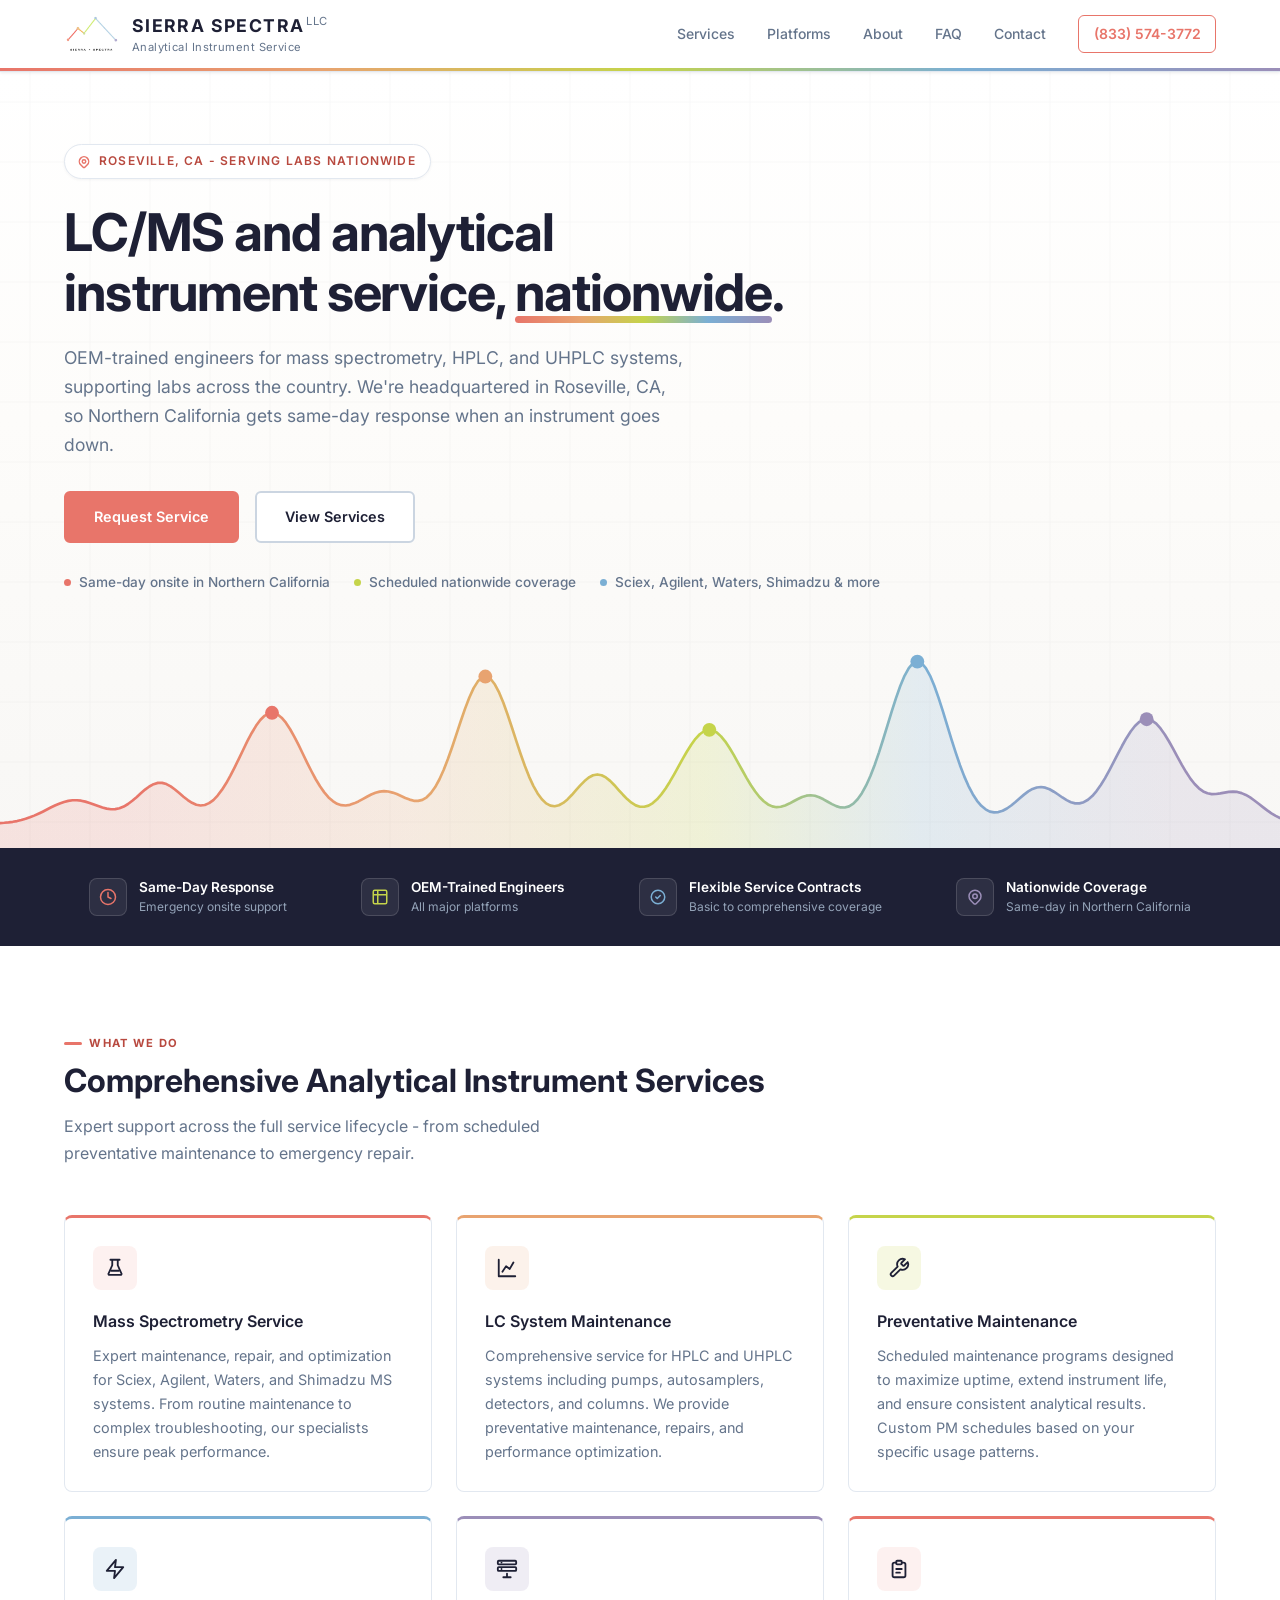
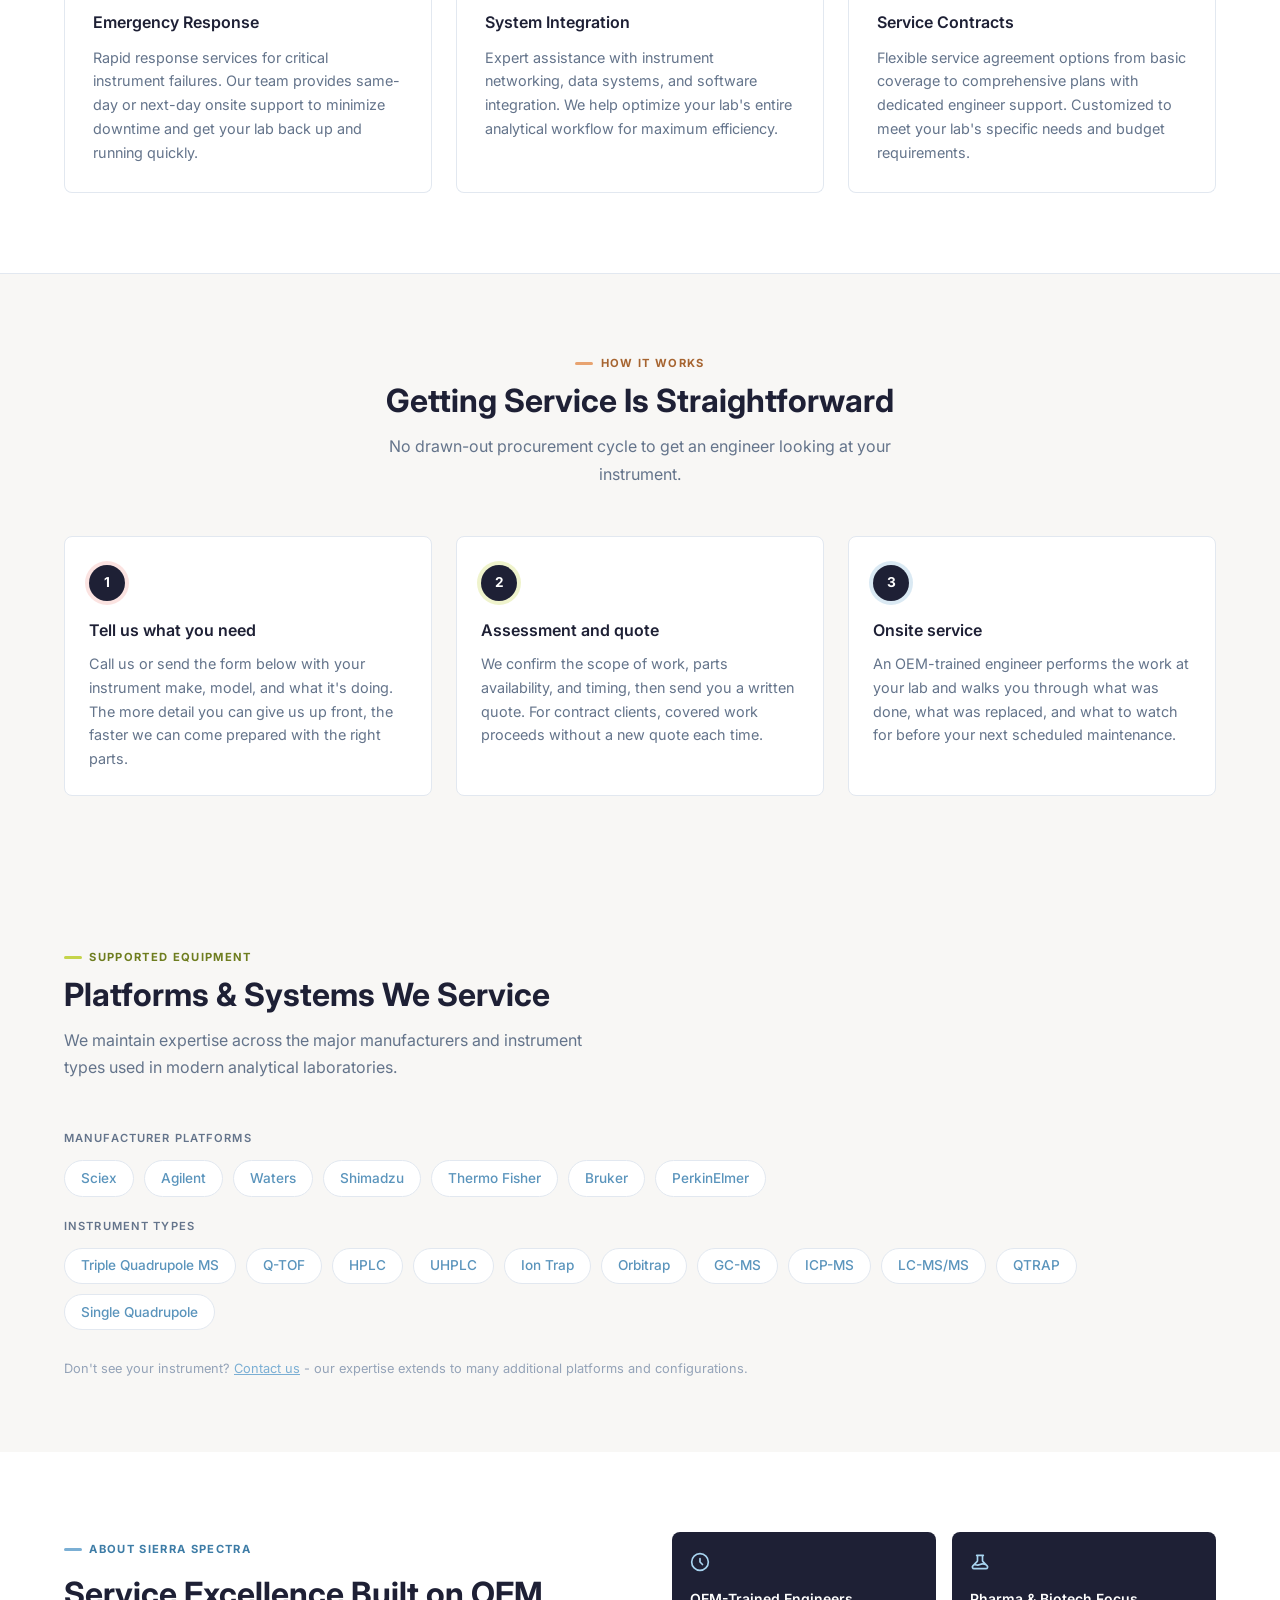
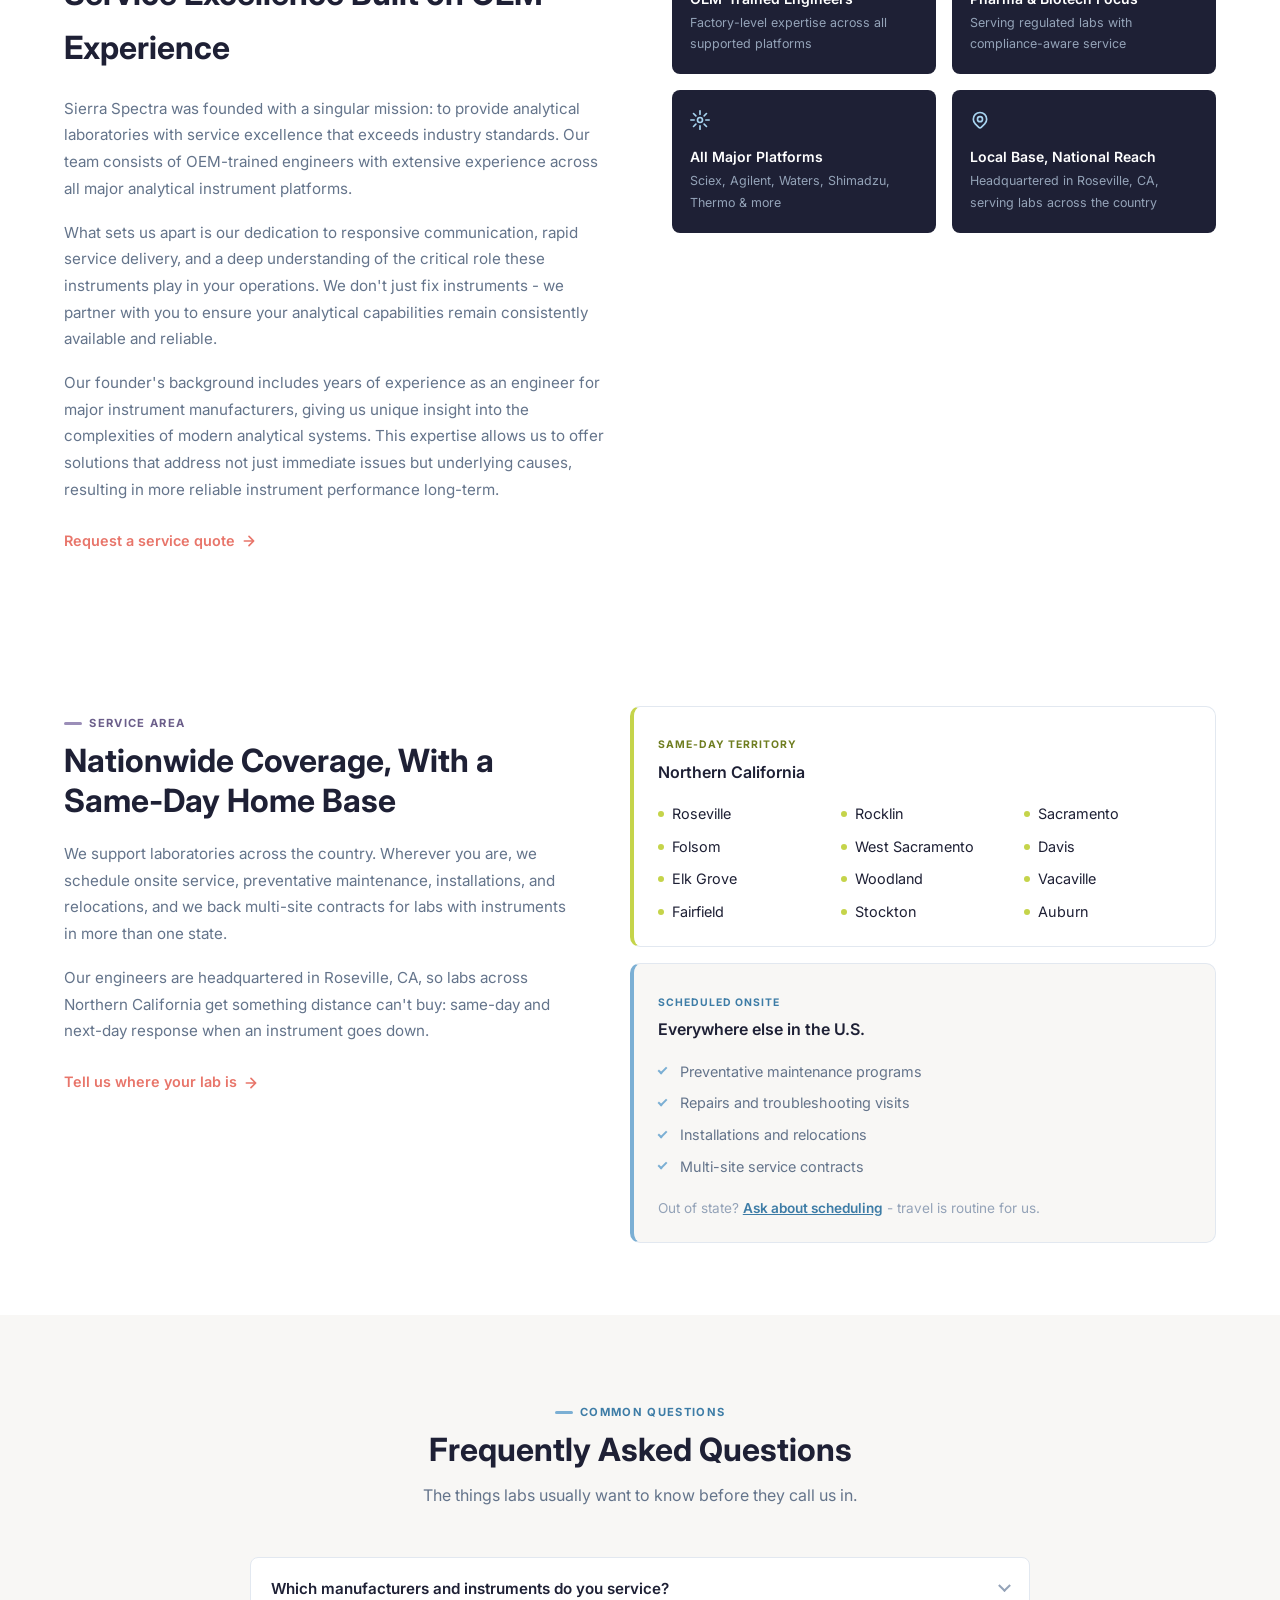
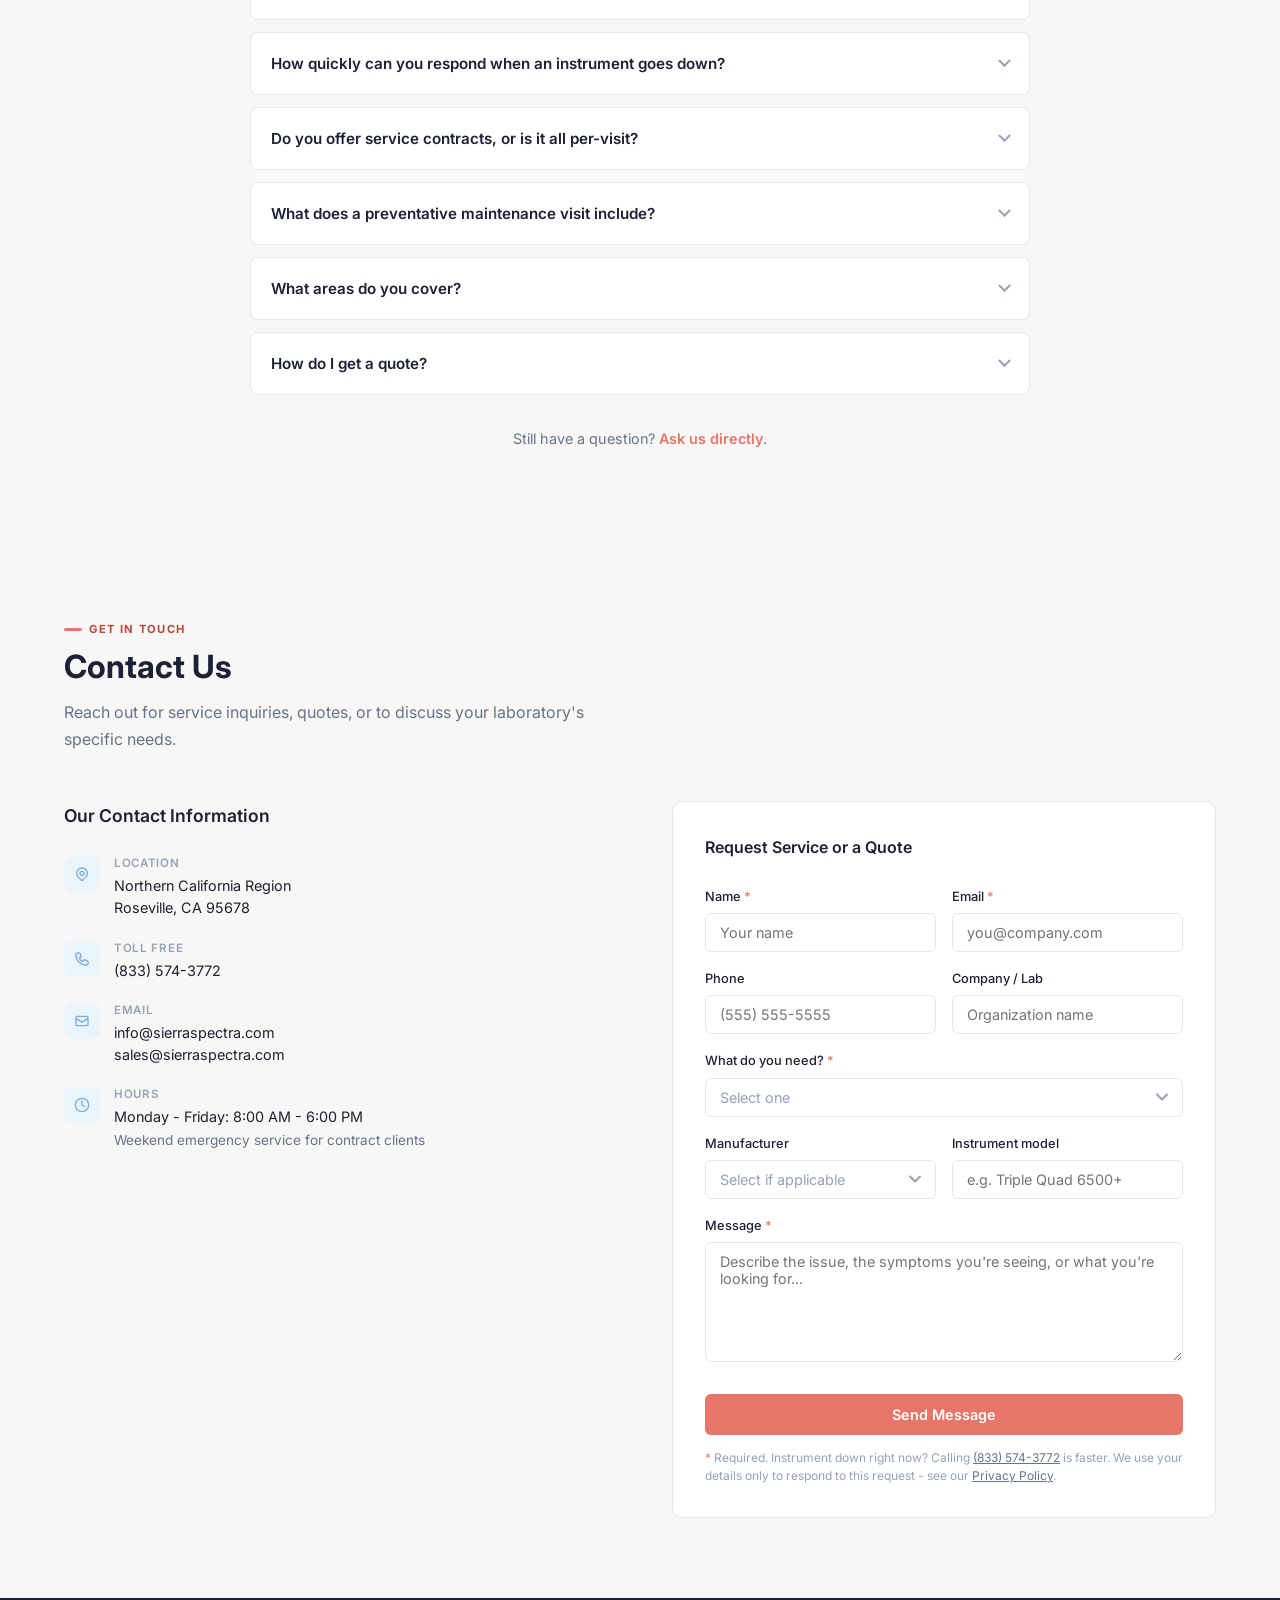
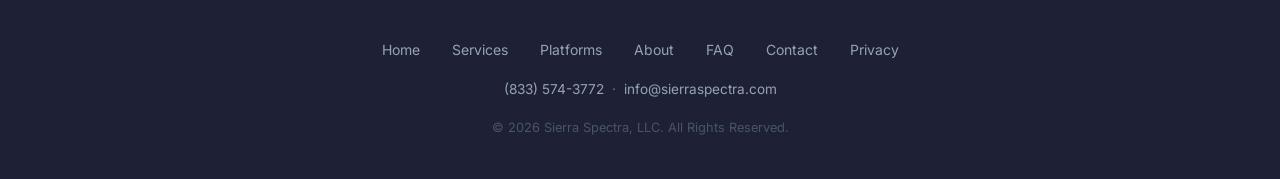
==== commit 9ad0a88f: "Widen positioning to nationwide, keep same-day as a regional advantage The previous copy capped the " ====
--- a/index.html
+++ b/index.html
@@ -4,8 +4,8 @@
     <meta charset="UTF-8">
     <meta name="viewport" content="width=device-width, initial-scale=1.0">
 
-    <title>LC/MS &amp; Analytical Instrument Service in Roseville, CA | Sierra Spectra LLC</title>
-    <meta name="description" content="Local LC/MS and analytical instrument service for Northern California labs. OEM-trained engineers in Roseville, CA with same-day emergency response.">
+    <title>Nationwide LC/MS &amp; Analytical Instrument Service | Sierra Spectra LLC</title>
+    <meta name="description" content="OEM-trained engineers servicing LC/MS, HPLC, and UHPLC systems nationwide. Based in Roseville, CA, with same-day onsite response across Northern California.">
     <link rel="canonical" href="https://sierraspectra.com/">
     <meta name="robots" content="index, follow">
     <meta name="theme-color" content="#1e2035">
@@ -18,18 +18,18 @@
     <meta property="og:type" content="website">
     <meta property="og:site_name" content="Sierra Spectra LLC">
     <meta property="og:url" content="https://sierraspectra.com/">
-    <meta property="og:title" content="Sierra Spectra LLC - Local LC/MS Service for Northern California Labs">
-    <meta property="og:description" content="Local LC/MS and analytical instrument service for Northern California labs. OEM-trained engineers in Roseville, CA with same-day emergency response.">
+    <meta property="og:title" content="Sierra Spectra LLC - Nationwide LC/MS &amp; Analytical Instrument Service">
+    <meta property="og:description" content="OEM-trained engineers servicing LC/MS, HPLC, and UHPLC systems nationwide. Based in Roseville, CA, with same-day onsite response across Northern California.">
     <meta property="og:image" content="https://sierraspectra.com/assets/og-image.png">
     <meta property="og:image:width" content="1200">
     <meta property="og:image:height" content="630">
-    <meta property="og:image:alt" content="Sierra Spectra LLC - Local LC/MS service for Northern California labs, based in Roseville">
+    <meta property="og:image:alt" content="Sierra Spectra LLC - Nationwide LC/MS and analytical instrument service, based in Roseville, California">
     <meta property="og:locale" content="en_US">
 
     <!-- Twitter / X card -->
     <meta name="twitter:card" content="summary_large_image">
-    <meta name="twitter:title" content="Sierra Spectra LLC - Local LC/MS Service for Northern California Labs">
-    <meta name="twitter:description" content="Local LC/MS and analytical instrument service for Northern California labs. OEM-trained engineers based in Roseville, CA.">
+    <meta name="twitter:title" content="Sierra Spectra LLC - Nationwide LC/MS &amp; Analytical Instrument Service">
+    <meta name="twitter:description" content="OEM-trained engineers servicing LC/MS, HPLC, and UHPLC systems nationwide. Based in Roseville, CA.">
     <meta name="twitter:image" content="https://sierraspectra.com/assets/og-image.png">
 
     <link rel="preconnect" href="https://fonts.googleapis.com">
@@ -1075,6 +1075,14 @@
             align-items: start;
         }
 
+        .coverage-text h2 {
+            font-size: clamp(1.5rem, 3vw, 2rem);
+            font-weight: 700;
+            color: var(--navy);
+            line-height: 1.25;
+            margin-bottom: 1.25rem;
+        }
+
         .coverage-text p {
             font-size: 0.95rem;
             color: var(--slate);
@@ -1082,12 +1090,80 @@
             margin-bottom: 1.1rem;
         }
 
+        /* Two tiers: the fast-response zone and everywhere else. The city list
+           is a speed promise, not the boundary of where we work. */
+        .coverage-tiers {
+            display: grid;
+            gap: 1rem;
+        }
+
+        .coverage-tier {
+            border: 1px solid var(--border);
+            border-radius: 10px;
+            padding: 1.4rem 1.5rem;
+            background: var(--white);
+            border-left: 4px solid var(--accent, var(--lime));
+        }
+
+        .coverage-tier.is-national {
+            --accent: var(--sky);
+            background: var(--gray-bg);
+        }
+
+        .coverage-tier-head {
+            margin-bottom: 1rem;
+        }
+
+        .coverage-tier-badge {
+            display: inline-block;
+            font-size: 0.65rem;
+            font-weight: 700;
+            letter-spacing: 0.1em;
+            text-transform: uppercase;
+            color: var(--lime-ink);
+            margin-bottom: 0.3rem;
+        }
+
+        .coverage-tier.is-national .coverage-tier-badge {
+            color: var(--sky-ink);
+        }
+
+        .coverage-tier-head h3 {
+            font-size: 1rem;
+            font-weight: 600;
+            color: var(--navy);
+        }
+
+        .coverage-national {
+            list-style: none;
+            display: grid;
+            gap: 0.45rem;
+        }
+
+        .coverage-national li {
+            position: relative;
+            padding-left: 1.4rem;
+            font-size: 0.9rem;
+            color: var(--slate);
+        }
+
+        .coverage-national li::before {
+            content: '';
+            position: absolute;
+            left: 0;
+            top: 0.55em;
+            width: 9px;
+            height: 5px;
+            border-left: 2px solid var(--sky);
+            border-bottom: 2px solid var(--sky);
+            transform: rotate(-45deg);
+        }
+
         .coverage-cities {
             display: grid;
             grid-template-columns: repeat(3, 1fr);
             gap: 0.5rem 1rem;
             list-style: none;
-            margin-top: 0.5rem;
         }
 
         .coverage-cities li {
@@ -1108,9 +1184,14 @@
         }
 
         .coverage-note {
-            margin-top: 1.5rem;
+            margin-top: 1.1rem;
             font-size: 0.85rem;
             color: var(--slate-lt);
+        }
+
+        .coverage-note a {
+            color: var(--sky-ink);
+            font-weight: 600;
         }
 
         /* ===== FAQ ===== */
@@ -1322,6 +1403,8 @@
             .coverage-cities {
                 grid-template-columns: 1fr 1fr;
             }
+
+            .coverage-text h2 br { display: none; }
 
             .about-highlights {
                 grid-template-columns: 1fr 1fr;
@@ -1383,7 +1466,7 @@
       "@id": "https://sierraspectra.com/#business",
       "name": "Sierra Spectra LLC",
       "alternateName": "Sierra Spectra",
-      "description": "Local LC/MS and analytical instrument service for Northern California laboratories. OEM-trained engineers for mass spectrometry, HPLC, and UHPLC systems, based in Roseville, CA.",
+      "description": "Nationwide LC/MS and analytical instrument service. OEM-trained engineers for mass spectrometry, HPLC, and UHPLC systems, headquartered in Roseville, CA, with same-day onsite response across Northern California.",
       "url": "https://sierraspectra.com/",
       "logo": "https://sierraspectra.com/assets/SSLogo_FullColor.png",
       "image": "https://sierraspectra.com/assets/og-image.png",
@@ -1397,6 +1480,8 @@
         "addressCountry": "US"
       },
       "areaServed": [
+        { "@type": "Country", "name": "United States" },
+        { "@type": "State", "name": "California" },
         { "@type": "State", "name": "Northern California" },
         { "@type": "City", "name": "Roseville" },
         { "@type": "City", "name": "Sacramento" },
@@ -1479,7 +1564,7 @@
           "name": "What areas do you cover?",
           "acceptedAnswer": {
             "@type": "Answer",
-            "text": "We are based in Roseville, CA and serve the greater Sacramento region and Northern California, including Rocklin, Sacramento, Folsom, West Sacramento, Davis, Elk Grove, Woodland, Vacaville, Fairfield, Stockton, and Auburn."
+            "text": "We serve laboratories nationwide. Our engineers are headquartered in Roseville, CA, so labs across Northern California get same-day and next-day onsite response. Everywhere else in the country we schedule onsite visits, preventative maintenance, installations, and relocations, and support service contracts."
           }
         },
         {
@@ -1556,18 +1641,18 @@
                     <path d="M17.657 16.657L13.414 20.9a1.998 1.998 0 01-2.827 0l-4.244-4.243a8 8 0 1111.314 0z"/>
                     <path d="M15 11a3 3 0 11-6 0 3 3 0 016 0z"/>
                 </svg>
-                Based in Roseville, CA
+                Roseville, CA - serving labs nationwide
             </div>
-            <h1><span class="spectrum-mark">Local</span> LC/MS service for Northern California labs.</h1>
-            <p class="hero-sub">OEM-trained engineers for mass spectrometry, HPLC, and UHPLC systems. We're based in Roseville, not three time zones away, which is what makes same-day response on a down instrument realistic instead of aspirational.</p>
+            <h1>LC/MS and analytical instrument service, <span class="spectrum-mark">nationwide</span>.</h1>
+            <p class="hero-sub">OEM-trained engineers for mass spectrometry, HPLC, and UHPLC systems, supporting labs across the country. We're headquartered in Roseville, CA, so Northern California gets same-day response when an instrument goes down.</p>
             <div class="hero-ctas">
                 <a href="#contact" class="btn-primary">Request Service</a>
                 <a href="#services" class="btn-ghost">View Services</a>
             </div>
             <ul class="hero-proof">
-                <li>Onsite across the Sacramento region</li>
+                <li>Same-day onsite in Northern California</li>
+                <li>Scheduled nationwide coverage</li>
                 <li>Sciex, Agilent, Waters, Shimadzu &amp; more</li>
-                <li>Contracts or one-off visits</li>
             </ul>
         </div>
 
@@ -1654,8 +1739,8 @@
                         </svg>
                     </div>
                     <div>
-                        <div class="stat-label">Northern California</div>
-                        <div class="stat-sub">Pharma, research &amp; industrial labs</div>
+                        <div class="stat-label">Nationwide Coverage</div>
+                        <div class="stat-sub">Same-day in Northern California</div>
                     </div>
                 </div>
             </div>
@@ -1896,8 +1981,8 @@
                             <path d="M17.657 16.657L13.414 20.9a1.998 1.998 0 01-2.827 0l-4.244-4.243a8 8 0 1111.314 0z"/>
                             <path d="M15 11a3 3 0 11-6 0 3 3 0 016 0z"/>
                         </svg>
-                        <h4>Northern California</h4>
-                        <p>Based in Roseville, serving the greater Sacramento region</p>
+                        <h4>Local Base, National Reach</h4>
+                        <p>Headquartered in Roseville, CA, serving labs across the country</p>
                     </div>
                 </div>
             </div>
@@ -1941,35 +2026,61 @@
             <div class="coverage-grid">
                 <div class="coverage-text">
                     <div class="section-eyebrow is-purple">Service Area</div>
-                    <h2 style="font-size: clamp(1.5rem, 3vw, 2rem); font-weight: 700; color: var(--navy); margin-bottom: 1.25rem;">Where We Work</h2>
-                    <p>We're based in Roseville and cover the greater Sacramento region and Northern California, with regular onsite visits to the pharmaceutical, biotech, and research labs concentrated along the I-80 and Highway 50 corridors.</p>
-                    <p>Travel beyond the listed areas is often possible for contract clients and scheduled preventative maintenance. If you're outside this list, ask.</p>
+                    <h2>Nationwide Coverage, With a Same-Day Home Base</h2>
+                    <p>We support laboratories across the country. Wherever you are, we schedule onsite service, preventative maintenance, installations, and relocations, and we back multi-site contracts for labs with instruments in more than one state.</p>
+                    <p>Our engineers are headquartered in Roseville, CA, so labs across Northern California get something distance can't buy: same-day and next-day response when an instrument goes down.</p>
+                    <a href="#contact" class="about-cta">
+                        Tell us where your lab is
+                        <svg width="16" height="16" viewBox="0 0 24 24" fill="none" stroke="currentColor" stroke-width="2.5" stroke-linecap="round" stroke-linejoin="round" aria-hidden="true">
+                            <path d="M5 12h14M12 5l7 7-7 7"/>
+                        </svg>
+                    </a>
                 </div>
 
-                <div>
-                    <!--
-                      TODO - CONFIRM OR TRIM THIS LIST. This is the one place on the
-                      page that commits you to driving somewhere. It was drafted from
-                      "Northern California / Roseville" and the biotech corridors near
-                      Sacramento. Delete any city you would not actually travel to, and
-                      add the ones you would (Bay Area? Reno? Chico? Modesto?).
-                      Keep it in sync with "areaServed" in the JSON-LD block in <head>.
-                    -->
-                    <ul class="coverage-cities">
-                        <li>Roseville</li>
-                        <li>Rocklin</li>
-                        <li>Sacramento</li>
-                        <li>Folsom</li>
-                        <li>West Sacramento</li>
-                        <li>Davis</li>
-                        <li>Elk Grove</li>
-                        <li>Woodland</li>
-                        <li>Vacaville</li>
-                        <li>Fairfield</li>
-                        <li>Stockton</li>
-                        <li>Auburn</li>
-                    </ul>
-                    <p class="coverage-note">Emergency and contract coverage may extend further. <a href="#contact" style="color: var(--blue);">Ask about your location</a>.</p>
+                <div class="coverage-tiers">
+                    <div class="coverage-tier is-same-day">
+                        <div class="coverage-tier-head">
+                            <span class="coverage-tier-badge">Same-day territory</span>
+                            <h3>Northern California</h3>
+                        </div>
+                        <!--
+                          TODO - CONFIRM OR TRIM THIS LIST. These are the cities where
+                          you're committing to a same-day/next-day drive, so they should
+                          be the ones you'd genuinely reach that fast. Add or remove
+                          freely (Bay Area? Reno? Chico? Modesto?) and keep it in sync
+                          with "areaServed" in the JSON-LD block in <head>.
+                          This list is NOT the limit of where you work - the nationwide
+                          tier below covers everywhere else.
+                        -->
+                        <ul class="coverage-cities">
+                            <li>Roseville</li>
+                            <li>Rocklin</li>
+                            <li>Sacramento</li>
+                            <li>Folsom</li>
+                            <li>West Sacramento</li>
+                            <li>Davis</li>
+                            <li>Elk Grove</li>
+                            <li>Woodland</li>
+                            <li>Vacaville</li>
+                            <li>Fairfield</li>
+                            <li>Stockton</li>
+                            <li>Auburn</li>
+                        </ul>
+                    </div>
+
+                    <div class="coverage-tier is-national">
+                        <div class="coverage-tier-head">
+                            <span class="coverage-tier-badge">Scheduled onsite</span>
+                            <h3>Everywhere else in the U.S.</h3>
+                        </div>
+                        <ul class="coverage-national">
+                            <li>Preventative maintenance programs</li>
+                            <li>Repairs and troubleshooting visits</li>
+                            <li>Installations and relocations</li>
+                            <li>Multi-site service contracts</li>
+                        </ul>
+                        <p class="coverage-note">Out of state? <a href="#contact">Ask about scheduling</a> - travel is routine for us.</p>
+                    </div>
                 </div>
             </div>
         </div>
@@ -2016,7 +2127,7 @@
                 <details class="faq-item">
                     <summary>What areas do you cover?</summary>
                     <div class="faq-answer">
-                        <p>We're based in Roseville, CA and serve the greater Sacramento region and Northern California. See <a href="#coverage">our service area</a> for the cities we visit regularly. Coverage often extends further for contract clients and scheduled work.</p>
+                        <p>We serve laboratories nationwide. Our engineers are headquartered in Roseville, CA, so labs across Northern California get same-day and next-day onsite response; everywhere else in the country we schedule onsite visits, PMs, installations, and relocations, and we support multi-site contracts. See <a href="#coverage">our service area</a> for the breakdown.</p>
                     </div>
                 </details>
 
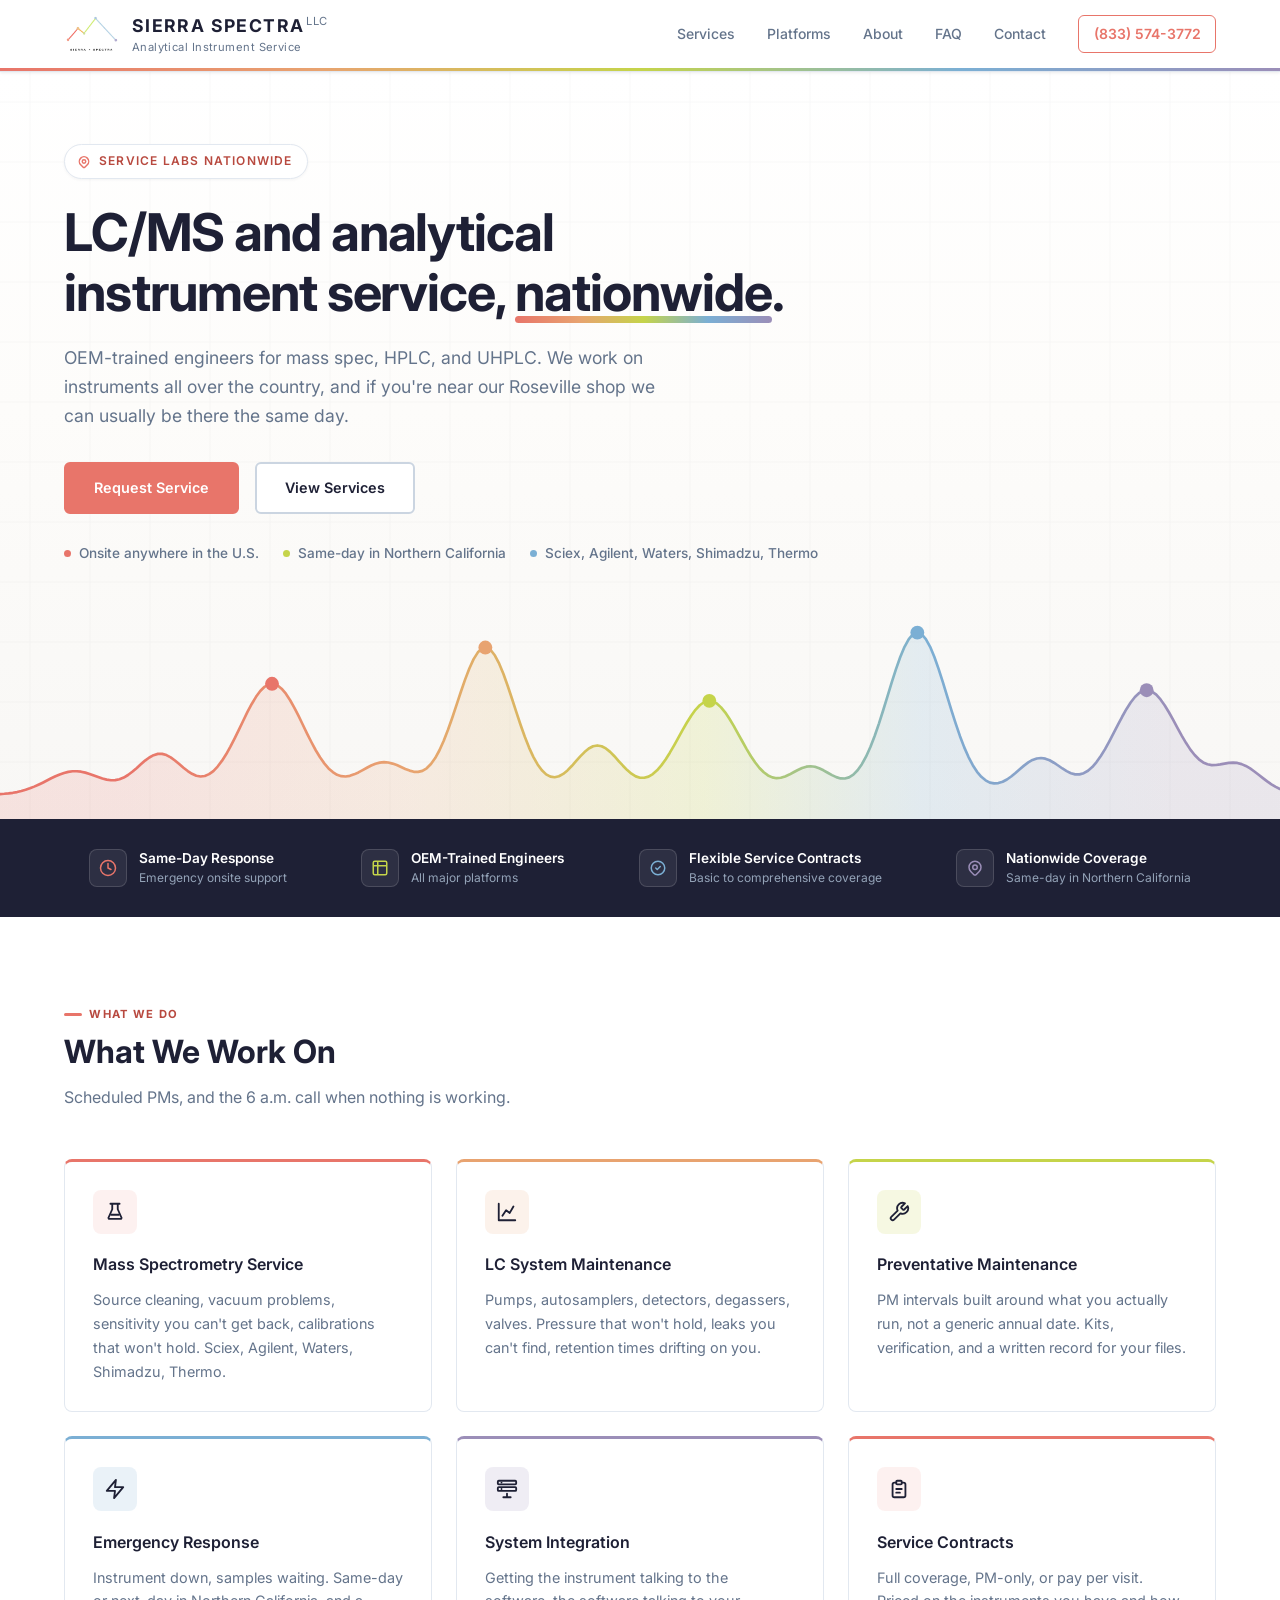
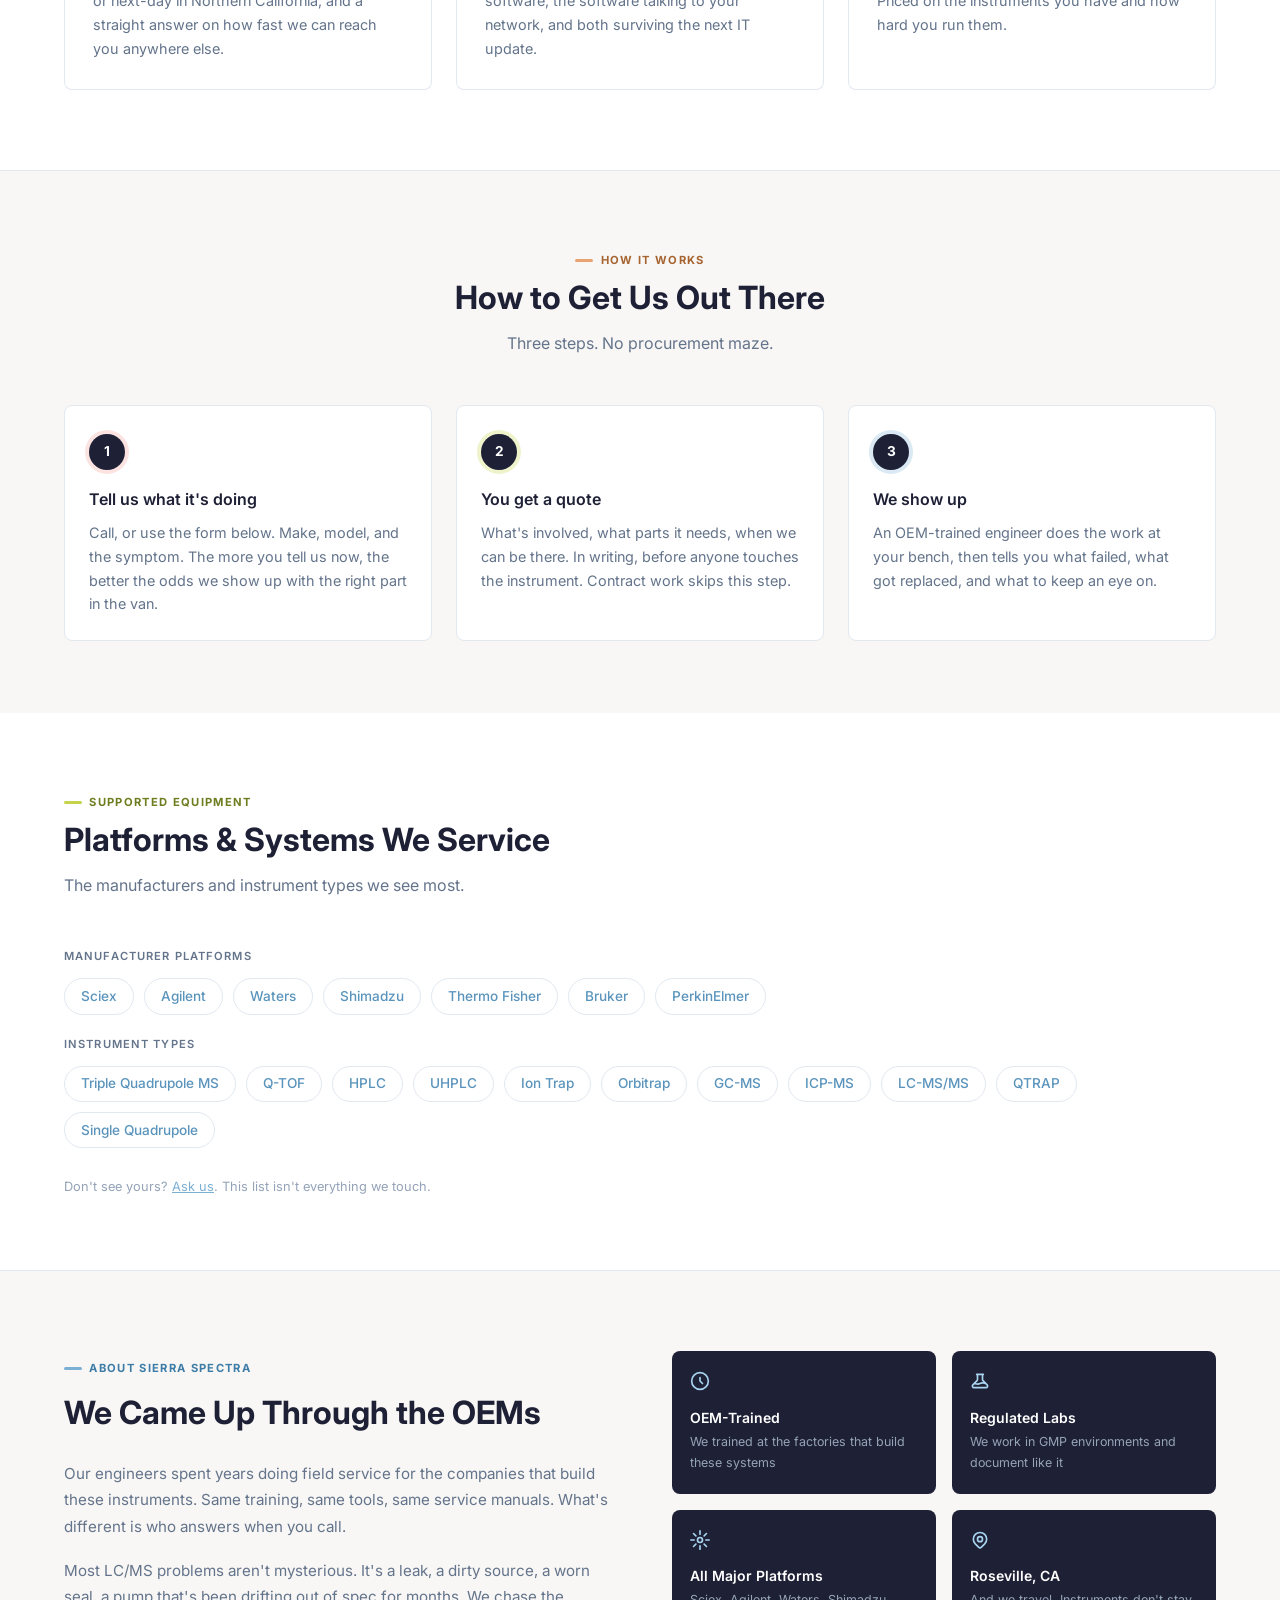
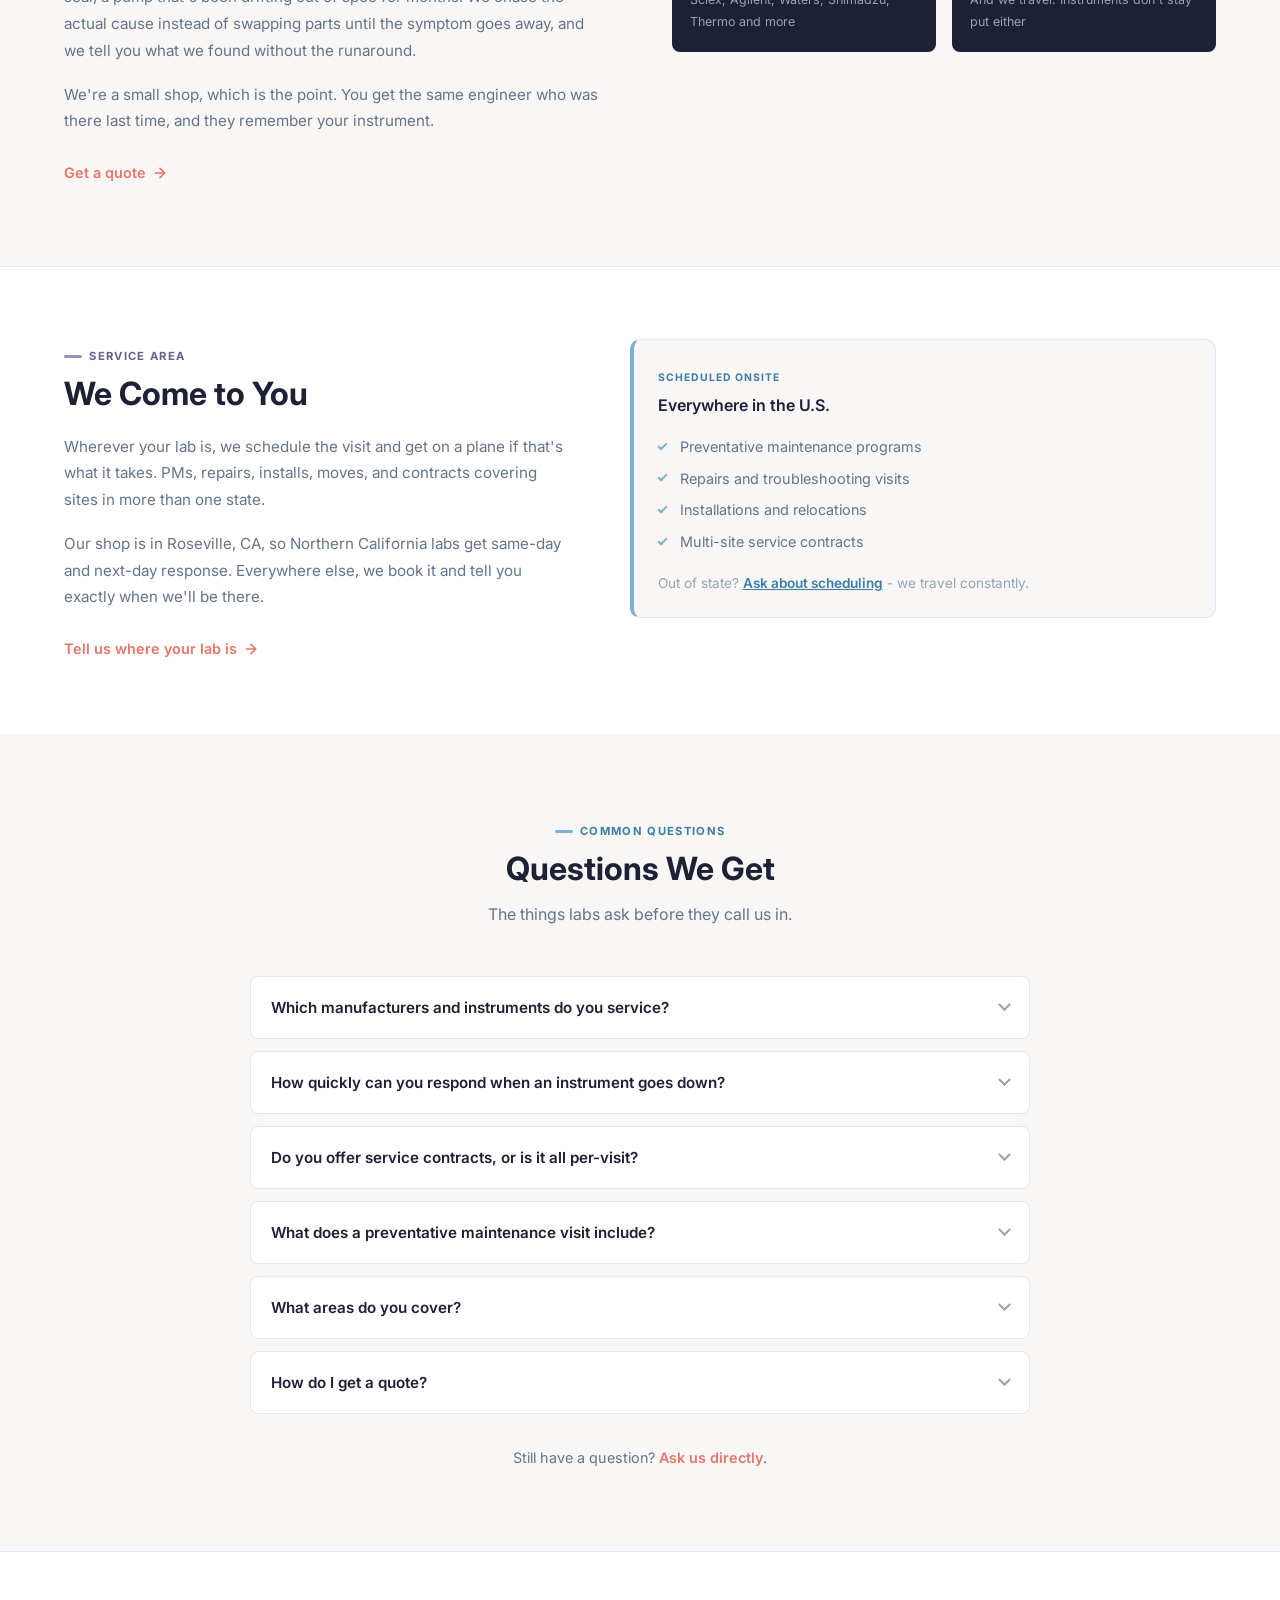
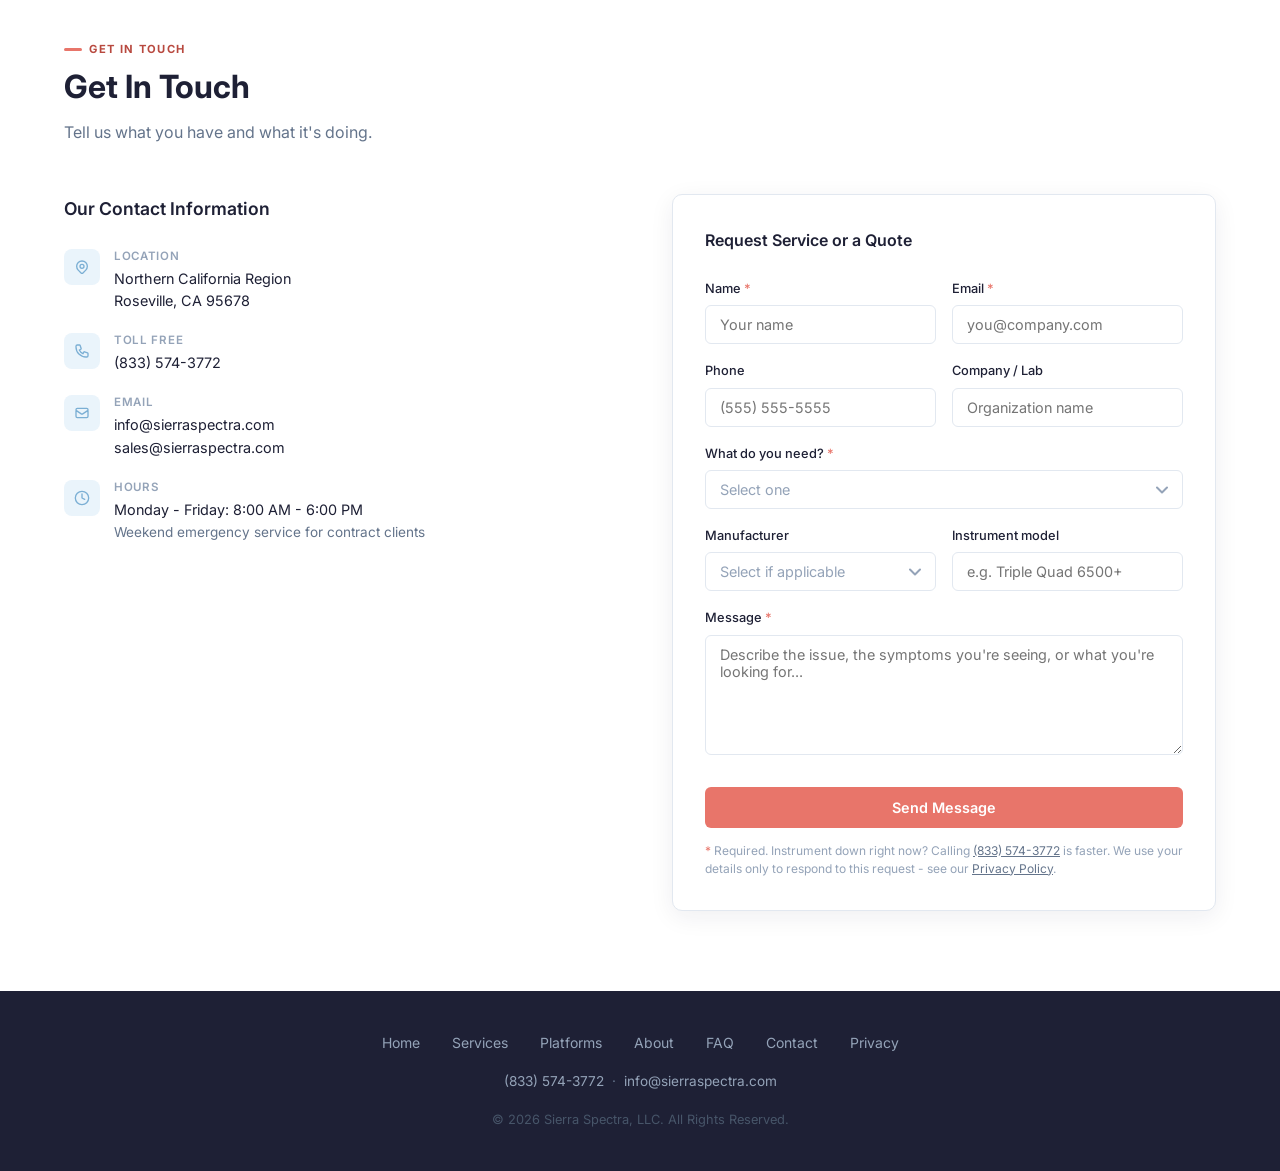
==== commit 371e44b8: "Rewrite copy in plain language, add a text editor, rework Service Area Separate About from Service A" ====
--- a/index.html
+++ b/index.html
@@ -585,7 +585,7 @@
         /* ===== PLATFORMS WE SERVICE ===== */
         .platforms {
             padding: 4.5rem 0;
-            background: var(--gray-bg);
+            background: var(--white);
         }
 
         .scroll-row {
@@ -643,7 +643,7 @@
         /* ===== ABOUT ===== */
         .about {
             padding: 5rem 0;
-            background: var(--white);
+            background: var(--gray-bg);
         }
 
         .about-grid {
@@ -719,7 +719,7 @@
         /* ===== CONTACT ===== */
         .contact {
             padding: 5rem 0;
-            background: var(--gray-bg);
+            background: var(--white);
         }
 
         .contact-grid {
@@ -792,6 +792,7 @@
             border: 1px solid var(--border);
             border-radius: 10px;
             padding: 2rem;
+            box-shadow: 0 6px 24px rgba(30,32,53,0.07);
         }
 
         .contact-form-wrap h3 {
@@ -1102,13 +1103,20 @@
             border-radius: 10px;
             padding: 1.4rem 1.5rem;
             background: var(--white);
-            border-left: 4px solid var(--accent, var(--lime));
+            border-left: 4px solid var(--accent, var(--sky));
         }
 
         .coverage-tier.is-national {
             --accent: var(--sky);
             background: var(--gray-bg);
         }
+
+        /* Sections alternate white / warm-grey so neighbours never merge into
+           one another. About and Service Area were both white and read as a
+           single block. */
+        .about { border-top: 1px solid var(--border); }
+        .coverage { border-top: 1px solid var(--border); }
+        .contact { border-top: 1px solid var(--border); }
 
         .coverage-tier-head {
             margin-bottom: 1rem;
@@ -1120,12 +1128,8 @@
             font-weight: 700;
             letter-spacing: 0.1em;
             text-transform: uppercase;
-            color: var(--lime-ink);
+            color: var(--sky-ink);
             margin-bottom: 0.3rem;
-        }
-
-        .coverage-tier.is-national .coverage-tier-badge {
-            color: var(--sky-ink);
         }
 
         .coverage-tier-head h3 {
@@ -1157,30 +1161,6 @@
             border-left: 2px solid var(--sky);
             border-bottom: 2px solid var(--sky);
             transform: rotate(-45deg);
-        }
-
-        .coverage-cities {
-            display: grid;
-            grid-template-columns: repeat(3, 1fr);
-            gap: 0.5rem 1rem;
-            list-style: none;
-        }
-
-        .coverage-cities li {
-            font-size: 0.9rem;
-            color: var(--navy);
-            display: flex;
-            align-items: center;
-            gap: 0.5rem;
-        }
-
-        .coverage-cities li::before {
-            content: '';
-            width: 6px;
-            height: 6px;
-            border-radius: 50%;
-            background: var(--lime);
-            flex-shrink: 0;
         }
 
         .coverage-note {
@@ -1399,12 +1379,6 @@
             .process-grid {
                 grid-template-columns: 1fr;
             }
-
-            .coverage-cities {
-                grid-template-columns: 1fr 1fr;
-            }
-
-            .coverage-text h2 br { display: none; }
 
             .about-highlights {
                 grid-template-columns: 1fr 1fr;
@@ -1532,7 +1506,7 @@
           "name": "Which manufacturers and instruments do you service?",
           "acceptedAnswer": {
             "@type": "Answer",
-            "text": "We work across Sciex, Agilent, Waters, Shimadzu, Thermo Fisher, Bruker, and PerkinElmer platforms, covering triple quadrupole MS, Q-TOF, ion trap, Orbitrap, GC-MS, ICP-MS, and single quadrupole systems, along with HPLC and UHPLC."
+            "text": "Sciex, Agilent, Waters, Shimadzu, Thermo, Bruker, and PerkinElmer. Triple quadrupole MS, Q-TOF, ion trap, Orbitrap, GC-MS, ICP-MS, and single quadrupole systems, plus HPLC and UHPLC."
           }
         },
         {
@@ -1540,7 +1514,7 @@
           "name": "How quickly can you respond when an instrument goes down?",
           "acceptedAnswer": {
             "@type": "Answer",
-            "text": "For critical failures we provide same-day or next-day onsite support depending on your location and parts availability. Contract clients also have access to weekend emergency service."
+            "text": "In Northern California, same-day or next-day depending on parts availability. Further out it depends on flights, and we will tell you honestly. Contract clients also get weekend emergency coverage."
           }
         },
         {
@@ -1548,7 +1522,7 @@
           "name": "Do you offer service contracts, or is it all per-visit?",
           "acceptedAnswer": {
             "@type": "Answer",
-            "text": "Both. You can bring us in for one-off repairs and preventative maintenance, or set up a service agreement ranging from basic coverage to comprehensive plans with dedicated engineer support."
+            "text": "Both. Call us once, or put us on contract. Coverage runs from PM-only to full parts and labor, priced on the instruments you run rather than a fixed tier sheet."
           }
         },
         {
@@ -1556,7 +1530,7 @@
           "name": "What does a preventative maintenance visit include?",
           "acceptedAnswer": {
             "@type": "Answer",
-            "text": "Scope depends on the platform, but generally covers inspection and replacement of consumable and wear components, cleaning of the source and flow path, calibration and performance verification, and a written record of the work performed."
+            "text": "Depends on the platform, but generally: wear parts replaced, source and flow path cleaned, calibration and performance checks, and a written report. We set the interval on run hours rather than the calendar."
           }
         },
         {
@@ -1564,7 +1538,7 @@
           "name": "What areas do you cover?",
           "acceptedAnswer": {
             "@type": "Answer",
-            "text": "We serve laboratories nationwide. Our engineers are headquartered in Roseville, CA, so labs across Northern California get same-day and next-day onsite response. Everywhere else in the country we schedule onsite visits, preventative maintenance, installations, and relocations, and support service contracts."
+            "text": "Anywhere in the United States. We are based in Roseville, CA, so Northern California gets same-day and next-day response. Everywhere else we schedule the trip."
           }
         },
         {
@@ -1572,7 +1546,7 @@
           "name": "How do I get a quote?",
           "acceptedAnswer": {
             "@type": "Answer",
-            "text": "Send us the instrument make, model, and a description of the issue using the contact form, or call (833) 574-3772. We confirm scope and timing and send a written quote before any work begins."
+            "text": "Send the make, model, and what is wrong through the contact form, or call (833) 574-3772. You get scope, timing, and price in writing before we start."
           }
         }
       ]
@@ -1636,23 +1610,23 @@
     <section id="home" class="hero">
         <div class="hero-pattern"></div>
         <div class="container hero-content">
-            <div class="hero-eyebrow">
+            <div class="hero-eyebrow" data-edit="hero.eyebrow">
                 <svg viewBox="0 0 24 24" fill="none" stroke-width="2.5" stroke-linecap="round" stroke-linejoin="round" aria-hidden="true">
                     <path d="M17.657 16.657L13.414 20.9a1.998 1.998 0 01-2.827 0l-4.244-4.243a8 8 0 1111.314 0z"/>
                     <path d="M15 11a3 3 0 11-6 0 3 3 0 016 0z"/>
                 </svg>
-                Roseville, CA - serving labs nationwide
+                Service labs nationwide
             </div>
-            <h1>LC/MS and analytical instrument service, <span class="spectrum-mark">nationwide</span>.</h1>
-            <p class="hero-sub">OEM-trained engineers for mass spectrometry, HPLC, and UHPLC systems, supporting labs across the country. We're headquartered in Roseville, CA, so Northern California gets same-day response when an instrument goes down.</p>
+            <h1 data-edit="hero.headline">LC/MS and analytical instrument service, <span class="spectrum-mark">nationwide</span>.</h1>
+            <p class="hero-sub" data-edit="hero.sub">OEM-trained engineers for mass spec, HPLC, and UHPLC. We work on instruments all over the country, and if you're near our Roseville shop we can usually be there the same day.</p>
             <div class="hero-ctas">
-                <a href="#contact" class="btn-primary">Request Service</a>
-                <a href="#services" class="btn-ghost">View Services</a>
+                <a href="#contact" class="btn-primary" data-edit="hero.cta.primary">Request Service</a>
+                <a href="#services" class="btn-ghost" data-edit="hero.cta.secondary">View Services</a>
             </div>
             <ul class="hero-proof">
-                <li>Same-day onsite in Northern California</li>
-                <li>Scheduled nationwide coverage</li>
-                <li>Sciex, Agilent, Waters, Shimadzu &amp; more</li>
+                <li data-edit="hero.proof.1">Onsite anywhere in the U.S.</li>
+                <li data-edit="hero.proof.2">Same-day in Northern California</li>
+                <li data-edit="hero.proof.3">Sciex, Agilent, Waters, Shimadzu, Thermo</li>
             </ul>
         </div>
 
@@ -1702,8 +1676,8 @@
                         </svg>
                     </div>
                     <div>
-                        <div class="stat-label">Same-Day Response</div>
-                        <div class="stat-sub">Emergency onsite support</div>
+                        <div class="stat-label" data-edit="stats.1.label">Same-Day Response</div>
+                        <div class="stat-sub" data-edit="stats.1.sub">Emergency onsite support</div>
                     </div>
                 </div>
 
@@ -1714,8 +1688,8 @@
                         </svg>
                     </div>
                     <div>
-                        <div class="stat-label">OEM-Trained Engineers</div>
-                        <div class="stat-sub">All major platforms</div>
+                        <div class="stat-label" data-edit="stats.2.label">OEM-Trained Engineers</div>
+                        <div class="stat-sub" data-edit="stats.2.sub">All major platforms</div>
                     </div>
                 </div>
 
@@ -1726,8 +1700,8 @@
                         </svg>
                     </div>
                     <div>
-                        <div class="stat-label">Flexible Service Contracts</div>
-                        <div class="stat-sub">Basic to comprehensive coverage</div>
+                        <div class="stat-label" data-edit="stats.3.label">Flexible Service Contracts</div>
+                        <div class="stat-sub" data-edit="stats.3.sub">Basic to comprehensive coverage</div>
                     </div>
                 </div>
 
@@ -1739,8 +1713,8 @@
                         </svg>
                     </div>
                     <div>
-                        <div class="stat-label">Nationwide Coverage</div>
-                        <div class="stat-sub">Same-day in Northern California</div>
+                        <div class="stat-label" data-edit="stats.4.label">Nationwide Coverage</div>
+                        <div class="stat-sub" data-edit="stats.4.sub">Same-day in Northern California</div>
                     </div>
                 </div>
             </div>
@@ -1751,9 +1725,9 @@
     <section id="services" class="services">
         <div class="container">
             <div class="section-header">
-                <div class="section-eyebrow">What We Do</div>
-                <h2>Comprehensive Analytical Instrument Services</h2>
-                <p>Expert support across the full service lifecycle - from scheduled preventative maintenance to emergency repair.</p>
+                <div class="section-eyebrow" data-edit="services.eyebrow">What We Do</div>
+                <h2 data-edit="services.heading">What We Work On</h2>
+                <p data-edit="services.sub">Scheduled PMs, and the 6 a.m. call when nothing is working.</p>
             </div>
 
             <div class="service-grid">
@@ -1766,8 +1740,8 @@
                             <path d="M7.8 15h8.4"/>
                         </svg>
                     </div>
-                    <h3>Mass Spectrometry Service</h3>
-                    <p>Expert maintenance, repair, and optimization for Sciex, Agilent, Waters, and Shimadzu MS systems. From routine maintenance to complex troubleshooting, our specialists ensure peak performance.</p>
+                    <h3 data-edit="services.item1.title">Mass Spectrometry Service</h3>
+                    <p data-edit="services.item1.body">Source cleaning, vacuum problems, sensitivity you can't get back, calibrations that won't hold. Sciex, Agilent, Waters, Shimadzu, Thermo.</p>
                 </div>
 
                 <div class="service-card">
@@ -1778,8 +1752,8 @@
                             <path d="M7 16l4-6 4 3 4-7"/>
                         </svg>
                     </div>
-                    <h3>LC System Maintenance</h3>
-                    <p>Comprehensive service for HPLC and UHPLC systems including pumps, autosamplers, detectors, and columns. We provide preventative maintenance, repairs, and performance optimization.</p>
+                    <h3 data-edit="services.item2.title">LC System Maintenance</h3>
+                    <p data-edit="services.item2.body">Pumps, autosamplers, detectors, degassers, valves. Pressure that won't hold, leaks you can't find, retention times drifting on you.</p>
                 </div>
 
                 <div class="service-card">
@@ -1789,8 +1763,8 @@
                             <path d="M14.7 6.3a1 1 0 000 1.4l1.6 1.6a1 1 0 001.4 0l3.77-3.77a6 6 0 01-7.94 7.94l-6.91 6.91a2.12 2.12 0 01-3-3l6.91-6.91a6 6 0 017.94-7.94l-3.76 3.76z"/>
                         </svg>
                     </div>
-                    <h3>Preventative Maintenance</h3>
-                    <p>Scheduled maintenance programs designed to maximize uptime, extend instrument life, and ensure consistent analytical results. Custom PM schedules based on your specific usage patterns.</p>
+                    <h3 data-edit="services.item3.title">Preventative Maintenance</h3>
+                    <p data-edit="services.item3.body">PM intervals built around what you actually run, not a generic annual date. Kits, verification, and a written record for your files.</p>
                 </div>
 
                 <div class="service-card">
@@ -1800,8 +1774,8 @@
                             <path d="M13 2L3 14h9l-1 8 10-12h-9l1-8z"/>
                         </svg>
                     </div>
-                    <h3>Emergency Response</h3>
-                    <p>Rapid response services for critical instrument failures. Our team provides same-day or next-day onsite support to minimize downtime and get your lab back up and running quickly.</p>
+                    <h3 data-edit="services.item4.title">Emergency Response</h3>
+                    <p data-edit="services.item4.body">Instrument down, samples waiting. Same-day or next-day in Northern California, and a straight answer on how fast we can reach you anywhere else.</p>
                 </div>
 
                 <div class="service-card">
@@ -1814,8 +1788,8 @@
                             <path d="M12 17v4m-4 0h8"/>
                         </svg>
                     </div>
-                    <h3>System Integration</h3>
-                    <p>Expert assistance with instrument networking, data systems, and software integration. We help optimize your lab's entire analytical workflow for maximum efficiency.</p>
+                    <h3 data-edit="services.item5.title">System Integration</h3>
+                    <p data-edit="services.item5.body">Getting the instrument talking to the software, the software talking to your network, and both surviving the next IT update.</p>
                 </div>
 
                 <div class="service-card">
@@ -1827,8 +1801,8 @@
                             <path d="M9 12h6M9 16h4"/>
                         </svg>
                     </div>
-                    <h3>Service Contracts</h3>
-                    <p>Flexible service agreement options from basic coverage to comprehensive plans with dedicated engineer support. Customized to meet your lab's specific needs and budget requirements.</p>
+                    <h3 data-edit="services.item6.title">Service Contracts</h3>
+                    <p data-edit="services.item6.body">Full coverage, PM-only, or pay per visit. Priced on the instruments you have and how hard you run them.</p>
                 </div>
 
             </div>
@@ -1839,28 +1813,28 @@
     <section id="process" class="process">
         <div class="container">
             <div class="section-header centered">
-                <div class="section-eyebrow is-orange">How It Works</div>
-                <h2>Getting Service Is Straightforward</h2>
-                <p>No drawn-out procurement cycle to get an engineer looking at your instrument.</p>
+                <div class="section-eyebrow is-orange" data-edit="process.eyebrow">How It Works</div>
+                <h2 data-edit="process.heading">How to Get Us Out There</h2>
+                <p data-edit="process.sub">Three steps. No procurement maze.</p>
             </div>
 
             <div class="process-grid">
                 <div class="process-step">
                     <div class="process-step-num">1</div>
-                    <h3>Tell us what you need</h3>
-                    <p>Call us or send the form below with your instrument make, model, and what it's doing. The more detail you can give us up front, the faster we can come prepared with the right parts.</p>
+                    <h3 data-edit="process.item1.title">Tell us what it's doing</h3>
+                    <p data-edit="process.item1.body">Call, or use the form below. Make, model, and the symptom. The more you tell us now, the better the odds we show up with the right part in the van.</p>
                 </div>
 
                 <div class="process-step">
                     <div class="process-step-num">2</div>
-                    <h3>Assessment and quote</h3>
-                    <p>We confirm the scope of work, parts availability, and timing, then send you a written quote. For contract clients, covered work proceeds without a new quote each time.</p>
+                    <h3 data-edit="process.item2.title">You get a quote</h3>
+                    <p data-edit="process.item2.body">What's involved, what parts it needs, when we can be there. In writing, before anyone touches the instrument. Contract work skips this step.</p>
                 </div>
 
                 <div class="process-step">
                     <div class="process-step-num">3</div>
-                    <h3>Onsite service</h3>
-                    <p>An OEM-trained engineer performs the work at your lab and walks you through what was done, what was replaced, and what to watch for before your next scheduled maintenance.</p>
+                    <h3 data-edit="process.item3.title">We show up</h3>
+                    <p data-edit="process.item3.body">An OEM-trained engineer does the work at your bench, then tells you what failed, what got replaced, and what to keep an eye on.</p>
                 </div>
             </div>
         </div>
@@ -1870,13 +1844,13 @@
     <section id="platforms" class="platforms">
         <div class="container">
             <div class="section-header">
-                <div class="section-eyebrow is-lime">Supported Equipment</div>
-                <h2>Platforms &amp; Systems We Service</h2>
-                <p>We maintain expertise across the major manufacturers and instrument types used in modern analytical laboratories.</p>
+                <div class="section-eyebrow is-lime" data-edit="platforms.eyebrow">Supported Equipment</div>
+                <h2 data-edit="platforms.heading">Platforms &amp; Systems We Service</h2>
+                <p data-edit="platforms.sub">The manufacturers and instrument types we see most.</p>
             </div>
 
             <div class="scroll-row">
-                <div class="scroll-row-label">Manufacturer Platforms</div>
+                <div class="scroll-row-label" data-edit="platforms.rowlabel1">Manufacturer Platforms</div>
                 <ul class="scroll-track" aria-label="Supported manufacturer platforms">
                     <li class="scroll-pill">Sciex</li>
                     <li class="scroll-pill">Agilent</li>
@@ -1889,7 +1863,7 @@
             </div>
 
             <div class="scroll-row">
-                <div class="scroll-row-label">Instrument Types</div>
+                <div class="scroll-row-label" data-edit="platforms.rowlabel2">Instrument Types</div>
                 <ul class="scroll-track" aria-label="Supported instrument types">
                     <li class="scroll-pill">Triple Quadrupole MS</li>
                     <li class="scroll-pill">Q-TOF</li>
@@ -1905,7 +1879,7 @@
                 </ul>
             </div>
 
-            <p class="platforms-note">Don't see your instrument? <a href="#contact" style="color: var(--blue);">Contact us</a> - our expertise extends to many additional platforms and configurations.</p>
+            <p class="platforms-note" data-edit="platforms.note">Don't see yours? <a href="#contact" style="color: var(--blue);">Ask us</a>. This list isn't everything we touch.</p>
         </div>
     </section>
 
@@ -1914,14 +1888,14 @@
         <div class="container">
             <div class="about-grid">
                 <div class="about-text">
-                    <div class="section-eyebrow is-sky">About Sierra Spectra</div>
-                    <h2>Service Excellence Built on OEM Experience</h2>
-
-                    <p>Sierra Spectra was founded with a singular mission: to provide analytical laboratories with service excellence that exceeds industry standards. Our team consists of OEM-trained engineers with extensive experience across all major analytical instrument platforms.</p>
-
-                    <p>What sets us apart is our dedication to responsive communication, rapid service delivery, and a deep understanding of the critical role these instruments play in your operations. We don't just fix instruments - we partner with you to ensure your analytical capabilities remain consistently available and reliable.</p>
-
-                    <p>Our founder's background includes years of experience as an engineer for major instrument manufacturers, giving us unique insight into the complexities of modern analytical systems. This expertise allows us to offer solutions that address not just immediate issues but underlying causes, resulting in more reliable instrument performance long-term.</p>
+                    <div class="section-eyebrow is-sky" data-edit="about.eyebrow">About Sierra Spectra</div>
+                    <h2 data-edit="about.heading">We Came Up Through the OEMs</h2>
+
+                    <p data-edit="about.para1">Our engineers spent years doing field service for the companies that build these instruments. Same training, same tools, same service manuals. What's different is who answers when you call.</p>
+
+                    <p data-edit="about.para2">Most LC/MS problems aren't mysterious. It's a leak, a dirty source, a worn seal, a pump that's been drifting out of spec for months. We chase the actual cause instead of swapping parts until the symptom goes away, and we tell you what we found without the runaround.</p>
+
+                    <p data-edit="about.para3">We're a small shop, which is the point. You get the same engineer who was there last time, and they remember your instrument.</p>
 
                     <!--
                       TODO - NAME THE FOUNDER. This paragraph is currently anonymous
@@ -1942,7 +1916,7 @@
                     -->
 
                     <a href="#contact" class="about-cta">
-                        Request a service quote
+                        Get a quote
                         <svg width="16" height="16" viewBox="0 0 24 24" fill="none" stroke="currentColor" stroke-width="2.5" stroke-linecap="round" stroke-linejoin="round">
                             <path d="M5 12h14M12 5l7 7-7 7"/>
                         </svg>
@@ -1955,16 +1929,16 @@
                             <path d="M12 2a10 10 0 100 20 10 10 0 000-20z"/>
                             <path d="M12 8v4l3 3"/>
                         </svg>
-                        <h4>OEM-Trained Engineers</h4>
-                        <p>Factory-level expertise across all supported platforms</p>
+                        <h4 data-edit="about.card1.title">OEM-Trained</h4>
+                        <p data-edit="about.card1.body">We trained at the factories that build these systems</p>
                     </div>
 
                     <div class="highlight-card">
                         <svg viewBox="0 0 24 24" fill="none" stroke-width="2" stroke-linecap="round" stroke-linejoin="round">
                             <path d="M19.428 15.428a2 2 0 00-1.022-.547l-2.387-.477a6 6 0 00-3.86.517l-.318.158a6 6 0 01-3.86.517L6.05 15.21a2 2 0 00-1.806.547M8 4h8l-1 1v5.172a2 2 0 00.586 1.414l5 5c1.26 1.26.367 3.414-1.415 3.414H4.828c-1.78 0-2.674-2.154-1.414-3.414l5-5A2 2 0 009 10.172V5L8 4z"/>
                         </svg>
-                        <h4>Pharma &amp; Biotech Focus</h4>
-                        <p>Serving regulated labs with compliance-aware service</p>
+                        <h4 data-edit="about.card2.title">Regulated Labs</h4>
+                        <p data-edit="about.card2.body">We work in GMP environments and document like it</p>
                     </div>
 
                     <div class="highlight-card">
@@ -1972,8 +1946,8 @@
                             <circle cx="12" cy="12" r="3"/>
                             <path d="M12 1v4M12 19v4M4.22 4.22l2.83 2.83M16.95 16.95l2.83 2.83M1 12h4M19 12h4M4.22 19.78l2.83-2.83M16.95 7.05l2.83-2.83"/>
                         </svg>
-                        <h4>All Major Platforms</h4>
-                        <p>Sciex, Agilent, Waters, Shimadzu, Thermo &amp; more</p>
+                        <h4 data-edit="about.card3.title">All Major Platforms</h4>
+                        <p data-edit="about.card3.body">Sciex, Agilent, Waters, Shimadzu, Thermo and more</p>
                     </div>
 
                     <div class="highlight-card">
@@ -1981,8 +1955,8 @@
                             <path d="M17.657 16.657L13.414 20.9a1.998 1.998 0 01-2.827 0l-4.244-4.243a8 8 0 1111.314 0z"/>
                             <path d="M15 11a3 3 0 11-6 0 3 3 0 016 0z"/>
                         </svg>
-                        <h4>Local Base, National Reach</h4>
-                        <p>Headquartered in Roseville, CA, serving labs across the country</p>
+                        <h4 data-edit="about.card4.title">Roseville, CA</h4>
+                        <p data-edit="about.card4.body">And we travel. Instruments don't stay put either</p>
                     </div>
                 </div>
             </div>
@@ -2025,10 +1999,10 @@
         <div class="container">
             <div class="coverage-grid">
                 <div class="coverage-text">
-                    <div class="section-eyebrow is-purple">Service Area</div>
-                    <h2>Nationwide Coverage, With a Same-Day Home Base</h2>
-                    <p>We support laboratories across the country. Wherever you are, we schedule onsite service, preventative maintenance, installations, and relocations, and we back multi-site contracts for labs with instruments in more than one state.</p>
-                    <p>Our engineers are headquartered in Roseville, CA, so labs across Northern California get something distance can't buy: same-day and next-day response when an instrument goes down.</p>
+                    <div class="section-eyebrow is-purple" data-edit="coverage.eyebrow">Service Area</div>
+                    <h2 data-edit="coverage.heading">We Come to You</h2>
+                    <p data-edit="coverage.para1">Wherever your lab is, we schedule the visit and get on a plane if that's what it takes. PMs, repairs, installs, moves, and contracts covering sites in more than one state.</p>
+                    <p data-edit="coverage.para2">Our shop is in Roseville, CA, so Northern California labs get same-day and next-day response. Everywhere else, we book it and tell you exactly when we'll be there.</p>
                     <a href="#contact" class="about-cta">
                         Tell us where your lab is
                         <svg width="16" height="16" viewBox="0 0 24 24" fill="none" stroke="currentColor" stroke-width="2.5" stroke-linecap="round" stroke-linejoin="round" aria-hidden="true">
@@ -2038,48 +2012,18 @@
                 </div>
 
                 <div class="coverage-tiers">
-                    <div class="coverage-tier is-same-day">
-                        <div class="coverage-tier-head">
-                            <span class="coverage-tier-badge">Same-day territory</span>
-                            <h3>Northern California</h3>
-                        </div>
-                        <!--
-                          TODO - CONFIRM OR TRIM THIS LIST. These are the cities where
-                          you're committing to a same-day/next-day drive, so they should
-                          be the ones you'd genuinely reach that fast. Add or remove
-                          freely (Bay Area? Reno? Chico? Modesto?) and keep it in sync
-                          with "areaServed" in the JSON-LD block in <head>.
-                          This list is NOT the limit of where you work - the nationwide
-                          tier below covers everywhere else.
-                        -->
-                        <ul class="coverage-cities">
-                            <li>Roseville</li>
-                            <li>Rocklin</li>
-                            <li>Sacramento</li>
-                            <li>Folsom</li>
-                            <li>West Sacramento</li>
-                            <li>Davis</li>
-                            <li>Elk Grove</li>
-                            <li>Woodland</li>
-                            <li>Vacaville</li>
-                            <li>Fairfield</li>
-                            <li>Stockton</li>
-                            <li>Auburn</li>
-                        </ul>
-                    </div>
-
                     <div class="coverage-tier is-national">
                         <div class="coverage-tier-head">
-                            <span class="coverage-tier-badge">Scheduled onsite</span>
-                            <h3>Everywhere else in the U.S.</h3>
+                            <span class="coverage-tier-badge" data-edit="coverage.tier.badge">Scheduled onsite</span>
+                            <h3 data-edit="coverage.tier.title">Everywhere in the U.S.</h3>
                         </div>
                         <ul class="coverage-national">
-                            <li>Preventative maintenance programs</li>
-                            <li>Repairs and troubleshooting visits</li>
-                            <li>Installations and relocations</li>
-                            <li>Multi-site service contracts</li>
+                            <li data-edit="coverage.item1">Preventative maintenance programs</li>
+                            <li data-edit="coverage.item2">Repairs and troubleshooting visits</li>
+                            <li data-edit="coverage.item3">Installations and relocations</li>
+                            <li data-edit="coverage.item4">Multi-site service contracts</li>
                         </ul>
-                        <p class="coverage-note">Out of state? <a href="#contact">Ask about scheduling</a> - travel is routine for us.</p>
+                        <p class="coverage-note" data-edit="coverage.note">Out of state? <a href="#contact">Ask about scheduling</a> - we travel constantly.</p>
                     </div>
                 </div>
             </div>
@@ -2090,51 +2034,51 @@
     <section id="faq" class="faq">
         <div class="container">
             <div class="section-header centered">
-                <div class="section-eyebrow is-sky">Common Questions</div>
-                <h2>Frequently Asked Questions</h2>
-                <p>The things labs usually want to know before they call us in.</p>
+                <div class="section-eyebrow is-sky" data-edit="faq.eyebrow">Common Questions</div>
+                <h2 data-edit="faq.heading">Questions We Get</h2>
+                <p data-edit="faq.sub">The things labs ask before they call us in.</p>
             </div>
 
             <div class="faq-list">
                 <details class="faq-item">
-                    <summary>Which manufacturers and instruments do you service?</summary>
+                    <summary data-edit="faq.q1">Which manufacturers and instruments do you service?</summary>
                     <div class="faq-answer">
-                        <p>We work across Sciex, Agilent, Waters, Shimadzu, Thermo Fisher, Bruker, and PerkinElmer platforms, covering triple quadrupole MS, Q-TOF, ion trap, Orbitrap, GC-MS, ICP-MS, and single quadrupole systems, along with HPLC and UHPLC. If your instrument isn't in <a href="#platforms">our platform list</a>, contact us anyway; our experience extends to many additional configurations.</p>
+                        <p data-edit="faq.a1">Sciex, Agilent, Waters, Shimadzu, Thermo, Bruker, PerkinElmer. Triple quads, Q-TOF, ion traps, Orbitraps, GC-MS, ICP-MS, single quads, plus HPLC and UHPLC. If yours isn't on <a href="#platforms">the list</a>, ask anyway.</p>
                     </div>
                 </details>
 
                 <details class="faq-item">
-                    <summary>How quickly can you respond when an instrument goes down?</summary>
+                    <summary data-edit="faq.q2">How quickly can you respond when an instrument goes down?</summary>
                     <div class="faq-answer">
-                        <p>For critical failures we provide same-day or next-day onsite support depending on your location and parts availability. Contract clients also have access to weekend emergency service. Calling <a href="tel:+18335743772">(833) 574-3772</a> is faster than the form if your instrument is down right now.</p>
+                        <p data-edit="faq.a2">In Northern California, same-day or next-day depending on parts. Further out it depends on flights, and we'll tell you straight. Contract clients get weekend coverage. If it's down right now, call <a href="tel:+18335743772">(833) 574-3772</a> instead of using the form.</p>
                     </div>
                 </details>
 
                 <details class="faq-item">
-                    <summary>Do you offer service contracts, or is it all per-visit?</summary>
+                    <summary data-edit="faq.q3">Do you offer service contracts, or is it all per-visit?</summary>
                     <div class="faq-answer">
-                        <p>Both. You can bring us in for one-off repairs and preventative maintenance, or set up a service agreement. Contracts range from basic coverage to comprehensive plans with dedicated engineer support, and are built around your instrument mix, usage, and budget rather than a fixed tier list.</p>
+                        <p data-edit="faq.a3">Both. Call us once, or put us on contract. Coverage runs from PM-only to full parts and labor, priced on what you run rather than a fixed tier sheet.</p>
                     </div>
                 </details>
 
                 <details class="faq-item">
-                    <summary>What does a preventative maintenance visit include?</summary>
+                    <summary data-edit="faq.q4">What does a preventative maintenance visit include?</summary>
                     <div class="faq-answer">
-                        <p>PM scope depends on the platform, but generally covers inspection and replacement of consumable and wear components, cleaning of the source and flow path, calibration and performance verification, and a written record of what was done. We build PM schedules around your actual usage patterns rather than a generic annual interval.</p>
+                        <p data-edit="faq.a4">Depends on the platform, but generally: wear parts replaced, source and flow path cleaned, calibration and performance checks, and a written report for your files. We set the interval on your run hours, not the calendar.</p>
                     </div>
                 </details>
 
                 <details class="faq-item">
-                    <summary>What areas do you cover?</summary>
+                    <summary data-edit="faq.q5">What areas do you cover?</summary>
                     <div class="faq-answer">
-                        <p>We serve laboratories nationwide. Our engineers are headquartered in Roseville, CA, so labs across Northern California get same-day and next-day onsite response; everywhere else in the country we schedule onsite visits, PMs, installations, and relocations, and we support multi-site contracts. See <a href="#coverage">our service area</a> for the breakdown.</p>
+                        <p data-edit="faq.a5">Anywhere in the U.S. We're based in Roseville, CA, so Northern California gets same-day and next-day. Everywhere else we schedule the trip. See <a href="#coverage">service area</a>.</p>
                     </div>
                 </details>
 
                 <details class="faq-item">
-                    <summary>How do I get a quote?</summary>
+                    <summary data-edit="faq.q6">How do I get a quote?</summary>
                     <div class="faq-answer">
-                        <p>Send us the instrument make, model, and a description of the issue or the service you need using <a href="#contact">the contact form</a>, or call us directly. We'll confirm scope and timing and send a written quote before any work begins.</p>
+                        <p data-edit="faq.a6">Send the make, model, and what's wrong through <a href="#contact">the form</a>, or call. You'll get scope, timing, and price in writing before we start.</p>
                     </div>
                 </details>
 
@@ -2157,7 +2101,7 @@
                 -->
             </div>
 
-            <p class="faq-footer">Still have a question? <a href="#contact">Ask us directly</a>.</p>
+            <p class="faq-footer" data-edit="faq.footer">Still have a question? <a href="#contact">Ask us directly</a>.</p>
         </div>
     </section>
 
@@ -2165,14 +2109,14 @@
     <section id="contact" class="contact">
         <div class="container">
             <div class="section-header">
-                <div class="section-eyebrow">Get In Touch</div>
-                <h2>Contact Us</h2>
-                <p>Reach out for service inquiries, quotes, or to discuss your laboratory's specific needs.</p>
+                <div class="section-eyebrow" data-edit="contact.eyebrow">Get In Touch</div>
+                <h2 data-edit="contact.heading">Get In Touch</h2>
+                <p data-edit="contact.sub">Tell us what you have and what it's doing.</p>
             </div>
 
             <div class="contact-grid">
                 <div class="contact-info">
-                    <h3>Our Contact Information</h3>
+                    <h3 data-edit="contact.info.heading">Our Contact Information</h3>
 
                     <div class="contact-detail">
                         <div class="contact-detail-icon">
@@ -2229,7 +2173,7 @@
                 </div>
 
                 <div class="contact-form-wrap">
-                    <h3 id="formHeading">Request Service or a Quote</h3>
+                    <h3 id="formHeading" data-edit="contact.form.heading">Request Service or a Quote</h3>
 
                     <form id="contactForm" action="https://formspree.io/f/xaneznog" method="POST">
                         <div class="form-row">
@@ -2307,7 +2251,7 @@
 
                         <div class="form-status" id="formStatus" role="alert" aria-live="polite"></div>
 
-                        <p class="form-note">
+                        <p class="form-note" data-edit="contact.form.note">
                             <span class="required-mark" aria-hidden="true">*</span> Required.
                             Instrument down right now? Calling <a href="tel:+18335743772">(833) 574-3772</a> is faster.
                             We use your details only to respond to this request - see our <a href="privacy.html">Privacy Policy</a>.
@@ -2320,7 +2264,7 @@
                                 <path d="M20 6L9 17l-5-5"/>
                             </svg>
                         </div>
-                        <h4>Thanks - your request is in.</h4>
+                        <h4 data-edit="contact.success.heading">Thanks - your request is in.</h4>
                         <p>
                             We'll get back to you within one business day. If your instrument is
                             down and you need someone sooner, call <a href="tel:+18335743772">(833) 574-3772</a>.
